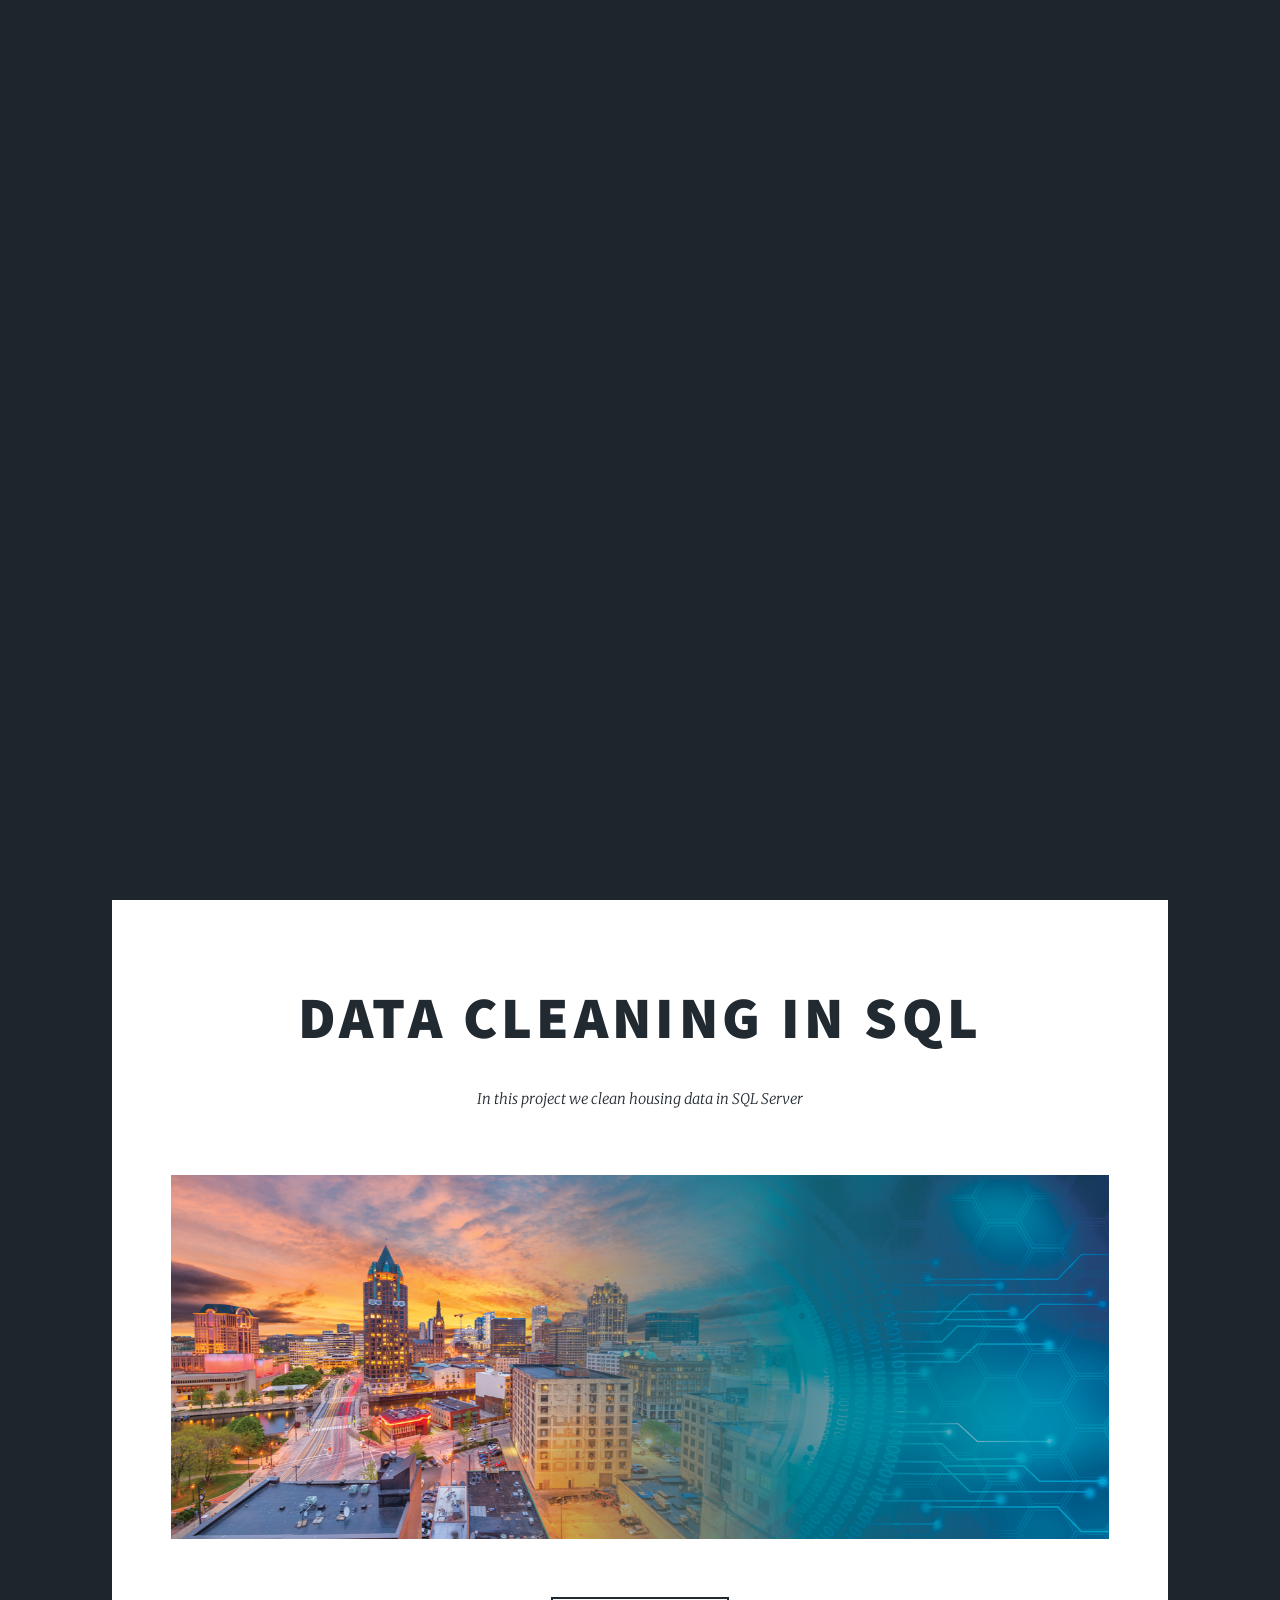
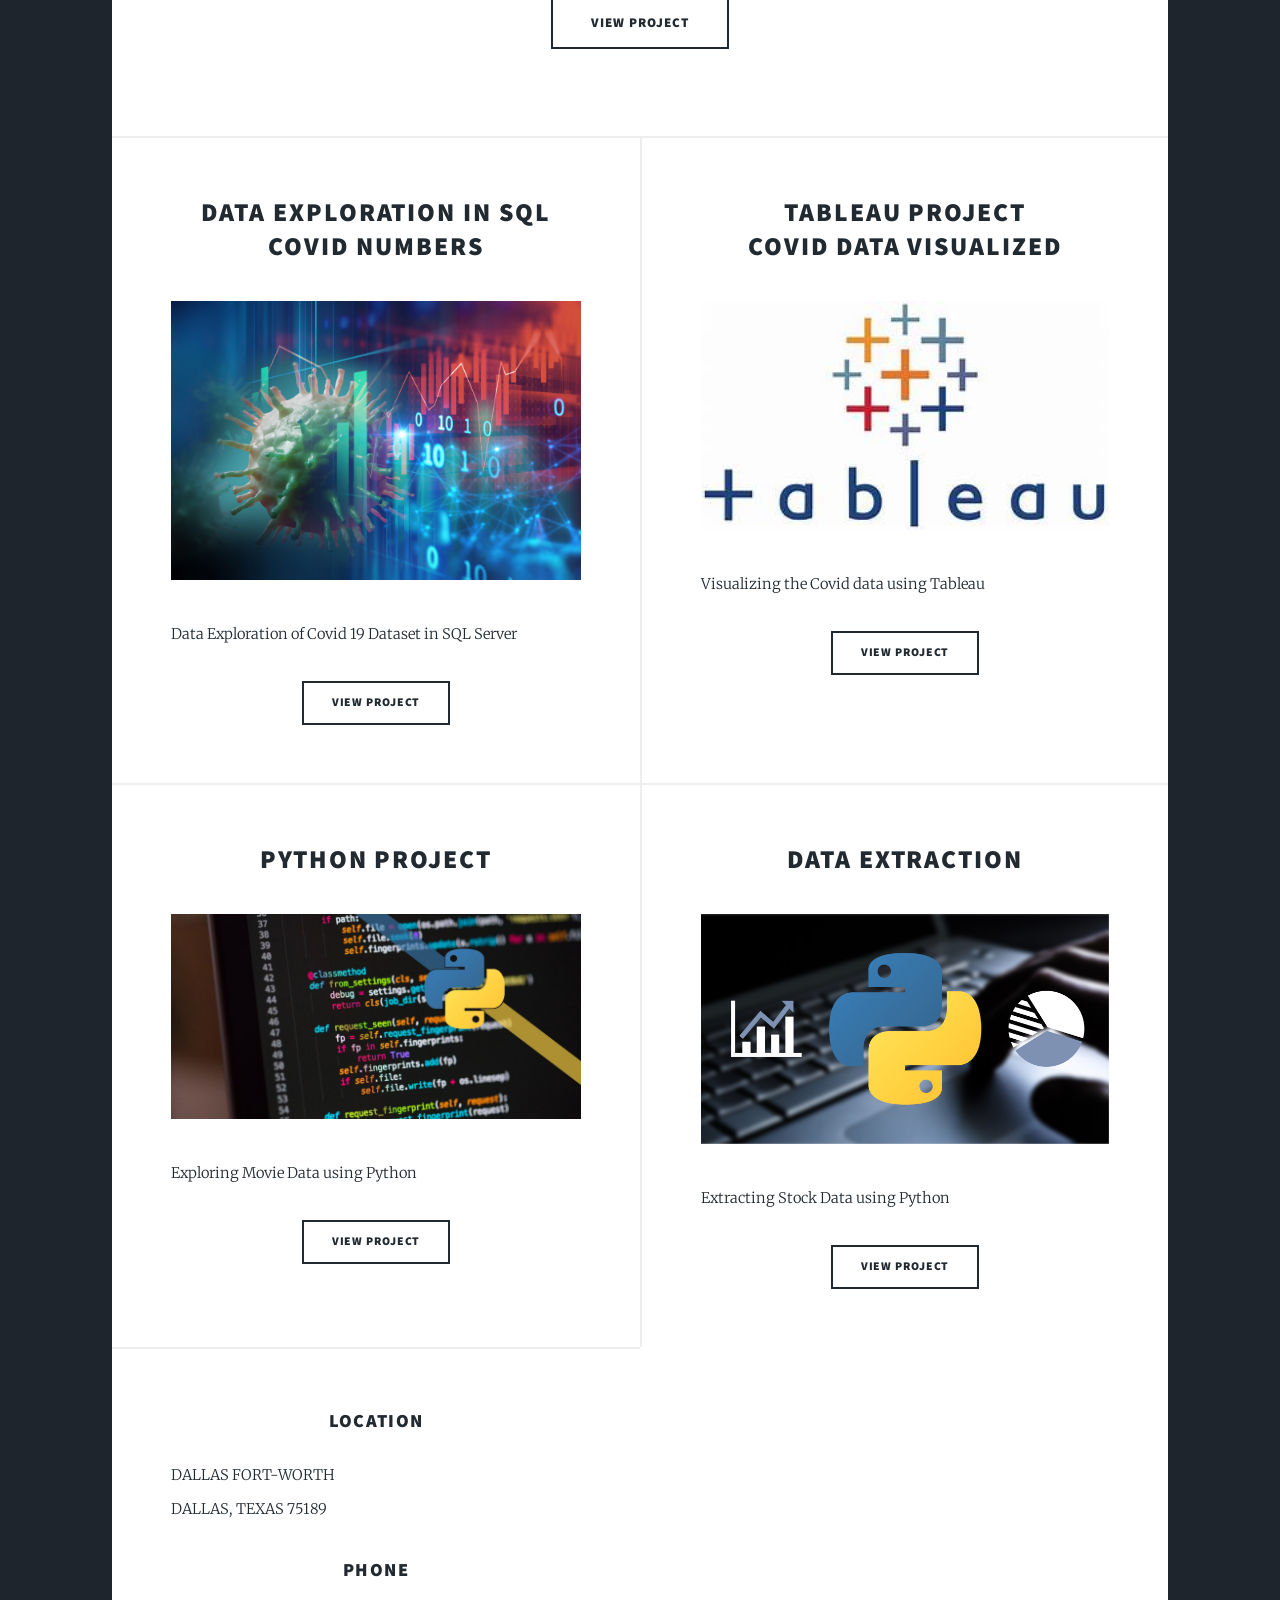
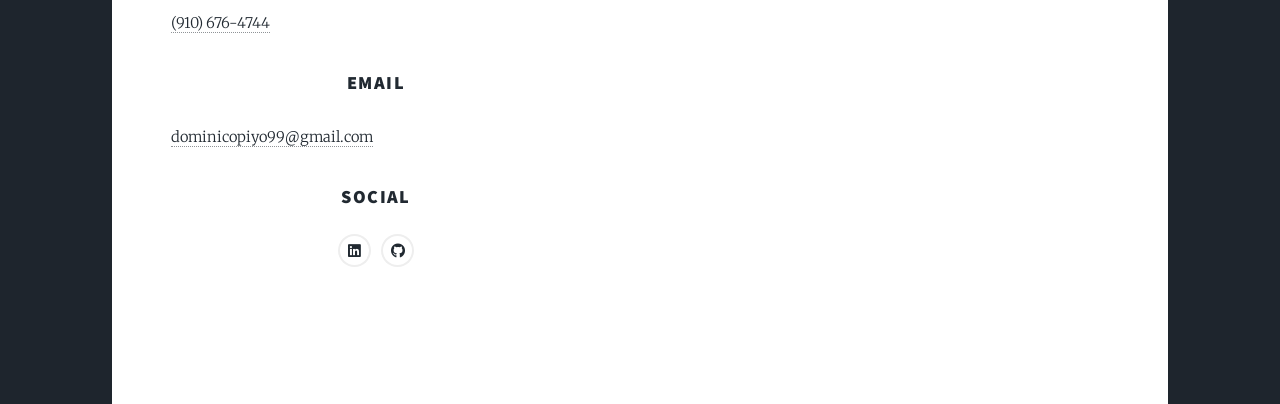
==== index.html @ c7a4fe2d "Add files via upload Initial Commit" ====
<!DOCTYPE HTML>
<!--
	Massively by HTML5 UP
	html5up.net | @ajlkn
	Free for personal and commercial use under the CCA 3.0 license (html5up.net/license)
-->
<html>
	<head>
		<title>Dominic Oduor - Analyst</title>
		<meta charset="utf-8" />
		<meta name="viewport" content="width=device-width, initial-scale=1, user-scalable=no" />
		<link rel="stylesheet" href="assets/css/main.css" />
		<noscript><link rel="stylesheet" href="assets/css/noscript.css" /></noscript>
	</head>
	<body class="is-preload">

		<!-- Wrapper -->
			<div id="wrapper" class="fade-in">

				<!-- Intro -->
					<div id="intro">
						<h1>DOMINIC ODUOR<br />
						DATA ANALYST</h1>
						<p>Data Analyst adept at extracting actionable insights from complex datasets to drive informed decision-making and optimize business performance.  <a href="https://www.linkedin.com/in/dominic-opiyo">LinkedIn dominic-opiyo</a> , <a href="https://twitter.com/dommid"> Twitter @dommid</a><br />
						<a href="https://github.com/Dommid">GitHub</a>.</p>
						<ul class="actions">
							<li><a href="#header" class="button icon solid solo fa-arrow-down scrolly">Continue</a></li>
						</ul>
					</div>

				<!-- Header -->
					<header id="header">
						<a href="index.html" class="logo">Dominic's Data Analysis Projects</a>
					</header>

				<!-- Nav -->
					<nav id="nav">
						<ul class="links">
							<li class="active"><a href="index.html">Projects</a></li>
							
						</ul>
						<ul class="icons">
							<li><a href="https://www.linkedin.com/in/dominic-opiyo" class="icon brands alt fa-linkedin"><span class="label">Linkedin</span></a></li>
							<li><a href="https://github.com/Dommid" class="icon brands alt fa-github"><span class="label">GitHub</span></a></li>
						</ul>
					</nav>

				<!-- Main -->
					<div id="main">

						<!-- Featured Post -->
							<article class="post featured">
								<header class="major">
									
									<h2><a href="https://github.com/Dommid/PortfolioProjects/blob/main/Data%20Cleaning%20Portfolio%20Project%20Queries.sql">Data Cleaning in SQL<br />
									</a></h2>
									<p>In this project we clean housing data in SQL Server</p>
								</header>
								<a href="https://github.com/Dommid/PortfolioProjects/blob/main/Data%20Cleaning%20Portfolio%20Project%20Queries.sql" class="image main"><img src="images/openDataBanner.png" alt="" /></a>
								<ul class="actions special">
									<li><a href="https://github.com/Dommid/PortfolioProjects/blob/main/Data%20Cleaning%20Portfolio%20Project%20Queries.sql" class="button large">View project</a></li>
								</ul>
							</article>

						<!-- Posts -->
							<section class="posts">
								<article>
									<header>
										
										<h2><a href="https://github.com/Dommid/PortfolioProjects/blob/main/COVID%20Project%20-%20Data%20Exploration.sql">Data Exploration in SQL Covid Numbers<br />
										</a></h2>
									</header>
									<a href="https://github.com/Dommid/PortfolioProjects/blob/main/COVID%20Project%20-%20Data%20Exploration.sql" class="image fit"><img src="images/COVID-DATA.jpg" alt="" /></a>
									<p>Data Exploration of Covid 19 Dataset in SQL Server</p>
									<ul class="actions special">
										<li><a href="https://github.com/Dommid/PortfolioProjects/blob/main/COVID%20Project%20-%20Data%20Exploration.sql" class="button">View Project</a></li>
									</ul>
								</article>
								<article>
									<header>
										
										<h2><a href="https://public.tableau.com/app/profile/dominic.oduor/viz/COVIDGLOBALNUMDERSDASHBOARD/CovidGlobalNumbers?publish=yes">Tableau Project<br />
										Covid Data visualized</a></h2>
									</header>
									<a href="https://public.tableau.com/app/profile/dominic.oduor/viz/COVIDGLOBALNUMDERSDASHBOARD/CovidGlobalNumbers?publish=yes" class="image fit"><img src="images/Tableau1.jpeg" alt="" /></a>
									<p>Visualizing the Covid data using Tableau</p>
									<ul class="actions special">
										<li><a href="https://public.tableau.com/app/profile/dominic.oduor/viz/COVIDGLOBALNUMDERSDASHBOARD/CovidGlobalNumbers?publish=yes" class="button">View Project</a></li>
									</ul>
								</article>
								<article>
									<header>
										
										<h2><a href="https://github.com/Dommid/PortfolioProjects/blob/main/Movie%20Correlation%20Portfolio%20Project.ipynb">Python Project<br />
										</a></h2>
									</header>
									<a href="https://github.com/Dommid/PortfolioProjects/blob/main/Movie%20Correlation%20Portfolio%20Project.ipynb" class="image fit"><img src="images/python-faq.avif" alt="" /></a>
									<p>Exploring Movie Data using Python</p>
									<ul class="actions special">
										<li><a href="https://github.com/Dommid/PortfolioProjects/blob/main/Movie%20Correlation%20Portfolio%20Project.ipynb" class="button">View Project</a></li>
									</ul>
								</article>
							
								<article>
									<header>
										
										<h2><a href="https://github.com/Dommid/Stock-Data/blob/main/Extracting%20stock%20data%20using%20python.ipynb">Data Extraction<br />
										</a></h2>
									</header>
									<a href="https://github.com/Dommid/Stock-Data/blob/main/Extracting%20stock%20data%20using%20python.ipynb" class="image fit"><img src="images/Filtering-and-visualizing-the-Stocks-Data-Analysis-results-in-Python.png" alt="" /></a>
									<p>Extracting Stock Data using Python</p>
									<ul class="actions special">
										<li><a href="https://github.com/Dommid/Stock-Data/blob/main/Extracting%20stock%20data%20using%20python.ipynb" class="button">View Project</a></li>
									</ul>
								</article>
								<article>
				
						<section class="split contact">
							<section class="alt">
								<h3>LOCATION</h3>
								<p>DALLAS FORT-WORTH<br />
								DALLAS, TEXAS 75189</p>
							</section>
							<section>
								<h3>Phone</h3>
								<p><a href="#">(910) 676-4744</a></p>
							</section>
							<section>
								<h3>Email</h3>
								<p><a href="#">dominicopiyo99@gmail.com</a></p>
							</section>
							<section>
								<h3>Social</h3>
								<ul class="icons alt">
									<li><a href="https://www.linkedin.com/in/dominic-opiyo" class="icon brands alt fa-linkedin"><span class="label">Linkedin</span></a></li>
									<li><a href="https://github.com/Dommid" class="icon brands alt fa-github"><span class="label">GitHub</span></a></li>
								</ul>
							</section>
						</section>
					</footer>

				<!-- Copyright -->
					<div id="copyright">
						<ul><li>&copy; Untitled</li><li>Design: <a href="https://html5up.net">HTML5 UP</a></li></ul>
					</div>

			</div>

		<!-- Scripts -->
			<script src="assets/js/jquery.min.js"></script>
			<script src="assets/js/jquery.scrollex.min.js"></script>
			<script src="assets/js/jquery.scrolly.min.js"></script>
			<script src="assets/js/browser.min.js"></script>
			<script src="assets/js/breakpoints.min.js"></script>
			<script src="assets/js/util.js"></script>
			<script src="assets/js/main.js"></script>

	</body>
</html>
---- assets/css/main.css ----
@import url(fontawesome-all.min.css);
@import url("https://fonts.googleapis.com/css?family=Merriweather:300,700,300italic,700italic|Source+Sans+Pro:900");

/*
	Massively by HTML5 UP
	html5up.net | @ajlkn
	Free for personal and commercial use under the CCA 3.0 license (html5up.net/license)
*/

html, body, div, span, applet, object,
iframe, h1, h2, h3, h4, h5, h6, p, blockquote,
pre, a, abbr, acronym, address, big, cite,
code, del, dfn, em, img, ins, kbd, q, s, samp,
small, strike, strong, sub, sup, tt, var, b,
u, i, center, dl, dt, dd, ol, ul, li, fieldset,
form, label, legend, table, caption, tbody,
tfoot, thead, tr, th, td, article, aside,
canvas, details, embed, figure, figcaption,
footer, header, hgroup, menu, nav, output, ruby,
section, summary, time, mark, audio, video {
	margin: 0;
	padding: 0;
	border: 0;
	font-size: 100%;
	font: inherit;
	vertical-align: baseline;}

article, aside, details, figcaption, figure,
footer, header, hgroup, menu, nav, section {
	display: block;}

body {
	line-height: 1;
}

ol, ul {
	list-style: none;
}

blockquote, q {
	quotes: none;
}

	blockquote:before, blockquote:after, q:before, q:after {
		content: '';
		content: none;
	}

table {
	border-collapse: collapse;
	border-spacing: 0;
}

body {
	-webkit-text-size-adjust: none;
}

mark {
	background-color: transparent;
	color: inherit;
}

input::-moz-focus-inner {
	border: 0;
	padding: 0;
}

input, select, textarea {
	-moz-appearance: none;
	-webkit-appearance: none;
	-ms-appearance: none;
	appearance: none;
}

/* Basic */

	@-ms-viewport {
		width: device-width;
	}

	body {
		-ms-overflow-style: scrollbar;
	}

	@media screen and (max-width: 480px) {

		html, body {
			min-width: 320px;
		}

	}

	html {
		box-sizing: border-box;
	}

	*, *:before, *:after {
		box-sizing: inherit;
	}

	body {
		background-color: #1e252d;
	}

		body.is-preload *, body.is-preload *:before, body.is-preload *:after {
			-moz-animation: none !important;
			-webkit-animation: none !important;
			-ms-animation: none !important;
			animation: none !important;
			-moz-transition: none !important;
			-webkit-transition: none !important;
			-ms-transition: none !important;
			transition: none !important;
		}

/* Type */

	html {
		font-size: 16pt;
	}

		@media screen and (max-width: 1680px) {

			html {
				font-size: 12pt;
			}

		}

		@media screen and (max-width: 1280px) {

			html {
				font-size: 11pt;
			}

		}

		@media screen and (max-width: 360px) {

			html {
				font-size: 10pt;
			}

		}

	body {
		color: #212931;
	}

	body, input, select, textarea {
		font-family: "Merriweather", Georgia, serif;
		font-weight: 300;
		font-size: 1rem;
		line-height: 2.375;
	}

	a {
		-moz-transition: color 0.2s ease-in-out, background-color 0.2s ease-in-out, border-color 0.2s ease-in-out, box-shadow 0.2s ease-in-out;
		-webkit-transition: color 0.2s ease-in-out, background-color 0.2s ease-in-out, border-color 0.2s ease-in-out, box-shadow 0.2s ease-in-out;
		-ms-transition: color 0.2s ease-in-out, background-color 0.2s ease-in-out, border-color 0.2s ease-in-out, box-shadow 0.2s ease-in-out;
		transition: color 0.2s ease-in-out, background-color 0.2s ease-in-out, border-color 0.2s ease-in-out, box-shadow 0.2s ease-in-out;
		border-bottom: dotted 1px;
		text-decoration: none;
	}

		a:hover {
			border-bottom-color: transparent;
		}

	strong, b {
		font-weight: 600;
	}

	em, i {
		font-style: italic;
	}

	p {
		text-align: justify;
		margin: 0 0 2rem 0;
	}

	h1, h2, h3, h4, h5, h6 {
		font-family: "Source Sans Pro", Helvetica, sans-serif;
		font-weight: 900;
		line-height: 1.5;
		letter-spacing: 0.075em;
		text-transform: uppercase;
		margin: 0 0 1rem 0;
	}

		h1 a, h2 a, h3 a, h4 a, h5 a, h6 a {
			border-bottom: 0;
			color: inherit;
			text-decoration: none;
		}

	h1 {
		font-size: 4rem;
		line-height: 1.1;
		margin: 0 0 2rem 0;
	}

	h2 {
		font-size: 1.75rem;
		line-height: 1.3;
		margin: 0 0 1.5rem 0;
	}

	h3 {
		font-size: 1.25rem;
		margin: 0 0 1.5rem 0;
	}

	h4 {
		font-size: 1rem;
	}

	h5 {
		font-size: 0.9rem;
	}

	h6 {
		font-size: 0.8rem;
	}

	sub {
		font-size: 0.8rem;
		position: relative;
		top: 0.5rem;
	}

	sup {
		font-size: 0.8rem;
		position: relative;
		top: -0.5rem;
	}

	blockquote {
		border-left: solid 4px;
		font-style: italic;
		margin: 0 0 2rem 0;
		padding: 0.5rem 0 0.5rem 2rem;
	}

	code {
		border: solid 2px;
		font-family: "Courier New", monospace;
		font-size: 0.9rem;
		margin: 0 0.25rem;
		padding: 0.25rem 0.65rem;
	}

	pre {
		-webkit-overflow-scrolling: touch;
		font-family: "Courier New", monospace;
		font-size: 0.9rem;
		margin: 0 0 2rem 0;
	}

		pre code {
			display: block;
			line-height: 1.75;
			padding: 1rem 1.5rem;
			overflow-x: auto;
		}

	hr {
		border: 0;
		border-bottom: solid 2px;
		margin: 3rem 0;
	}

		hr.major {
			margin: 5rem 0;
		}

	.align-left {
		text-align: left;
	}

	.align-center {
		text-align: center;
	}

	.align-right {
		text-align: right;
	}

	input, select, textarea {
		color: #212931;
	}

	a {
		color: #212931;
		border-bottom-color: rgba(33, 41, 49, 0.5);
	}

		a:hover {
			border-bottom-color: transparent;
			color: #18bfef !important;
		}

	strong, b {
		color: #212931;
	}

	h1, h2, h3, h4, h5, h6 {
		color: #212931;
	}

	blockquote {
		border-left-color: #eeeeee;
	}

	code {
		background: rgba(220, 220, 220, 0.25);
		border-color: #eeeeee;
	}

	hr {
		border-bottom-color: #eeeeee;
	}

/* Row */

	.row {
		display: flex;
		flex-wrap: wrap;
		box-sizing: border-box;
		align-items: stretch;
	}

		.row > * {
			box-sizing: border-box;
		}

		.row.gtr-uniform > * > :last-child {
			margin-bottom: 0;
		}

		.row.aln-left {
			justify-content: flex-start;
		}

		.row.aln-center {
			justify-content: center;
		}

		.row.aln-right {
			justify-content: flex-end;
		}

		.row.aln-top {
			align-items: flex-start;
		}

		.row.aln-middle {
			align-items: center;
		}

		.row.aln-bottom {
			align-items: flex-end;
		}

		.row > .imp {
			order: -1;
		}

		.row > .col-1 {
			width: 8.33333%;
		}

		.row > .off-1 {
			margin-left: 8.33333%;
		}

		.row > .col-2 {
			width: 16.66667%;
		}

		.row > .off-2 {
			margin-left: 16.66667%;
		}

		.row > .col-3 {
			width: 25%;
		}

		.row > .off-3 {
			margin-left: 25%;
		}

		.row > .col-4 {
			width: 33.33333%;
		}

		.row > .off-4 {
			margin-left: 33.33333%;
		}

		.row > .col-5 {
			width: 41.66667%;
		}

		.row > .off-5 {
			margin-left: 41.66667%;
		}

		.row > .col-6 {
			width: 50%;
		}

		.row > .off-6 {
			margin-left: 50%;
		}

		.row > .col-7 {
			width: 58.33333%;
		}

		.row > .off-7 {
			margin-left: 58.33333%;
		}

		.row > .col-8 {
			width: 66.66667%;
		}

		.row > .off-8 {
			margin-left: 66.66667%;
		}

		.row > .col-9 {
			width: 75%;
		}

		.row > .off-9 {
			margin-left: 75%;
		}

		.row > .col-10 {
			width: 83.33333%;
		}

		.row > .off-10 {
			margin-left: 83.33333%;
		}

		.row > .col-11 {
			width: 91.66667%;
		}

		.row > .off-11 {
			margin-left: 91.66667%;
		}

		.row > .col-12 {
			width: 100%;
		}

		.row > .off-12 {
			margin-left: 100%;
		}

		.row.gtr-0 {
			margin-top: 0;
			margin-left: 0rem;
		}

			.row.gtr-0 > * {
				padding: 0 0 0 0rem;
			}

			.row.gtr-0.gtr-uniform {
				margin-top: 0rem;
			}

				.row.gtr-0.gtr-uniform > * {
					padding-top: 0rem;
				}

		.row.gtr-25 {
			margin-top: 0;
			margin-left: -0.375rem;
		}

			.row.gtr-25 > * {
				padding: 0 0 0 0.375rem;
			}

			.row.gtr-25.gtr-uniform {
				margin-top: -0.375rem;
			}

				.row.gtr-25.gtr-uniform > * {
					padding-top: 0.375rem;
				}

		.row.gtr-50 {
			margin-top: 0;
			margin-left: -0.75rem;
		}

			.row.gtr-50 > * {
				padding: 0 0 0 0.75rem;
			}

			.row.gtr-50.gtr-uniform {
				margin-top: -0.75rem;
			}

				.row.gtr-50.gtr-uniform > * {
					padding-top: 0.75rem;
				}

		.row {
			margin-top: 0;
			margin-left: -1.5rem;
		}

			.row > * {
				padding: 0 0 0 1.5rem;
			}

			.row.gtr-uniform {
				margin-top: -1.5rem;
			}

				.row.gtr-uniform > * {
					padding-top: 1.5rem;
				}

		.row.gtr-150 {
			margin-top: 0;
			margin-left: -2.25rem;
		}

			.row.gtr-150 > * {
				padding: 0 0 0 2.25rem;
			}

			.row.gtr-150.gtr-uniform {
				margin-top: -2.25rem;
			}

				.row.gtr-150.gtr-uniform > * {
					padding-top: 2.25rem;
				}

		.row.gtr-200 {
			margin-top: 0;
			margin-left: -3rem;
		}

			.row.gtr-200 > * {
				padding: 0 0 0 3rem;
			}

			.row.gtr-200.gtr-uniform {
				margin-top: -3rem;
			}

				.row.gtr-200.gtr-uniform > * {
					padding-top: 3rem;
				}

		@media screen and (max-width: 1680px) {

			.row {
				display: flex;
				flex-wrap: wrap;
				box-sizing: border-box;
				align-items: stretch;
			}

				.row > * {
					box-sizing: border-box;
				}

				.row.gtr-uniform > * > :last-child {
					margin-bottom: 0;
				}

				.row.aln-left {
					justify-content: flex-start;
				}

				.row.aln-center {
					justify-content: center;
				}

				.row.aln-right {
					justify-content: flex-end;
				}

				.row.aln-top {
					align-items: flex-start;
				}

				.row.aln-middle {
					align-items: center;
				}

				.row.aln-bottom {
					align-items: flex-end;
				}

				.row > .imp-xlarge {
					order: -1;
				}

				.row > .col-1-xlarge {
					width: 8.33333%;
				}

				.row > .off-1-xlarge {
					margin-left: 8.33333%;
				}

				.row > .col-2-xlarge {
					width: 16.66667%;
				}

				.row > .off-2-xlarge {
					margin-left: 16.66667%;
				}

				.row > .col-3-xlarge {
					width: 25%;
				}

				.row > .off-3-xlarge {
					margin-left: 25%;
				}

				.row > .col-4-xlarge {
					width: 33.33333%;
				}

				.row > .off-4-xlarge {
					margin-left: 33.33333%;
				}

				.row > .col-5-xlarge {
					width: 41.66667%;
				}

				.row > .off-5-xlarge {
					margin-left: 41.66667%;
				}

				.row > .col-6-xlarge {
					width: 50%;
				}

				.row > .off-6-xlarge {
					margin-left: 50%;
				}

				.row > .col-7-xlarge {
					width: 58.33333%;
				}

				.row > .off-7-xlarge {
					margin-left: 58.33333%;
				}

				.row > .col-8-xlarge {
					width: 66.66667%;
				}

				.row > .off-8-xlarge {
					margin-left: 66.66667%;
				}

				.row > .col-9-xlarge {
					width: 75%;
				}

				.row > .off-9-xlarge {
					margin-left: 75%;
				}

				.row > .col-10-xlarge {
					width: 83.33333%;
				}

				.row > .off-10-xlarge {
					margin-left: 83.33333%;
				}

				.row > .col-11-xlarge {
					width: 91.66667%;
				}

				.row > .off-11-xlarge {
					margin-left: 91.66667%;
				}

				.row > .col-12-xlarge {
					width: 100%;
				}

				.row > .off-12-xlarge {
					margin-left: 100%;
				}

				.row.gtr-0 {
					margin-top: 0;
					margin-left: 0rem;
				}

					.row.gtr-0 > * {
						padding: 0 0 0 0rem;
					}

					.row.gtr-0.gtr-uniform {
						margin-top: 0rem;
					}

						.row.gtr-0.gtr-uniform > * {
							padding-top: 0rem;
						}

				.row.gtr-25 {
					margin-top: 0;
					margin-left: -0.375rem;
				}

					.row.gtr-25 > * {
						padding: 0 0 0 0.375rem;
					}

					.row.gtr-25.gtr-uniform {
						margin-top: -0.375rem;
					}

						.row.gtr-25.gtr-uniform > * {
							padding-top: 0.375rem;
						}

				.row.gtr-50 {
					margin-top: 0;
					margin-left: -0.75rem;
				}

					.row.gtr-50 > * {
						padding: 0 0 0 0.75rem;
					}

					.row.gtr-50.gtr-uniform {
						margin-top: -0.75rem;
					}

						.row.gtr-50.gtr-uniform > * {
							padding-top: 0.75rem;
						}

				.row {
					margin-top: 0;
					margin-left: -1.5rem;
				}

					.row > * {
						padding: 0 0 0 1.5rem;
					}

					.row.gtr-uniform {
						margin-top: -1.5rem;
					}

						.row.gtr-uniform > * {
							padding-top: 1.5rem;
						}

				.row.gtr-150 {
					margin-top: 0;
					margin-left: -2.25rem;
				}

					.row.gtr-150 > * {
						padding: 0 0 0 2.25rem;
					}

					.row.gtr-150.gtr-uniform {
						margin-top: -2.25rem;
					}

						.row.gtr-150.gtr-uniform > * {
							padding-top: 2.25rem;
						}

				.row.gtr-200 {
					margin-top: 0;
					margin-left: -3rem;
				}

					.row.gtr-200 > * {
						padding: 0 0 0 3rem;
					}

					.row.gtr-200.gtr-uniform {
						margin-top: -3rem;
					}

						.row.gtr-200.gtr-uniform > * {
							padding-top: 3rem;
						}

		}

		@media screen and (max-width: 1280px) {

			.row {
				display: flex;
				flex-wrap: wrap;
				box-sizing: border-box;
				align-items: stretch;
			}

				.row > * {
					box-sizing: border-box;
				}

				.row.gtr-uniform > * > :last-child {
					margin-bottom: 0;
				}

				.row.aln-left {
					justify-content: flex-start;
				}

				.row.aln-center {
					justify-content: center;
				}

				.row.aln-right {
					justify-content: flex-end;
				}

				.row.aln-top {
					align-items: flex-start;
				}

				.row.aln-middle {
					align-items: center;
				}

				.row.aln-bottom {
					align-items: flex-end;
				}

				.row > .imp-large {
					order: -1;
				}

				.row > .col-1-large {
					width: 8.33333%;
				}

				.row > .off-1-large {
					margin-left: 8.33333%;
				}

				.row > .col-2-large {
					width: 16.66667%;
				}

				.row > .off-2-large {
					margin-left: 16.66667%;
				}

				.row > .col-3-large {
					width: 25%;
				}

				.row > .off-3-large {
					margin-left: 25%;
				}

				.row > .col-4-large {
					width: 33.33333%;
				}

				.row > .off-4-large {
					margin-left: 33.33333%;
				}

				.row > .col-5-large {
					width: 41.66667%;
				}

				.row > .off-5-large {
					margin-left: 41.66667%;
				}

				.row > .col-6-large {
					width: 50%;
				}

				.row > .off-6-large {
					margin-left: 50%;
				}

				.row > .col-7-large {
					width: 58.33333%;
				}

				.row > .off-7-large {
					margin-left: 58.33333%;
				}

				.row > .col-8-large {
					width: 66.66667%;
				}

				.row > .off-8-large {
					margin-left: 66.66667%;
				}

				.row > .col-9-large {
					width: 75%;
				}

				.row > .off-9-large {
					margin-left: 75%;
				}

				.row > .col-10-large {
					width: 83.33333%;
				}

				.row > .off-10-large {
					margin-left: 83.33333%;
				}

				.row > .col-11-large {
					width: 91.66667%;
				}

				.row > .off-11-large {
					margin-left: 91.66667%;
				}

				.row > .col-12-large {
					width: 100%;
				}

				.row > .off-12-large {
					margin-left: 100%;
				}

				.row.gtr-0 {
					margin-top: 0;
					margin-left: 0rem;
				}

					.row.gtr-0 > * {
						padding: 0 0 0 0rem;
					}

					.row.gtr-0.gtr-uniform {
						margin-top: 0rem;
					}

						.row.gtr-0.gtr-uniform > * {
							padding-top: 0rem;
						}

				.row.gtr-25 {
					margin-top: 0;
					margin-left: -0.375rem;
				}

					.row.gtr-25 > * {
						padding: 0 0 0 0.375rem;
					}

					.row.gtr-25.gtr-uniform {
						margin-top: -0.375rem;
					}

						.row.gtr-25.gtr-uniform > * {
							padding-top: 0.375rem;
						}

				.row.gtr-50 {
					margin-top: 0;
					margin-left: -0.75rem;
				}

					.row.gtr-50 > * {
						padding: 0 0 0 0.75rem;
					}

					.row.gtr-50.gtr-uniform {
						margin-top: -0.75rem;
					}

						.row.gtr-50.gtr-uniform > * {
							padding-top: 0.75rem;
						}

				.row {
					margin-top: 0;
					margin-left: -1.5rem;
				}

					.row > * {
						padding: 0 0 0 1.5rem;
					}

					.row.gtr-uniform {
						margin-top: -1.5rem;
					}

						.row.gtr-uniform > * {
							padding-top: 1.5rem;
						}

				.row.gtr-150 {
					margin-top: 0;
					margin-left: -2.25rem;
				}

					.row.gtr-150 > * {
						padding: 0 0 0 2.25rem;
					}

					.row.gtr-150.gtr-uniform {
						margin-top: -2.25rem;
					}

						.row.gtr-150.gtr-uniform > * {
							padding-top: 2.25rem;
						}

				.row.gtr-200 {
					margin-top: 0;
					margin-left: -3rem;
				}

					.row.gtr-200 > * {
						padding: 0 0 0 3rem;
					}

					.row.gtr-200.gtr-uniform {
						margin-top: -3rem;
					}

						.row.gtr-200.gtr-uniform > * {
							padding-top: 3rem;
						}

		}

		@media screen and (max-width: 980px) {

			.row {
				display: flex;
				flex-wrap: wrap;
				box-sizing: border-box;
				align-items: stretch;
			}

				.row > * {
					box-sizing: border-box;
				}

				.row.gtr-uniform > * > :last-child {
					margin-bottom: 0;
				}

				.row.aln-left {
					justify-content: flex-start;
				}

				.row.aln-center {
					justify-content: center;
				}

				.row.aln-right {
					justify-content: flex-end;
				}

				.row.aln-top {
					align-items: flex-start;
				}

				.row.aln-middle {
					align-items: center;
				}

				.row.aln-bottom {
					align-items: flex-end;
				}

				.row > .imp-medium {
					order: -1;
				}

				.row > .col-1-medium {
					width: 8.33333%;
				}

				.row > .off-1-medium {
					margin-left: 8.33333%;
				}

				.row > .col-2-medium {
					width: 16.66667%;
				}

				.row > .off-2-medium {
					margin-left: 16.66667%;
				}

				.row > .col-3-medium {
					width: 25%;
				}

				.row > .off-3-medium {
					margin-left: 25%;
				}

				.row > .col-4-medium {
					width: 33.33333%;
				}

				.row > .off-4-medium {
					margin-left: 33.33333%;
				}

				.row > .col-5-medium {
					width: 41.66667%;
				}

				.row > .off-5-medium {
					margin-left: 41.66667%;
				}

				.row > .col-6-medium {
					width: 50%;
				}

				.row > .off-6-medium {
					margin-left: 50%;
				}

				.row > .col-7-medium {
					width: 58.33333%;
				}

				.row > .off-7-medium {
					margin-left: 58.33333%;
				}

				.row > .col-8-medium {
					width: 66.66667%;
				}

				.row > .off-8-medium {
					margin-left: 66.66667%;
				}

				.row > .col-9-medium {
					width: 75%;
				}

				.row > .off-9-medium {
					margin-left: 75%;
				}

				.row > .col-10-medium {
					width: 83.33333%;
				}

				.row > .off-10-medium {
					margin-left: 83.33333%;
				}

				.row > .col-11-medium {
					width: 91.66667%;
				}

				.row > .off-11-medium {
					margin-left: 91.66667%;
				}

				.row > .col-12-medium {
					width: 100%;
				}

				.row > .off-12-medium {
					margin-left: 100%;
				}

				.row.gtr-0 {
					margin-top: 0;
					margin-left: 0rem;
				}

					.row.gtr-0 > * {
						padding: 0 0 0 0rem;
					}

					.row.gtr-0.gtr-uniform {
						margin-top: 0rem;
					}

						.row.gtr-0.gtr-uniform > * {
							padding-top: 0rem;
						}

				.row.gtr-25 {
					margin-top: 0;
					margin-left: -0.375rem;
				}

					.row.gtr-25 > * {
						padding: 0 0 0 0.375rem;
					}

					.row.gtr-25.gtr-uniform {
						margin-top: -0.375rem;
					}

						.row.gtr-25.gtr-uniform > * {
							padding-top: 0.375rem;
						}

				.row.gtr-50 {
					margin-top: 0;
					margin-left: -0.75rem;
				}

					.row.gtr-50 > * {
						padding: 0 0 0 0.75rem;
					}

					.row.gtr-50.gtr-uniform {
						margin-top: -0.75rem;
					}

						.row.gtr-50.gtr-uniform > * {
							padding-top: 0.75rem;
						}

				.row {
					margin-top: 0;
					margin-left: -1.5rem;
				}

					.row > * {
						padding: 0 0 0 1.5rem;
					}

					.row.gtr-uniform {
						margin-top: -1.5rem;
					}

						.row.gtr-uniform > * {
							padding-top: 1.5rem;
						}

				.row.gtr-150 {
					margin-top: 0;
					margin-left: -2.25rem;
				}

					.row.gtr-150 > * {
						padding: 0 0 0 2.25rem;
					}

					.row.gtr-150.gtr-uniform {
						margin-top: -2.25rem;
					}

						.row.gtr-150.gtr-uniform > * {
							padding-top: 2.25rem;
						}

				.row.gtr-200 {
					margin-top: 0;
					margin-left: -3rem;
				}

					.row.gtr-200 > * {
						padding: 0 0 0 3rem;
					}

					.row.gtr-200.gtr-uniform {
						margin-top: -3rem;
					}

						.row.gtr-200.gtr-uniform > * {
							padding-top: 3rem;
						}

		}

		@media screen and (max-width: 736px) {

			.row {
				display: flex;
				flex-wrap: wrap;
				box-sizing: border-box;
				align-items: stretch;
			}

				.row > * {
					box-sizing: border-box;
				}

				.row.gtr-uniform > * > :last-child {
					margin-bottom: 0;
				}

				.row.aln-left {
					justify-content: flex-start;
				}

				.row.aln-center {
					justify-content: center;
				}

				.row.aln-right {
					justify-content: flex-end;
				}

				.row.aln-top {
					align-items: flex-start;
				}

				.row.aln-middle {
					align-items: center;
				}

				.row.aln-bottom {
					align-items: flex-end;
				}

				.row > .imp-small {
					order: -1;
				}

				.row > .col-1-small {
					width: 8.33333%;
				}

				.row > .off-1-small {
					margin-left: 8.33333%;
				}

				.row > .col-2-small {
					width: 16.66667%;
				}

				.row > .off-2-small {
					margin-left: 16.66667%;
				}

				.row > .col-3-small {
					width: 25%;
				}

				.row > .off-3-small {
					margin-left: 25%;
				}

				.row > .col-4-small {
					width: 33.33333%;
				}

				.row > .off-4-small {
					margin-left: 33.33333%;
				}

				.row > .col-5-small {
					width: 41.66667%;
				}

				.row > .off-5-small {
					margin-left: 41.66667%;
				}

				.row > .col-6-small {
					width: 50%;
				}

				.row > .off-6-small {
					margin-left: 50%;
				}

				.row > .col-7-small {
					width: 58.33333%;
				}

				.row > .off-7-small {
					margin-left: 58.33333%;
				}

				.row > .col-8-small {
					width: 66.66667%;
				}

				.row > .off-8-small {
					margin-left: 66.66667%;
				}

				.row > .col-9-small {
					width: 75%;
				}

				.row > .off-9-small {
					margin-left: 75%;
				}

				.row > .col-10-small {
					width: 83.33333%;
				}

				.row > .off-10-small {
					margin-left: 83.33333%;
				}

				.row > .col-11-small {
					width: 91.66667%;
				}

				.row > .off-11-small {
					margin-left: 91.66667%;
				}

				.row > .col-12-small {
					width: 100%;
				}

				.row > .off-12-small {
					margin-left: 100%;
				}

				.row.gtr-0 {
					margin-top: 0;
					margin-left: 0rem;
				}

					.row.gtr-0 > * {
						padding: 0 0 0 0rem;
					}

					.row.gtr-0.gtr-uniform {
						margin-top: 0rem;
					}

						.row.gtr-0.gtr-uniform > * {
							padding-top: 0rem;
						}

				.row.gtr-25 {
					margin-top: 0;
					margin-left: -0.375rem;
				}

					.row.gtr-25 > * {
						padding: 0 0 0 0.375rem;
					}

					.row.gtr-25.gtr-uniform {
						margin-top: -0.375rem;
					}

						.row.gtr-25.gtr-uniform > * {
							padding-top: 0.375rem;
						}

				.row.gtr-50 {
					margin-top: 0;
					margin-left: -0.75rem;
				}

					.row.gtr-50 > * {
						padding: 0 0 0 0.75rem;
					}

					.row.gtr-50.gtr-uniform {
						margin-top: -0.75rem;
					}

						.row.gtr-50.gtr-uniform > * {
							padding-top: 0.75rem;
						}

				.row {
					margin-top: 0;
					margin-left: -1.5rem;
				}

					.row > * {
						padding: 0 0 0 1.5rem;
					}

					.row.gtr-uniform {
						margin-top: -1.5rem;
					}

						.row.gtr-uniform > * {
							padding-top: 1.5rem;
						}

				.row.gtr-150 {
					margin-top: 0;
					margin-left: -2.25rem;
				}

					.row.gtr-150 > * {
						padding: 0 0 0 2.25rem;
					}

					.row.gtr-150.gtr-uniform {
						margin-top: -2.25rem;
					}

						.row.gtr-150.gtr-uniform > * {
							padding-top: 2.25rem;
						}

				.row.gtr-200 {
					margin-top: 0;
					margin-left: -3rem;
				}

					.row.gtr-200 > * {
						padding: 0 0 0 3rem;
					}

					.row.gtr-200.gtr-uniform {
						margin-top: -3rem;
					}

						.row.gtr-200.gtr-uniform > * {
							padding-top: 3rem;
						}

		}

		@media screen and (max-width: 480px) {

			.row {
				display: flex;
				flex-wrap: wrap;
				box-sizing: border-box;
				align-items: stretch;
			}

				.row > * {
					box-sizing: border-box;
				}

				.row.gtr-uniform > * > :last-child {
					margin-bottom: 0;
				}

				.row.aln-left {
					justify-content: flex-start;
				}

				.row.aln-center {
					justify-content: center;
				}

				.row.aln-right {
					justify-content: flex-end;
				}

				.row.aln-top {
					align-items: flex-start;
				}

				.row.aln-middle {
					align-items: center;
				}

				.row.aln-bottom {
					align-items: flex-end;
				}

				.row > .imp-xsmall {
					order: -1;
				}

				.row > .col-1-xsmall {
					width: 8.33333%;
				}

				.row > .off-1-xsmall {
					margin-left: 8.33333%;
				}

				.row > .col-2-xsmall {
					width: 16.66667%;
				}

				.row > .off-2-xsmall {
					margin-left: 16.66667%;
				}

				.row > .col-3-xsmall {
					width: 25%;
				}

				.row > .off-3-xsmall {
					margin-left: 25%;
				}

				.row > .col-4-xsmall {
					width: 33.33333%;
				}

				.row > .off-4-xsmall {
					margin-left: 33.33333%;
				}

				.row > .col-5-xsmall {
					width: 41.66667%;
				}

				.row > .off-5-xsmall {
					margin-left: 41.66667%;
				}

				.row > .col-6-xsmall {
					width: 50%;
				}

				.row > .off-6-xsmall {
					margin-left: 50%;
				}

				.row > .col-7-xsmall {
					width: 58.33333%;
				}

				.row > .off-7-xsmall {
					margin-left: 58.33333%;
				}

				.row > .col-8-xsmall {
					width: 66.66667%;
				}

				.row > .off-8-xsmall {
					margin-left: 66.66667%;
				}

				.row > .col-9-xsmall {
					width: 75%;
				}

				.row > .off-9-xsmall {
					margin-left: 75%;
				}

				.row > .col-10-xsmall {
					width: 83.33333%;
				}

				.row > .off-10-xsmall {
					margin-left: 83.33333%;
				}

				.row > .col-11-xsmall {
					width: 91.66667%;
				}

				.row > .off-11-xsmall {
					margin-left: 91.66667%;
				}

				.row > .col-12-xsmall {
					width: 100%;
				}

				.row > .off-12-xsmall {
					margin-left: 100%;
				}

				.row.gtr-0 {
					margin-top: 0;
					margin-left: 0rem;
				}

					.row.gtr-0 > * {
						padding: 0 0 0 0rem;
					}

					.row.gtr-0.gtr-uniform {
						margin-top: 0rem;
					}

						.row.gtr-0.gtr-uniform > * {
							padding-top: 0rem;
						}

				.row.gtr-25 {
					margin-top: 0;
					margin-left: -0.375rem;
				}

					.row.gtr-25 > * {
						padding: 0 0 0 0.375rem;
					}

					.row.gtr-25.gtr-uniform {
						margin-top: -0.375rem;
					}

						.row.gtr-25.gtr-uniform > * {
							padding-top: 0.375rem;
						}

				.row.gtr-50 {
					margin-top: 0;
					margin-left: -0.75rem;
				}

					.row.gtr-50 > * {
						padding: 0 0 0 0.75rem;
					}

					.row.gtr-50.gtr-uniform {
						margin-top: -0.75rem;
					}

						.row.gtr-50.gtr-uniform > * {
							padding-top: 0.75rem;
						}

				.row {
					margin-top: 0;
					margin-left: -1.5rem;
				}

					.row > * {
						padding: 0 0 0 1.5rem;
					}

					.row.gtr-uniform {
						margin-top: -1.5rem;
					}

						.row.gtr-uniform > * {
							padding-top: 1.5rem;
						}

				.row.gtr-150 {
					margin-top: 0;
					margin-left: -2.25rem;
				}

					.row.gtr-150 > * {
						padding: 0 0 0 2.25rem;
					}

					.row.gtr-150.gtr-uniform {
						margin-top: -2.25rem;
					}

						.row.gtr-150.gtr-uniform > * {
							padding-top: 2.25rem;
						}

				.row.gtr-200 {
					margin-top: 0;
					margin-left: -3rem;
				}

					.row.gtr-200 > * {
						padding: 0 0 0 3rem;
					}

					.row.gtr-200.gtr-uniform {
						margin-top: -3rem;
					}

						.row.gtr-200.gtr-uniform > * {
							padding-top: 3rem;
						}

		}

		@media screen and (max-width: 360px) {

			.row {
				display: flex;
				flex-wrap: wrap;
				box-sizing: border-box;
				align-items: stretch;
			}

				.row > * {
					box-sizing: border-box;
				}

				.row.gtr-uniform > * > :last-child {
					margin-bottom: 0;
				}

				.row.aln-left {
					justify-content: flex-start;
				}

				.row.aln-center {
					justify-content: center;
				}

				.row.aln-right {
					justify-content: flex-end;
				}

				.row.aln-top {
					align-items: flex-start;
				}

				.row.aln-middle {
					align-items: center;
				}

				.row.aln-bottom {
					align-items: flex-end;
				}

				.row > .imp-xxsmall {
					order: -1;
				}

				.row > .col-1-xxsmall {
					width: 8.33333%;
				}

				.row > .off-1-xxsmall {
					margin-left: 8.33333%;
				}

				.row > .col-2-xxsmall {
					width: 16.66667%;
				}

				.row > .off-2-xxsmall {
					margin-left: 16.66667%;
				}

				.row > .col-3-xxsmall {
					width: 25%;
				}

				.row > .off-3-xxsmall {
					margin-left: 25%;
				}

				.row > .col-4-xxsmall {
					width: 33.33333%;
				}

				.row > .off-4-xxsmall {
					margin-left: 33.33333%;
				}

				.row > .col-5-xxsmall {
					width: 41.66667%;
				}

				.row > .off-5-xxsmall {
					margin-left: 41.66667%;
				}

				.row > .col-6-xxsmall {
					width: 50%;
				}

				.row > .off-6-xxsmall {
					margin-left: 50%;
				}

				.row > .col-7-xxsmall {
					width: 58.33333%;
				}

				.row > .off-7-xxsmall {
					margin-left: 58.33333%;
				}

				.row > .col-8-xxsmall {
					width: 66.66667%;
				}

				.row > .off-8-xxsmall {
					margin-left: 66.66667%;
				}

				.row > .col-9-xxsmall {
					width: 75%;
				}

				.row > .off-9-xxsmall {
					margin-left: 75%;
				}

				.row > .col-10-xxsmall {
					width: 83.33333%;
				}

				.row > .off-10-xxsmall {
					margin-left: 83.33333%;
				}

				.row > .col-11-xxsmall {
					width: 91.66667%;
				}

				.row > .off-11-xxsmall {
					margin-left: 91.66667%;
				}

				.row > .col-12-xxsmall {
					width: 100%;
				}

				.row > .off-12-xxsmall {
					margin-left: 100%;
				}

				.row.gtr-0 {
					margin-top: 0;
					margin-left: 0rem;
				}

					.row.gtr-0 > * {
						padding: 0 0 0 0rem;
					}

					.row.gtr-0.gtr-uniform {
						margin-top: 0rem;
					}

						.row.gtr-0.gtr-uniform > * {
							padding-top: 0rem;
						}

				.row.gtr-25 {
					margin-top: 0;
					margin-left: -0.375rem;
				}

					.row.gtr-25 > * {
						padding: 0 0 0 0.375rem;
					}

					.row.gtr-25.gtr-uniform {
						margin-top: -0.375rem;
					}

						.row.gtr-25.gtr-uniform > * {
							padding-top: 0.375rem;
						}

				.row.gtr-50 {
					margin-top: 0;
					margin-left: -0.75rem;
				}

					.row.gtr-50 > * {
						padding: 0 0 0 0.75rem;
					}

					.row.gtr-50.gtr-uniform {
						margin-top: -0.75rem;
					}

						.row.gtr-50.gtr-uniform > * {
							padding-top: 0.75rem;
						}

				.row {
					margin-top: 0;
					margin-left: -1.5rem;
				}

					.row > * {
						padding: 0 0 0 1.5rem;
					}

					.row.gtr-uniform {
						margin-top: -1.5rem;
					}

						.row.gtr-uniform > * {
							padding-top: 1.5rem;
						}

				.row.gtr-150 {
					margin-top: 0;
					margin-left: -2.25rem;
				}

					.row.gtr-150 > * {
						padding: 0 0 0 2.25rem;
					}

					.row.gtr-150.gtr-uniform {
						margin-top: -2.25rem;
					}

						.row.gtr-150.gtr-uniform > * {
							padding-top: 2.25rem;
						}

				.row.gtr-200 {
					margin-top: 0;
					margin-left: -3rem;
				}

					.row.gtr-200 > * {
						padding: 0 0 0 3rem;
					}

					.row.gtr-200.gtr-uniform {
						margin-top: -3rem;
					}

						.row.gtr-200.gtr-uniform > * {
							padding-top: 3rem;
						}

		}

/* Box */

	.box {
		border: solid 2px;
		margin-bottom: 2rem;
		padding: 1.5rem;
	}

		.box > :last-child,
		.box > :last-child > :last-child,
		.box > :last-child > :last-child > :last-child {
			margin-bottom: 0;
		}

		.box.alt {
			border: 0;
			border-radius: 0;
			padding: 0;
		}

	.box {
		border-color: #eeeeee;
	}

/* Button */

	input[type="submit"],
	input[type="reset"],
	input[type="button"],
	button,
	.button {
		-moz-appearance: none;
		-webkit-appearance: none;
		-ms-appearance: none;
		appearance: none;
		-moz-transition: background-color 0.2s ease-in-out, box-shadow 0.2s ease-in-out, color 0.2s ease-in-out;
		-webkit-transition: background-color 0.2s ease-in-out, box-shadow 0.2s ease-in-out, color 0.2s ease-in-out;
		-ms-transition: background-color 0.2s ease-in-out, box-shadow 0.2s ease-in-out, color 0.2s ease-in-out;
		transition: background-color 0.2s ease-in-out, box-shadow 0.2s ease-in-out, color 0.2s ease-in-out;
		border: 0;
		border-radius: 0;
		cursor: pointer;
		display: inline-block;
		font-family: "Source Sans Pro", Helvetica, sans-serif;
		font-size: 0.8rem;
		font-weight: 900;
		letter-spacing: 0.075em;
		height: 3rem;
		line-height: 3rem;
		padding: 0 2rem;
		text-align: center;
		text-decoration: none;
		text-transform: uppercase;
		white-space: nowrap;
	}

		input[type="submit"].icon:before,
		input[type="reset"].icon:before,
		input[type="button"].icon:before,
		button.icon:before,
		.button.icon:before {
			margin-right: 0.5rem;
		}

		input[type="submit"].icon.solo,
		input[type="reset"].icon.solo,
		input[type="button"].icon.solo,
		button.icon.solo,
		.button.icon.solo {
			position: relative;
			width: 4rem;
			height: 4rem;
			line-height: 4rem;
			border-radius: 4rem;
			text-indent: 4rem;
			overflow: hidden;
			padding: 0;
			white-space: nowrap;
		}

			input[type="submit"].icon.solo:before,
			input[type="reset"].icon.solo:before,
			input[type="button"].icon.solo:before,
			button.icon.solo:before,
			.button.icon.solo:before {
				position: absolute;
				display: block;
				top: 0;
				left: 0;
				width: inherit;
				height: inherit;
				line-height: inherit;
				font-size: 1.25rem;
				margin-right: 0;
				text-align: center;
				text-indent: 0;
			}

		input[type="submit"].fit,
		input[type="reset"].fit,
		input[type="button"].fit,
		button.fit,
		.button.fit {
			width: 100%;
		}

		input[type="submit"].small,
		input[type="reset"].small,
		input[type="button"].small,
		button.small,
		.button.small {
			font-size: 0.7rem;
			height: 2.5rem;
			line-height: 2.5rem;
			padding: 0 1.5rem;
		}

		input[type="submit"].large,
		input[type="reset"].large,
		input[type="button"].large,
		button.large,
		.button.large {
			font-size: 0.9rem;
			height: 3.5rem;
			line-height: 3.5rem;
			padding: 0 2.75rem;
		}

		@media screen and (max-width: 980px) {

			input[type="submit"],
			input[type="reset"],
			input[type="button"],
			button,
			.button {
				font-size: 0.9rem;
				height: 3.25rem;
				line-height: 3.25rem;
			}

				input[type="submit"].large,
				input[type="reset"].large,
				input[type="button"].large,
				button.large,
				.button.large {
					font-size: 1rem;
					height: 3.75rem;
					line-height: 3.75rem;
				}

		}

		input[type="submit"].disabled, input[type="submit"]:disabled,
		input[type="reset"].disabled,
		input[type="reset"]:disabled,
		input[type="button"].disabled,
		input[type="button"]:disabled,
		button.disabled,
		button:disabled,
		.button.disabled,
		.button:disabled {
			pointer-events: none;
			opacity: 0.25;
		}

	input[type="submit"],
	input[type="reset"],
	input[type="button"],
	button,
	.button {
		background-color: transparent;
		box-shadow: inset 0 0 0 2px #212931;
		color: #212931 !important;
	}

		input[type="submit"]:hover,
		input[type="reset"]:hover,
		input[type="button"]:hover,
		button:hover,
		.button:hover {
			box-shadow: inset 0 0 0 2px #18bfef;
			color: #18bfef !important;
		}

		input[type="submit"].primary,
		input[type="reset"].primary,
		input[type="button"].primary,
		button.primary,
		.button.primary {
			background-color: #212931;
			box-shadow: none;
			color: #ffffff !important;
		}

			input[type="submit"].primary:hover,
			input[type="reset"].primary:hover,
			input[type="button"].primary:hover,
			button.primary:hover,
			.button.primary:hover {
				background-color: #18bfef;
			}

/* Form */

	form {
		margin: 0 0 2rem 0;
	}

		form > :last-child {
			margin-bottom: 0;
		}

		form > .fields {
			display: -moz-flex;
			display: -webkit-flex;
			display: -ms-flex;
			display: flex;
			-moz-flex-wrap: wrap;
			-webkit-flex-wrap: wrap;
			-ms-flex-wrap: wrap;
			flex-wrap: wrap;
			width: calc(100% + 3rem);
			margin: -1.5rem 0 2rem -1.5rem;
		}

			form > .fields > .field {
				-moz-flex-grow: 0;
				-webkit-flex-grow: 0;
				-ms-flex-grow: 0;
				flex-grow: 0;
				-moz-flex-shrink: 0;
				-webkit-flex-shrink: 0;
				-ms-flex-shrink: 0;
				flex-shrink: 0;
				padding: 1.5rem 0 0 1.5rem;
				width: calc(100% - 1.5rem);
			}

				form > .fields > .field.half {
					width: calc(50% - 0.75rem);
				}

				form > .fields > .field.third {
					width: calc(100%/3 - 0.5rem);
				}

				form > .fields > .field.quarter {
					width: calc(25% - 0.375rem);
				}

		@media screen and (max-width: 480px) {

			form > .fields {
				width: calc(100% + 3rem);
				margin: -1.5rem 0 2rem -1.5rem;
			}

				form > .fields > .field {
					padding: 1.5rem 0 0 1.5rem;
					width: calc(100% - 1.5rem);
				}

					form > .fields > .field.half {
						width: calc(100% - 1.5rem);
					}

					form > .fields > .field.third {
						width: calc(100% - 1.5rem);
					}

					form > .fields > .field.quarter {
						width: calc(100% - 1.5rem);
					}

		}

	label {
		display: block;
		font-family: "Source Sans Pro", Helvetica, sans-serif;
		font-weight: 900;
		line-height: 1.5;
		letter-spacing: 0.075em;
		font-size: 0.8rem;
		text-transform: uppercase;
		margin: 0 0 0.75rem 0;
	}

		@media screen and (max-width: 980px) {

			label {
				font-size: 0.9rem;
			}

		}

	input[type="text"],
	input[type="password"],
	input[type="email"],
	select,
	textarea {
		-moz-appearance: none;
		-webkit-appearance: none;
		-ms-appearance: none;
		appearance: none;
		background: transparent;
		border-radius: 0;
		border: solid 2px;
		color: inherit;
		display: block;
		outline: 0;
		padding: 0 1rem;
		text-decoration: none;
		width: 100%;
	}

		input[type="text"]:invalid,
		input[type="password"]:invalid,
		input[type="email"]:invalid,
		select:invalid,
		textarea:invalid {
			box-shadow: none;
		}

	select {
		background-size: 1.25rem;
		background-repeat: no-repeat;
		background-position: calc(100% - 1rem) center;
		height: 3rem;
		padding-right: 3rem;
		text-overflow: ellipsis;
	}

		select:focus::-ms-value {
			background-color: transparent;
		}

		select::-ms-expand {
			display: none;
		}

	input[type="text"],
	input[type="password"],
	input[type="email"],
	select {
		height: 3rem;
	}

	textarea {
		padding: 0.75rem 1rem;
	}

	input[type="checkbox"],
	input[type="radio"] {
		-moz-appearance: none;
		-webkit-appearance: none;
		-ms-appearance: none;
		appearance: none;
		display: block;
		float: left;
		margin-right: -2rem;
		opacity: 0;
		width: 1rem;
		z-index: -1;
	}

		input[type="checkbox"] + label,
		input[type="radio"] + label {
			text-decoration: none;
			cursor: pointer;
			display: inline-block;
			font-size: 1rem;
			letter-spacing: 0;
			font-family: "Merriweather", Georgia, serif;
			text-transform: none;
			font-weight: 300;
			padding-left: 2.8rem;
			padding-right: 1rem;
			position: relative;
		}

			input[type="checkbox"] + label:before,
			input[type="radio"] + label:before {
				-moz-osx-font-smoothing: grayscale;
				-webkit-font-smoothing: antialiased;
				display: inline-block;
				font-style: normal;
				font-variant: normal;
				text-rendering: auto;
				line-height: 1;
				text-transform: none !important;
				font-family: 'Font Awesome 5 Free';
				font-weight: 900;
			}

			input[type="checkbox"] + label:before,
			input[type="radio"] + label:before {
				border-radius: 0;
				border: solid 2px;
				content: '';
				display: inline-block;
				font-size: 0.8rem;
				height: 1.8rem;
				left: 0;
				line-height: 1.65rem;
				position: absolute;
				text-align: center;
				top: -0.125rem;
				width: 1.8rem;
			}

		input[type="checkbox"]:checked + label:before,
		input[type="radio"]:checked + label:before {
			content: '\f00c';
		}

	input[type="checkbox"] + label:before {
		border-radius: 0;
	}

	input[type="radio"] + label:before {
		border-radius: 100%;
	}

	::-webkit-input-placeholder {
		opacity: 1.0;
	}

	:-moz-placeholder {
		opacity: 1.0;
	}

	::-moz-placeholder {
		opacity: 1.0;
	}

	:-ms-input-placeholder {
		opacity: 1.0;
	}

	label {
		color: #212931;
	}

	input[type="text"],
	input[type="password"],
	input[type="email"],
	select,
	textarea {
		border-color: #eeeeee;
	}

		input[type="text"]:focus,
		input[type="password"]:focus,
		input[type="email"]:focus,
		select:focus,
		textarea:focus {
			border-color: #18bfef;
		}

	select {
		background-image: url("data:image/svg+xml;charset=utf8,%3Csvg xmlns='http://www.w3.org/2000/svg' width='40' height='40' preserveAspectRatio='none' viewBox='0 0 40 40'%3E%3Cpath d='M9.4,12.3l10.4,10.4l10.4-10.4c0.2-0.2,0.5-0.4,0.9-0.4c0.3,0,0.6,0.1,0.9,0.4l3.3,3.3c0.2,0.2,0.4,0.5,0.4,0.9 c0,0.4-0.1,0.6-0.4,0.9L20.7,31.9c-0.2,0.2-0.5,0.4-0.9,0.4c-0.3,0-0.6-0.1-0.9-0.4L4.3,17.3c-0.2-0.2-0.4-0.5-0.4-0.9 c0-0.4,0.1-0.6,0.4-0.9l3.3-3.3c0.2-0.2,0.5-0.4,0.9-0.4S9.1,12.1,9.4,12.3z' fill='%23eeeeee' /%3E%3C/svg%3E");
	}

		select option {
			background-color: #ffffff;
			color: #212931;
		}

	.select-wrapper:before {
		color: #eeeeee;
	}

	input[type="checkbox"] + label,
	input[type="radio"] + label {
		color: #212931;
	}

		input[type="checkbox"] + label:before,
		input[type="radio"] + label:before {
			border-color: #eeeeee;
		}

	input[type="checkbox"]:checked + label:before,
	input[type="radio"]:checked + label:before {
		background-color: #212931;
		border-color: #212931;
		color: #ffffff;
	}

	input[type="checkbox"]:focus + label:before,
	input[type="radio"]:focus + label:before {
		border-color: #18bfef;
	}

	::-webkit-input-placeholder {
		color: #909498 !important;
	}

	:-moz-placeholder {
		color: #909498 !important;
	}

	::-moz-placeholder {
		color: #909498 !important;
	}

	:-ms-input-placeholder {
		color: #909498 !important;
	}

	.formerize-placeholder {
		color: #909498 !important;
	}

/* Icon */

	.icon {
		text-decoration: none;
		border-bottom: none;
		position: relative;
	}

		.icon:before {
			-moz-osx-font-smoothing: grayscale;
			-webkit-font-smoothing: antialiased;
			display: inline-block;
			font-style: normal;
			font-variant: normal;
			text-rendering: auto;
			line-height: 1;
			text-transform: none !important;
			font-family: 'Font Awesome 5 Free';
			font-weight: 400;
		}

		.icon > .label {
			display: none;
		}

		.icon:before {
			line-height: inherit;
		}

		.icon.solid:before {
			font-weight: 900;
		}

		.icon.brands:before {
			font-family: 'Font Awesome 5 Brands';
		}

/* Image */

	.image {
		border: 0;
		display: inline-block;
		position: relative;
	}

		.image img {
			display: block;
		}

		.image.left, .image.right {
			max-width: 40%;
		}

			.image.left img, .image.right img {
				width: 100%;
			}

		.image.left {
			float: left;
			margin: 0 2rem 2rem 0;
			top: 0.75rem;
		}

		.image.right {
			float: right;
			margin: 0 0 2rem 2rem;
			top: 0.75rem;
		}

		.image.fit {
			display: block;
			margin: 2.5rem 0;
			width: 100%;
		}

			.image.fit:first-child {
				margin-top: 0;
			}

			.image.fit img {
				width: 100%;
			}

		.image.main {
			display: block;
			margin: 4rem 0;
			width: 100%;
		}

			.image.main:first-child {
				margin-top: 0;
			}

			.image.main img {
				width: 100%;
			}

		@media screen and (max-width: 736px) {

			.image.fit {
				margin: 2rem 0;
			}

			.image.main {
				margin: 2rem 0;
			}

		}

	a.image {
		overflow: hidden;
	}

		a.image img {
			-moz-transition: -moz-transform 0.2s ease-out;
			-webkit-transition: -webkit-transform 0.2s ease-out;
			-ms-transition: -ms-transform 0.2s ease-out;
			transition: transform 0.2s ease-out;
		}

		a.image:hover img {
			-moz-transform: scale(1.05);
			-webkit-transform: scale(1.05);
			-ms-transform: scale(1.05);
			transform: scale(1.05);
		}

/* Actions */

	ul.actions {
		display: -moz-flex;
		display: -webkit-flex;
		display: -ms-flex;
		display: flex;
		cursor: default;
		list-style: none;
		margin-left: -1rem;
		padding-left: 0;
	}

		ul.actions li {
			padding: 0 0 0 1rem;
			vertical-align: middle;
		}

		ul.actions.special {
			-moz-justify-content: center;
			-webkit-justify-content: center;
			-ms-justify-content: center;
			justify-content: center;
			width: 100%;
			margin-left: 0;
		}

			ul.actions.special li:first-child {
				padding-left: 0;
			}

		ul.actions.stacked {
			-moz-flex-direction: column;
			-webkit-flex-direction: column;
			-ms-flex-direction: column;
			flex-direction: column;
			margin-left: 0;
		}

			ul.actions.stacked li {
				padding: 1.3rem 0 0 0;
			}

				ul.actions.stacked li:first-child {
					padding-top: 0;
				}

		ul.actions.fit {
			width: calc(100% + 1rem);
		}

			ul.actions.fit li {
				-moz-flex-grow: 1;
				-webkit-flex-grow: 1;
				-ms-flex-grow: 1;
				flex-grow: 1;
				-moz-flex-shrink: 1;
				-webkit-flex-shrink: 1;
				-ms-flex-shrink: 1;
				flex-shrink: 1;
				width: 100%;
			}

				ul.actions.fit li > * {
					width: 100%;
				}

			ul.actions.fit.stacked {
				width: 100%;
			}

		@media screen and (max-width: 480px) {

			ul.actions:not(.fixed) {
				-moz-flex-direction: column;
				-webkit-flex-direction: column;
				-ms-flex-direction: column;
				flex-direction: column;
				margin-left: 0;
				width: 100% !important;
			}

				ul.actions:not(.fixed) li {
					-moz-flex-grow: 1;
					-webkit-flex-grow: 1;
					-ms-flex-grow: 1;
					flex-grow: 1;
					-moz-flex-shrink: 1;
					-webkit-flex-shrink: 1;
					-ms-flex-shrink: 1;
					flex-shrink: 1;
					padding: 1rem 0 0 0;
					text-align: center;
					width: 100%;
				}

					ul.actions:not(.fixed) li > * {
						width: 100%;
					}

					ul.actions:not(.fixed) li:first-child {
						padding-top: 0;
					}

					ul.actions:not(.fixed) li input[type="submit"],
					ul.actions:not(.fixed) li input[type="reset"],
					ul.actions:not(.fixed) li input[type="button"],
					ul.actions:not(.fixed) li button,
					ul.actions:not(.fixed) li .button {
						width: 100%;
					}

						ul.actions:not(.fixed) li input[type="submit"].icon:before,
						ul.actions:not(.fixed) li input[type="reset"].icon:before,
						ul.actions:not(.fixed) li input[type="button"].icon:before,
						ul.actions:not(.fixed) li button.icon:before,
						ul.actions:not(.fixed) li .button.icon:before {
							margin-left: -0.5rem;
						}

		}

/* Icons */

	ul.icons {
		cursor: default;
		list-style: none;
		padding-left: 0;
	}

		ul.icons li {
			display: inline-block;
			padding: 0 0.5rem 0 0;
			vertical-align: middle;
		}

			ul.icons li:last-child {
				padding-right: 0;
			}

			ul.icons li .icon:before {
				width: 2.25rem;
				height: 2.25rem;
				line-height: 2.25rem;
				display: inline-block;
				text-align: center;
				border-radius: 100%;
				font-size: 1.25rem;
			}

		ul.icons.alt li .icon:before {
			-moz-transition: color 0.2s ease-in-out, background-color 0.2s ease-in-out, border-color 0.2s ease-in-out, box-shadow 0.2s ease-in-out;
			-webkit-transition: color 0.2s ease-in-out, background-color 0.2s ease-in-out, border-color 0.2s ease-in-out, box-shadow 0.2s ease-in-out;
			-ms-transition: color 0.2s ease-in-out, background-color 0.2s ease-in-out, border-color 0.2s ease-in-out, box-shadow 0.2s ease-in-out;
			transition: color 0.2s ease-in-out, background-color 0.2s ease-in-out, border-color 0.2s ease-in-out, box-shadow 0.2s ease-in-out;
			font-size: 1rem;
		}

/* List */

	ol {
		list-style: decimal;
		margin: 0 0 2rem 0;
		padding-left: 1.25rem;
	}

		ol li {
			padding-left: 0.25rem;
		}

	ul {
		list-style: disc;
		margin: 0 0 2rem 0;
		padding-left: 1rem;
	}

		ul li {
			padding-left: 0.5rem;
		}

		ul.divided {
			list-style: none;
			padding-left: 0;
		}

			ul.divided li {
				border-top: solid 1px;
				padding: 0.5rem 0;
			}

				ul.divided li:first-child {
					border-top: 0;
					padding-top: 0;
				}

	dl {
		margin: 0 0 2rem 0;
	}

		dl dt {
			display: block;
			font-weight: 600;
			margin: 0 0 1rem 0;
		}

		dl dd {
			margin-left: 2rem;
		}

	ul.divided li {
		border-top-color: #eeeeee;
	}

	ul.icons li a.icon:hover:before {
		color: #18bfef;
	}

	ul.icons.alt li .icon:before {
		box-shadow: inset 0 0 0 2px #eeeeee;
	}

	ul.icons.alt li a.icon:hover:before {
		box-shadow: inset 0 0 0 2px #18bfef;
	}

/* Section/Article */

	section.special, article.special {
		text-align: center;
	}

	header {
		cursor: default;
	}

		header > .date {
			display: block;
			font-size: 0.8rem;
			height: 1;
			margin: 0 0 1rem 0;
			position: relative;
		}

		header > p {
			font-style: italic;
		}

		header > h1 + p {
			font-size: 1.1rem;
			margin-top: -0.5rem;
			line-height: 2;
		}

		header > h2 + p {
			font-size: 1rem;
			margin-top: -0.75rem;
		}

		header > h3 + p {
			font-size: 0.9rem;
			margin-top: -0.75rem;
		}

		header > h4 + p {
			font-size: 0.8rem;
			margin-top: -0.75rem;
		}

		header.major {
			margin: 0 0 4rem 0;
			text-align: center;
		}

			header.major > :last-child {
				margin-bottom: 0;
			}

			header.major > p {
				margin-top: 0;
				text-align: center;
			}

			header.major > .date {
				font-size: 1rem;
				margin: 0 0 4rem 0;
			}

				header.major > .date:before, header.major > .date:after {
					content: '';
					display: block;
					position: absolute;
					top: 50%;
					width: calc(50% - 6rem);
					border-top: solid 2px;
				}

				header.major > .date:before {
					left: 0;
				}

				header.major > .date:after {
					right: 0;
				}

		@media screen and (max-width: 980px) {

			header br {
				display: none;
			}

		}

		@media screen and (max-width: 736px) {

			header.major {
				margin: 0 0 2rem 0;
			}

		}

	header.major .date:before, header.major .date:after {
		border-top-color: #eeeeee;
	}

/* Table */

	.table-wrapper {
		-webkit-overflow-scrolling: touch;
		overflow-x: auto;
	}

	table {
		margin: 0 0 2rem 0;
		width: 100%;
	}

		table tbody tr {
			border: solid 1px;
			border-left: 0;
			border-right: 0;
		}

		table td {
			padding: 0.75rem 0.75rem;
		}

		table th {
			font-family: "Source Sans Pro", Helvetica, sans-serif;
			font-size: 0.8rem;
			font-weight: 900;
			letter-spacing: 0.075em;
			line-height: 1.5;
			padding: 0 0.75rem 0.75rem 0.75rem;
			text-align: left;
			text-transform: uppercase;
		}

			@media screen and (max-width: 980px) {

				table th {
					font-size: 0.9rem;
				}

			}

		table thead {
			border-bottom: solid 2px;
		}

		table tfoot {
			border-top: solid 2px;
		}

		table.alt {
			border-collapse: separate;
		}

			table.alt tbody tr td {
				border: solid 1px;
				border-left-width: 0;
				border-top-width: 0;
			}

				table.alt tbody tr td:first-child {
					border-left-width: 1px;
				}

			table.alt tbody tr:first-child td {
				border-top-width: 1px;
			}

			table.alt thead {
				border-bottom: 0;
			}

			table.alt tfoot {
				border-top: 0;
			}

	table tbody tr {
		border-color: #eeeeee;
	}

		table tbody tr:nth-child(2n + 1) {
			background-color: rgba(220, 220, 220, 0.25);
		}

	table th {
		color: #212931;
	}

	table thead {
		border-bottom-color: #eeeeee;
	}

	table tfoot {
		border-top-color: #eeeeee;
	}

	table.alt tbody tr td {
		border-color: #eeeeee;
	}

/* Pagination */

	.pagination {
		display: -moz-inline-flex;
		display: -webkit-inline-flex;
		display: -ms-inline-flex;
		display: inline-flex;
		-moz-user-select: none;
		-webkit-user-select: none;
		-ms-user-select: none;
		user-select: none;
		cursor: default;
		list-style: none;
		margin: 0 0 2rem 2px;
		padding: 0;
	}

		.pagination a, .pagination span {
			-moz-transition: background-color 0.2s ease-in-out, border-color 0.2s ease-in-out, box-shadow 0.2s ease-in-out, color 0.2s ease-in-out;
			-webkit-transition: background-color 0.2s ease-in-out, border-color 0.2s ease-in-out, box-shadow 0.2s ease-in-out, color 0.2s ease-in-out;
			-ms-transition: background-color 0.2s ease-in-out, border-color 0.2s ease-in-out, box-shadow 0.2s ease-in-out, color 0.2s ease-in-out;
			transition: background-color 0.2s ease-in-out, border-color 0.2s ease-in-out, box-shadow 0.2s ease-in-out, color 0.2s ease-in-out;
			border: solid 2px;
			display: inline-block;
			font-family: "Source Sans Pro", Helvetica, sans-serif;
			font-size: 0.8rem;
			font-weight: 900;
			height: 3rem;
			letter-spacing: 0.075em;
			line-height: calc(3rem - 4px);
			margin-left: -2px;
			min-width: 3rem;
			position: relative;
			text-align: center;
			text-decoration: none;
			text-transform: uppercase;
		}

		.pagination .next, .pagination .previous {
			text-decoration: none;
			padding: 0 1.75rem;
		}

			.pagination .next:before, .pagination .previous:before {
				-moz-osx-font-smoothing: grayscale;
				-webkit-font-smoothing: antialiased;
				display: inline-block;
				font-style: normal;
				font-variant: normal;
				text-rendering: auto;
				line-height: 1;
				text-transform: none !important;
				font-family: 'Font Awesome 5 Free';
				font-weight: 900;
			}

			.pagination .next:before, .pagination .previous:before {
				display: inline-block;
				color: inherit !important;
				line-height: inherit;
			}

		.pagination .previous:before {
			content: '\f104';
			margin-right: 0.9375em;
		}

		.pagination .next:before {
			content: '\f105';
			float: right;
			margin-left: 0.9375em;
		}

		@media screen and (max-width: 980px) {

			.pagination a, .pagination span {
				font-size: 0.9rem;
			}

		}

		@media screen and (max-width: 480px) {

			.pagination .page, .pagination .extra {
				display: none;
			}

		}

	.pagination a, .pagination span {
		border-color: #eeeeee;
	}

	.pagination a {
		color: #212931 !important;
	}

		.pagination a:hover {
			color: #18bfef !important;
			border-color: #18bfef;
			z-index: 1;
		}

			.pagination a:hover + a,
			.pagination a:hover + span {
				border-left-color: #18bfef;
			}

		.pagination a.active {
			background-color: #eeeeee;
		}

	.pagination span {
		color: #eeeeee;
	}

/* Wrapper */

	#wrapper {
		-moz-transition: opacity 0.5s ease;
		-webkit-transition: opacity 0.5s ease;
		-ms-transition: opacity 0.5s ease;
		transition: opacity 0.5s ease;
		position: relative;
		z-index: 1;
		overflow: hidden;
	}

		#wrapper > .bg {
			position: absolute;
			top: 0;
			left: 0;
			width: 100%;
			height: 100%;
			background-color: #212931;
			background-image: url("../../images/overlay.png"), linear-gradient(0deg, rgba(0, 0, 0, 0.1), rgba(0, 0, 0, 0.1)), url("../../images/bg.jpg");
			background-size: auto,								auto,														100% auto;
			background-position: center,								center,														top center;
			background-repeat: repeat,								no-repeat,													no-repeat;
			background-attachment: scroll,								scroll,														scroll;
			z-index: -1;
		}

			#wrapper > .bg.fixed {
				position: fixed;
				width: 100vw;
				height: 100vh;
			}

		#wrapper.fade-in:before {
			pointer-events: none;
			-moz-transition: opacity 1s ease-in-out;
			-webkit-transition: opacity 1s ease-in-out;
			-ms-transition: opacity 1s ease-in-out;
			transition: opacity 1s ease-in-out;
			-moz-transition-delay: 0.75s;
			-webkit-transition-delay: 0.75s;
			-ms-transition-delay: 0.75s;
			transition-delay: 0.75s;
			background: #1e252d;
			content: '';
			display: block;
			height: 100%;
			left: 0;
			opacity: 0;
			position: fixed;
			top: 0;
			width: 100%;
		}

		body.is-preload #wrapper.fade-in:before {
			opacity: 1;
		}

		@media screen and (orientation: portrait) {

			#wrapper > .bg {
				background-size: auto,								auto,														auto 175%;
			}

		}

/* Intro */

	#intro {
		color: #ffffff;
		padding: 8rem 4rem 6rem 4rem ;
		-moz-align-items: center;
		-webkit-align-items: center;
		-ms-align-items: center;
		align-items: center;
		display: -moz-flex;
		display: -webkit-flex;
		display: -ms-flex;
		display: flex;
		-moz-flex-direction: column;
		-webkit-flex-direction: column;
		-ms-flex-direction: column;
		flex-direction: column;
		-moz-justify-content: -moz-flex-end;
		-webkit-justify-content: -webkit-flex-end;
		-ms-justify-content: -ms-flex-end;
		justify-content: flex-end;
		-moz-transition: opacity 1s ease, -moz-transform 1s ease;
		-webkit-transition: opacity 1s ease, -webkit-transform 1s ease;
		-ms-transition: opacity 1s ease, -ms-transform 1s ease;
		transition: opacity 1s ease, transform 1s ease;
		position: relative;
		cursor: default;
		text-align: center;
		z-index: 1;
		min-height: 100vh;
	}

		#intro input, #intro select, #intro textarea {
			color: #ffffff;
		}

		#intro a {
			color: #ffffff;
			border-bottom-color: rgba(255, 255, 255, 0.5);
		}

			#intro a:hover {
				border-bottom-color: transparent;
				color: #18bfef !important;
			}

		#intro strong, #intro b {
			color: #ffffff;
		}

		#intro h1, #intro h2, #intro h3, #intro h4, #intro h5, #intro h6 {
			color: #ffffff;
		}

		#intro blockquote {
			border-left-color: #ffffff;
		}

		#intro code {
			background: rgba(255, 255, 255, 0.075);
			border-color: #ffffff;
		}

		#intro hr {
			border-bottom-color: #ffffff;
		}

		#intro input[type="submit"],
		#intro input[type="reset"],
		#intro input[type="button"],
		#intro button,
		#intro .button {
			background-color: transparent;
			box-shadow: inset 0 0 0 2px #ffffff;
			color: #ffffff !important;
		}

			#intro input[type="submit"]:hover,
			#intro input[type="reset"]:hover,
			#intro input[type="button"]:hover,
			#intro button:hover,
			#intro .button:hover {
				box-shadow: inset 0 0 0 2px #18bfef;
				color: #18bfef !important;
			}

			#intro input[type="submit"].primary,
			#intro input[type="reset"].primary,
			#intro input[type="button"].primary,
			#intro button.primary,
			#intro .button.primary {
				background-color: #ffffff;
				box-shadow: none;
				color: #1e252d !important;
			}

				#intro input[type="submit"].primary:hover,
				#intro input[type="reset"].primary:hover,
				#intro input[type="button"].primary:hover,
				#intro button.primary:hover,
				#intro .button.primary:hover {
					background-color: #18bfef;
				}

		#intro h1 {
			font-size: 5rem;
			line-height: 1;
		}

		#intro p {
			font-size: 1.25rem;
			font-style: italic;
			margin-top: -0.25rem;
			text-align: center;
		}

		#intro + #header {
			margin-top: -20rem;
		}

			#intro + #header .logo {
				-moz-transform: translateY(2rem);
				-webkit-transform: translateY(2rem);
				-ms-transform: translateY(2rem);
				transform: translateY(2rem);
				opacity: 0;
				visibility: hidden;
			}

		#intro.hidden {
			pointer-events: none;
			-moz-transform: translateY(2rem);
			-webkit-transform: translateY(2rem);
			-ms-transform: translateY(2rem);
			transform: translateY(2rem);
			-moz-transition: opacity 0.5s ease, -moz-transform 0.5s ease, visibility 0.5s;
			-webkit-transition: opacity 0.5s ease, -webkit-transform 0.5s ease, visibility 0.5s;
			-ms-transition: opacity 0.5s ease, -ms-transform 0.5s ease, visibility 0.5s;
			transition: opacity 0.5s ease, transform 0.5s ease, visibility 0.5s;
			opacity: 0;
			visibility: hidden;
		}

			#intro.hidden + #header .logo {
				-moz-transform: translateY(0);
				-webkit-transform: translateY(0);
				-ms-transform: translateY(0);
				transform: translateY(0);
				opacity: 1;
				visibility: visible;
			}

		body.is-preload #intro {
			-moz-transform: translateY(2rem);
			-webkit-transform: translateY(2rem);
			-ms-transform: translateY(2rem);
			transform: translateY(2rem);
			opacity: 0;
		}

			body.is-preload #intro:not(.hidden) + #header + #nav {
				-moz-transform: translateY(4rem);
				-webkit-transform: translateY(4rem);
				-ms-transform: translateY(4rem);
				transform: translateY(4rem);
				opacity: 0;
			}

		@media screen and (max-width: 980px) {

			#intro {
				padding: 4rem 4rem 2rem 4rem ;
				min-height: 90vh;
			}

				#intro p br {
					display: none;
				}

				#intro + #header {
					margin-top: -14rem;
				}

		}

		@media screen and (max-width: 736px) {

			#intro {
				padding: 3rem 2rem 1rem 2rem ;
				min-height: 80vh;
			}

				#intro h1 {
					font-size: 3.25rem;
					line-height: 1.1;
					margin-bottom: 1rem;
				}

				#intro p {
					font-size: 1rem;
					margin-top: 0rem;
				}

				#intro .actions {
					display: none;
				}

		}

/* Header */

	#header {
		color: #ffffff;
		-moz-align-items: center;
		-webkit-align-items: center;
		-ms-align-items: center;
		align-items: center;
		display: -moz-flex;
		display: -webkit-flex;
		display: -ms-flex;
		display: flex;
		-moz-flex-direction: column;
		-webkit-flex-direction: column;
		-ms-flex-direction: column;
		flex-direction: column;
		-moz-justify-content: -moz-flex-end;
		-webkit-justify-content: -webkit-flex-end;
		-ms-justify-content: -ms-flex-end;
		justify-content: flex-end;
		pointer-events: none;
		-moz-user-select: none;
		-webkit-user-select: none;
		-ms-user-select: none;
		user-select: none;
		height: 20rem;
		padding-bottom: 8rem;
		position: relative;
		text-align: center;
		z-index: 2;
	}

		#header input, #header select, #header textarea {
			color: #ffffff;
		}

		#header a {
			color: #ffffff;
			border-bottom-color: rgba(255, 255, 255, 0.5);
		}

			#header a:hover {
				border-bottom-color: transparent;
				color: #18bfef !important;
			}

		#header strong, #header b {
			color: #ffffff;
		}

		#header h1, #header h2, #header h3, #header h4, #header h5, #header h6 {
			color: #ffffff;
		}

		#header blockquote {
			border-left-color: #ffffff;
		}

		#header code {
			background: rgba(255, 255, 255, 0.075);
			border-color: #ffffff;
		}

		#header hr {
			border-bottom-color: #ffffff;
		}

		#header .logo {
			-moz-transition: border-color 0.2s ease-in-out, color 0.2s ease-in-out, opacity 0.5s ease, -moz-transform 0.5s ease, visibility 0.5s;
			-webkit-transition: border-color 0.2s ease-in-out, color 0.2s ease-in-out, opacity 0.5s ease, -webkit-transform 0.5s ease, visibility 0.5s;
			-ms-transition: border-color 0.2s ease-in-out, color 0.2s ease-in-out, opacity 0.5s ease, -ms-transform 0.5s ease, visibility 0.5s;
			transition: border-color 0.2s ease-in-out, color 0.2s ease-in-out, opacity 0.5s ease, transform 0.5s ease, visibility 0.5s;
			pointer-events: auto;
			border-style: solid;
			border-color: #ffffff;
			border-width: 5px !important;
			font-family: "Source Sans Pro", Helvetica, sans-serif;
			font-size: 2.25rem;
			font-weight: 900;
			letter-spacing: 0.075em;
			line-height: 1;
			padding: 1rem 1.75rem;
			text-transform: uppercase;
			visibility: visible;
		}

			#header .logo:hover {
				border-color: #18bfef !important;
				color: #18bfef !important;
			}

		@media screen and (max-width: 980px) {

			#header {
				height: 14rem;
				padding-bottom: 4rem;
			}

		}

		@media screen and (max-width: 736px) {

			#header {
				padding-bottom: 3rem;
			}

				#header .logo {
					font-size: 1.75rem;
					border-width: 3px !important;
				}

		}

/* Nav */

	#nav {
		color: #ffffff;
		display: -moz-flex;
		display: -webkit-flex;
		display: -ms-flex;
		display: flex;
		-moz-transition: -moz-transform 1s ease, opacity 1s ease;
		-webkit-transition: -webkit-transform 1s ease, opacity 1s ease;
		-ms-transition: -ms-transform 1s ease, opacity 1s ease;
		transition: transform 1s ease, opacity 1s ease;
		background: rgba(255, 255, 255, 0.175);
		height: 4rem;
		line-height: 4rem;
		margin: -4rem auto 0 auto;
		overflow: hidden;
		padding: 0 2rem 0 0;
		position: relative;
		width: calc(100% - 4rem);
		max-width: 72rem;
		z-index: 2;
	}

		#nav ul.divided li {
			border-top-color: #ffffff;
		}

		#nav ul.icons li a.icon:hover:before {
			color: #18bfef;
		}

		#nav ul.icons.alt li .icon:before {
			box-shadow: inset 0 0 0 2px #ffffff;
		}

		#nav ul.icons.alt li a.icon:hover:before {
			box-shadow: inset 0 0 0 2px #18bfef;
		}

		#nav input, #nav select, #nav textarea {
			color: #ffffff;
		}

		#nav a {
			color: #ffffff;
			border-bottom-color: rgba(255, 255, 255, 0.5);
		}

			#nav a:hover {
				border-bottom-color: transparent;
				color: #18bfef !important;
			}

		#nav strong, #nav b {
			color: #ffffff;
		}

		#nav h1, #nav h2, #nav h3, #nav h4, #nav h5, #nav h6 {
			color: #ffffff;
		}

		#nav blockquote {
			border-left-color: #ffffff;
		}

		#nav code {
			background: rgba(255, 255, 255, 0.075);
			border-color: #ffffff;
		}

		#nav hr {
			border-bottom-color: #ffffff;
		}

		#nav ul.links {
			display: -moz-flex;
			display: -webkit-flex;
			display: -ms-flex;
			display: flex;
			-moz-flex-grow: 1;
			-webkit-flex-grow: 1;
			-ms-flex-grow: 1;
			flex-grow: 1;
			-moz-flex-shrink: 1;
			-webkit-flex-shrink: 1;
			-ms-flex-shrink: 1;
			flex-shrink: 1;
			font-family: "Source Sans Pro", Helvetica, sans-serif;
			font-weight: 900;
			letter-spacing: 0.075em;
			list-style: none;
			margin-bottom: 0;
			padding-left: 0;
			text-transform: uppercase;
		}

			#nav ul.links li {
				display: block;
				padding-left: 0;
			}

				#nav ul.links li a {
					-moz-transition: background-color 0.2s ease-in-out, color 0.2s ease-in-out;
					-webkit-transition: background-color 0.2s ease-in-out, color 0.2s ease-in-out;
					-ms-transition: background-color 0.2s ease-in-out, color 0.2s ease-in-out;
					transition: background-color 0.2s ease-in-out, color 0.2s ease-in-out;
					display: block;
					font-size: 0.8rem;
					outline: none;
					padding: 0 2rem;
				}

					#nav ul.links li a:hover {
						color: inherit !important;
						background-color: rgba(255, 255, 255, 0.1);
					}

				#nav ul.links li.active {
					background-color: #ffffff;
				}

					#nav ul.links li.active a {
						color: #1e252d;
					}

						#nav ul.links li.active a:hover {
							color: #18bfef !important;
						}

		#nav ul.icons {
			-moz-flex-grow: 0;
			-webkit-flex-grow: 0;
			-ms-flex-grow: 0;
			flex-grow: 0;
			-moz-flex-shrink: 0;
			-webkit-flex-shrink: 0;
			-ms-flex-shrink: 0;
			flex-shrink: 0;
			margin-bottom: 0;
		}

		@media screen and (max-width: 980px) {

			#nav {
				display: none;
			}

		}

/* Main */

	#main {
		background-color: #ffffff;
		position: relative;
		margin: 0 auto;
		width: calc(100% - 4rem);
		max-width: 72rem;
		z-index: 2;
	}

		#main > * {
			padding: 4rem 4rem 2rem 4rem ;
			border-top: solid 2px #eeeeee;
			margin: 0;
		}

			#main > *:first-child {
				border-top: 0;
			}

		#main > footer {
			text-align: center;
		}

		#main > .post {
			padding: 8rem 8rem 6rem 8rem ;
		}

			#main > .post header.major > .date {
				margin-top: -2rem;
			}

			#main > .post header.major > h1, #main > .post header.major h2 {
				font-size: 4rem;
				line-height: 1.1;
				margin: 0 0 2rem 0;
			}

			#main > .post.featured {
				text-align: center;
			}

			@media screen and (max-width: 1280px) {

				#main > .post {
					padding: 6rem 4rem 4rem 4rem ;
				}

			}

			@media screen and (max-width: 736px) {

				#main > .post {
					padding: 4rem 2rem 2rem 2rem ;
				}

					#main > .post header.major > .date {
						margin-top: -1rem;
						margin-bottom: 2rem;
					}

					#main > .post header.major > h1, #main > .post header.major h2 {
						font-size: 2.5rem;
						line-height: 1.2;
						margin: 0 0 1.5rem 0;
					}

			}

		#main > .posts {
			display: -moz-flex;
			display: -webkit-flex;
			display: -ms-flex;
			display: flex;
			-moz-flex-wrap: wrap;
			-webkit-flex-wrap: wrap;
			-ms-flex-wrap: wrap;
			flex-wrap: wrap;
			-moz-align-items: -moz-stretch;
			-webkit-align-items: -webkit-stretch;
			-ms-align-items: -ms-stretch;
			align-items: stretch;
			text-align: center;
			width: 100%;
			padding: 0;
		}

			#main > .posts > * {
				-moz-flex-shrink: 1;
				-webkit-flex-shrink: 1;
				-ms-flex-shrink: 1;
				flex-shrink: 1;
				-moz-flex-grow: 0;
				-webkit-flex-grow: 0;
				-ms-flex-grow: 0;
				flex-grow: 0;
			}

			#main > .posts > * {
				width: 50%;
			}

			#main > .posts > * {
				padding: 4rem;
				width: 50%;
			}

			#main > .posts > article {
				border-color: #eeeeee;
				border-left-width: 2px;
				border-style: solid;
				border-top-width: 2px;
				text-align: center;
			}

				#main > .posts > article > :last-child {
					margin-bottom: 0;
				}

				#main > .posts > article:nth-child(2n - 1) {
					border-left-width: 0;
				}

				#main > .posts > article:nth-child(-n + 2) {
					border-top-width: 0;
				}

			@media screen and (max-width: 980px) {

				#main > .posts > * {
					width: 50%;
				}

				#main > .posts > * {
					padding: 2.5rem;
					width: 50%;
				}

			}

			@media screen and (max-width: 736px) {

				#main > .posts > * {
					width: 100%;
				}

				#main > .posts > * {
					padding: 2rem;
					width: 100%;
				}

				#main > .posts > article:nth-child(2n - 1) {
					border-left-width: 2px;
				}

				#main > .posts > article:nth-child(-n + 2) {
					border-top-width: 2px;
				}

				#main > .posts > article:nth-child(n) {
					border-left-width: 0;
				}

				#main > .posts > article:nth-child(-n + 1) {
					border-top-width: 0;
				}

				#main > .posts > article .image {
					max-width: 25rem;
					margin-left: auto;
					margin-right: auto;
				}

			}

		@media screen and (max-width: 736px) {

			#main > * {
				padding: 2rem 2rem 0.1rem 2rem ;
			}

		}

		@media screen and (max-width: 480px) {

			#main {
				width: 100%;
			}

		}

/* Footer */

	#footer {
		color: #717981;
		display: -moz-flex;
		display: -webkit-flex;
		display: -ms-flex;
		display: flex;
		background-color: #f5f5f5;
		color: #909498;
		cursor: default;
		position: relative;
		margin: 0 auto;
		width: calc(100% - 4rem);
		max-width: 72rem;
		z-index: 2;
	}

		#footer input, #footer select, #footer textarea {
			color: #717981;
		}

		#footer a {
			color: #717981;
			border-bottom-color: rgba(113, 121, 129, 0.5);
		}

			#footer a:hover {
				border-bottom-color: transparent;
				color: #18bfef !important;
			}

		#footer strong, #footer b {
			color: #717981;
		}

		#footer h1, #footer h2, #footer h3, #footer h4, #footer h5, #footer h6 {
			color: #717981;
		}

		#footer blockquote {
			border-left-color: #e2e2e2;
		}

		#footer code {
			background: rgba(220, 220, 220, 0.5);
			border-color: #e2e2e2;
		}

		#footer hr {
			border-bottom-color: #e2e2e2;
		}

		#footer .box {
			border-color: #e2e2e2;
		}

		#footer input[type="submit"],
		#footer input[type="reset"],
		#footer input[type="button"],
		#footer button,
		#footer .button {
			background-color: transparent;
			box-shadow: inset 0 0 0 2px #717981;
			color: #717981 !important;
		}

			#footer input[type="submit"]:hover,
			#footer input[type="reset"]:hover,
			#footer input[type="button"]:hover,
			#footer button:hover,
			#footer .button:hover {
				box-shadow: inset 0 0 0 2px #18bfef;
				color: #18bfef !important;
			}

			#footer input[type="submit"].primary,
			#footer input[type="reset"].primary,
			#footer input[type="button"].primary,
			#footer button.primary,
			#footer .button.primary {
				background-color: #717981;
				box-shadow: none;
				color: #f5f5f5 !important;
			}

				#footer input[type="submit"].primary:hover,
				#footer input[type="reset"].primary:hover,
				#footer input[type="button"].primary:hover,
				#footer button.primary:hover,
				#footer .button.primary:hover {
					background-color: #18bfef;
				}

		#footer label {
			color: #717981;
		}

		#footer input[type="text"],
		#footer input[type="password"],
		#footer input[type="email"],
		#footer select,
		#footer textarea {
			border-color: #e2e2e2;
		}

			#footer input[type="text"]:focus,
			#footer input[type="password"]:focus,
			#footer input[type="email"]:focus,
			#footer select:focus,
			#footer textarea:focus {
				border-color: #18bfef;
			}

		#footer select {
			background-image: url("data:image/svg+xml;charset=utf8,%3Csvg xmlns='http://www.w3.org/2000/svg' width='40' height='40' preserveAspectRatio='none' viewBox='0 0 40 40'%3E%3Cpath d='M9.4,12.3l10.4,10.4l10.4-10.4c0.2-0.2,0.5-0.4,0.9-0.4c0.3,0,0.6,0.1,0.9,0.4l3.3,3.3c0.2,0.2,0.4,0.5,0.4,0.9 c0,0.4-0.1,0.6-0.4,0.9L20.7,31.9c-0.2,0.2-0.5,0.4-0.9,0.4c-0.3,0-0.6-0.1-0.9-0.4L4.3,17.3c-0.2-0.2-0.4-0.5-0.4-0.9 c0-0.4,0.1-0.6,0.4-0.9l3.3-3.3c0.2-0.2,0.5-0.4,0.9-0.4S9.1,12.1,9.4,12.3z' fill='%23e2e2e2' /%3E%3C/svg%3E");
		}

			#footer select option {
				background-color: #f5f5f5;
				color: #717981;
			}

		#footer .select-wrapper:before {
			color: #e2e2e2;
		}

		#footer input[type="checkbox"] + label,
		#footer input[type="radio"] + label {
			color: #717981;
		}

			#footer input[type="checkbox"] + label:before,
			#footer input[type="radio"] + label:before {
				border-color: #e2e2e2;
			}

		#footer input[type="checkbox"]:checked + label:before,
		#footer input[type="radio"]:checked + label:before {
			background-color: #717981;
			border-color: #717981;
			color: #f5f5f5;
		}

		#footer input[type="checkbox"]:focus + label:before,
		#footer input[type="radio"]:focus + label:before {
			border-color: #18bfef;
		}

		#footer ::-webkit-input-placeholder {
			color: #b3b7bb !important;
		}

		#footer :-moz-placeholder {
			color: #b3b7bb !important;
		}

		#footer ::-moz-placeholder {
			color: #b3b7bb !important;
		}

		#footer :-ms-input-placeholder {
			color: #b3b7bb !important;
		}

		#footer .formerize-placeholder {
			color: #b3b7bb !important;
		}

		#footer ul.divided li {
			border-top-color: #e2e2e2;
		}

		#footer ul.icons li a.icon:hover:before {
			color: #18bfef;
		}

		#footer ul.icons.alt li .icon:before {
			box-shadow: inset 0 0 0 2px #e2e2e2;
		}

		#footer ul.icons.alt li a.icon:hover:before {
			box-shadow: inset 0 0 0 2px #18bfef;
		}

		#footer header.major .date:before, #footer header.major .date:after {
			border-top-color: #e2e2e2;
		}

		#footer table tbody tr {
			border-color: #e2e2e2;
		}

			#footer table tbody tr:nth-child(2n + 1) {
				background-color: rgba(220, 220, 220, 0.5);
			}

		#footer table th {
			color: #717981;
		}

		#footer table thead {
			border-bottom-color: #e2e2e2;
		}

		#footer table tfoot {
			border-top-color: #e2e2e2;
		}

		#footer table.alt tbody tr td {
			border-color: #e2e2e2;
		}

		#footer .pagination a, #footer .pagination span {
			border-color: #e2e2e2;
		}

		#footer .pagination a {
			color: #717981 !important;
		}

			#footer .pagination a:hover {
				color: #18bfef !important;
				border-color: #18bfef;
				z-index: 1;
			}

				#footer .pagination a:hover + a,
				#footer .pagination a:hover + span {
					border-left-color: #18bfef;
				}

			#footer .pagination a.active {
				background-color: #e2e2e2;
			}

		#footer .pagination span {
			color: #e2e2e2;
		}

		#footer > section {
			-moz-flex-basis: 50%;
			-webkit-flex-basis: 50%;
			-ms-flex-basis: 50%;
			flex-basis: 50%;
			-moz-flex-grow: 1;
			-webkit-flex-grow: 1;
			-ms-flex-grow: 1;
			flex-grow: 1;
			-moz-flex-shrink: 1;
			-webkit-flex-shrink: 1;
			-ms-flex-shrink: 1;
			flex-shrink: 1;
			padding: 4rem 4rem 2rem 4rem ;
			border-left: solid 2px #e2e2e2;
		}

			#footer > section:first-child {
				border-left: 0;
			}

			#footer > section.split {
				display: -moz-flex;
				display: -webkit-flex;
				display: -ms-flex;
				display: flex;
				-moz-flex-direction: column;
				-webkit-flex-direction: column;
				-ms-flex-direction: column;
				flex-direction: column;
				padding: 0;
			}

				#footer > section.split > section {
					padding: 3rem 4rem 1rem 4rem ;
					border-top: solid 2px #e2e2e2;
				}

					#footer > section.split > section:first-child {
						padding: 5rem 4rem 1rem 4rem ;
						border-top: 0;
					}

					#footer > section.split > section:last-child {
						padding: 3rem 4rem 3rem 4rem ;
					}

				#footer > section.split.contact > section {
					display: -moz-flex;
					display: -webkit-flex;
					display: -ms-flex;
					display: flex;
					-moz-align-items: center;
					-webkit-align-items: center;
					-ms-align-items: center;
					align-items: center;
					padding: 3.15rem 4rem;
				}

					#footer > section.split.contact > section > * {
						margin-bottom: 0;
					}

					#footer > section.split.contact > section > :first-child {
						-moz-flex-shrink: 0;
						-webkit-flex-shrink: 0;
						-ms-flex-shrink: 0;
						flex-shrink: 0;
						-moz-flex-grow: 0;
						-webkit-flex-grow: 0;
						-ms-flex-grow: 0;
						flex-grow: 0;
						width: 6rem;
					}

					#footer > section.split.contact > section > :last-child {
						-moz-flex-shrink: 1;
						-webkit-flex-shrink: 1;
						-ms-flex-shrink: 1;
						flex-shrink: 1;
						-moz-flex-grow: 1;
						-webkit-flex-grow: 1;
						-ms-flex-grow: 1;
						flex-grow: 1;
					}

					#footer > section.split.contact > section:first-child {
						padding: 4rem 4rem 3rem 4rem;
					}

					#footer > section.split.contact > section:last-child {
						padding: 3rem 4rem 4rem 4rem;
					}

					#footer > section.split.contact > section.alt {
						-moz-align-items: -moz-flex-start;
						-webkit-align-items: -webkit-flex-start;
						-ms-align-items: -ms-flex-start;
						align-items: flex-start;
					}

						#footer > section.split.contact > section.alt > :last-child {
							margin-top: -0.325rem;
						}

		#footer form label,
		#footer h3,
		#footer p {
			font-size: 0.8rem;
		}

		@media screen and (max-width: 980px) {

			#footer {
				display: block;
			}

				#footer > section {
					border-top: solid 2px #e2e2e2;
				}

					#footer > section:first-child {
						border-top: 0;
					}

					#footer > section.split > section {
						padding: 4rem 4rem 2rem 4rem ;
					}

						#footer > section.split > section:first-child {
							padding: 4rem 4rem 2rem 4rem ;
						}

						#footer > section.split > section:last-child {
							padding: 4rem 4rem 2rem 4rem ;
						}

					#footer > section.split.contact > section {
						padding: 4rem;
					}

						#footer > section.split.contact > section:first-child {
							padding: 4rem;
						}

						#footer > section.split.contact > section:last-child {
							padding: 4rem;
						}

				#footer form label,
				#footer h3,
				#footer p {
					font-size: 0.9rem;
				}

		}

		@media screen and (max-width: 736px) {

			#footer > section {
				padding: 2rem 2rem 0.1rem 2rem ;
			}

				#footer > section.split > section {
					padding: 2rem 2rem 0.1rem 2rem ;
				}

					#footer > section.split > section:first-child {
						padding: 2rem 2rem 0.1rem 2rem ;
					}

					#footer > section.split > section:last-child {
						padding: 2rem 2rem 0.1rem 2rem ;
					}

				#footer > section.split.contact > section {
					padding: 2rem;
				}

					#footer > section.split.contact > section:first-child {
						padding: 2rem;
					}

					#footer > section.split.contact > section:last-child {
						padding: 2rem;
					}

		}

		@media screen and (max-width: 480px) {

			#footer {
				width: 100%;
			}

		}

	#copyright {
		color: #ffffff;
		position: relative;
		color: rgba(255, 255, 255, 0.25);
		cursor: default;
		font-family: "Source Sans Pro", Helvetica, sans-serif;
		font-size: 0.8rem;
		font-weight: 900;
		letter-spacing: 0.075em;
		line-height: 1.5;
		text-align: center;
		text-transform: uppercase;
		margin: 4rem auto 8rem auto;
		width: calc(100% - 4rem);
		max-width: 72rem;
		z-index: 2;
	}

		#copyright input, #copyright select, #copyright textarea {
			color: #ffffff;
		}

		#copyright a {
			color: #ffffff;
			border-bottom-color: rgba(255, 255, 255, 0.5);
		}

			#copyright a:hover {
				border-bottom-color: transparent;
				color: #18bfef !important;
			}

		#copyright strong, #copyright b {
			color: #ffffff;
		}

		#copyright h1, #copyright h2, #copyright h3, #copyright h4, #copyright h5, #copyright h6 {
			color: #ffffff;
		}

		#copyright blockquote {
			border-left-color: #ffffff;
		}

		#copyright code {
			background: rgba(255, 255, 255, 0.075);
			border-color: #ffffff;
		}

		#copyright hr {
			border-bottom-color: #ffffff;
		}

		#copyright a {
			color: inherit;
			border-bottom-color: inherit;
		}

		#copyright ul {
			list-style: none;
			margin: 0;
			padding-left: 0;
		}

			#copyright ul li {
				border-left: solid 2px;
				display: inline-block;
				line-height: 1;
				margin-left: 1rem;
				padding-left: 1rem;
			}

				#copyright ul li:first-child {
					border-left: 0;
					margin-left: 0;
					padding-left: 0;
				}

		@media screen and (max-width: 1280px) {

			#copyright {
				margin: 4rem auto;
			}

		}

		@media screen and (max-width: 480px) {

			#copyright ul li {
				border-left: 0;
				margin: 1rem 0 0 0;
				padding-left: 0;
				display: block;
			}

				#copyright ul li:first-child {
					margin-top: 0;
				}

		}

/* Nav Panel */

	#navPanelToggle {
		text-decoration: none;
		-moz-transition: color 0.2s ease-in-out, background-color 0.2s ease-in-out, box-shadow 0.2s ease-in-out;
		-webkit-transition: color 0.2s ease-in-out, background-color 0.2s ease-in-out, box-shadow 0.2s ease-in-out;
		-ms-transition: color 0.2s ease-in-out, background-color 0.2s ease-in-out, box-shadow 0.2s ease-in-out;
		transition: color 0.2s ease-in-out, background-color 0.2s ease-in-out, box-shadow 0.2s ease-in-out;
		display: none;
		position: fixed;
		top: 0.75rem;
		right: 0.75rem;
		border: 0;
		color: #ffffff;
		font-family: "Source Sans Pro", Helvetica, sans-serif;
		font-size: 0.9rem;
		font-weight: 900;
		letter-spacing: 0.075em;
		padding: 0.375rem 1.25rem;
		text-transform: uppercase;
		z-index: 10001;
	}

		#navPanelToggle:before {
			-moz-osx-font-smoothing: grayscale;
			-webkit-font-smoothing: antialiased;
			display: inline-block;
			font-style: normal;
			font-variant: normal;
			text-rendering: auto;
			line-height: 1;
			text-transform: none !important;
			font-family: 'Font Awesome 5 Free';
			font-weight: 900;
		}

		#navPanelToggle:before {
			content: '\f0c9';
			margin-right: 0.5rem;
		}

		#navPanelToggle.alt {
			background-color: rgba(255, 255, 255, 0.875);
			box-shadow: 0 0.125rem 0.75rem 0 rgba(30, 37, 45, 0.25);
			color: #212931;
		}

			#navPanelToggle.alt:hover {
				background-color: #ffffff;
			}

		@media screen and (max-width: 980px) {

			#navPanelToggle {
				display: block;
			}

		}

		@media screen and (max-width: 736px) {

			#navPanelToggle {
				font-size: 0.8rem;
				padding: 0.25rem 1rem;
			}

		}

	#navPanel {
		-moz-transform: translateX(20rem);
		-webkit-transform: translateX(20rem);
		-ms-transform: translateX(20rem);
		transform: translateX(20rem);
		-moz-transition: -moz-transform 0.5s ease, box-shadow 0.5s ease, visibility 0.5s;
		-webkit-transition: -webkit-transform 0.5s ease, box-shadow 0.5s ease, visibility 0.5s;
		-ms-transition: -ms-transform 0.5s ease, box-shadow 0.5s ease, visibility 0.5s;
		transition: transform 0.5s ease, box-shadow 0.5s ease, visibility 0.5s;
		display: none;
		-webkit-overflow-scrolling: touch;
		background: #ffffff;
		box-shadow: none;
		color: #212931;
		height: 100%;
		max-width: 80%;
		overflow-y: auto;
		padding: 3rem 2rem;
		position: fixed;
		right: 0;
		top: 0;
		visibility: hidden;
		width: 20rem;
		z-index: 10002;
	}

		#navPanel .links {
			list-style: none;
			padding-left: 0;
		}

			#navPanel .links li {
				border-top: solid 2px #eeeeee;
			}

				#navPanel .links li a {
					border-bottom: 0;
					display: block;
					font-family: "Source Sans Pro", Helvetica, sans-serif;
					font-size: 0.9rem;
					font-size: 0.9rem;
					font-weight: 900;
					letter-spacing: 0.075em;
					padding: 0.75rem 0;
					text-transform: uppercase;
				}

				#navPanel .links li:first-child {
					border-top: 0;
				}

		#navPanel .close {
			text-decoration: none;
			-moz-transition: color 0.2s ease-in-out;
			-webkit-transition: color 0.2s ease-in-out;
			-ms-transition: color 0.2s ease-in-out;
			transition: color 0.2s ease-in-out;
			-webkit-tap-highlight-color: rgba(0, 0, 0, 0);
			border: 0;
			color: #909498;
			cursor: pointer;
			display: block;
			height: 3.25rem;
			line-height: 3.25rem;
			padding-right: 1.25rem;
			position: absolute;
			right: 0;
			text-align: right;
			top: 0;
			vertical-align: middle;
			width: 7rem;
		}

			#navPanel .close:before {
				-moz-osx-font-smoothing: grayscale;
				-webkit-font-smoothing: antialiased;
				display: inline-block;
				font-style: normal;
				font-variant: normal;
				text-rendering: auto;
				line-height: 1;
				text-transform: none !important;
				font-family: 'Font Awesome 5 Free';
				font-weight: 900;
			}

			#navPanel .close:before {
				content: '\f00d';
				font-size: 1.25rem;
			}

			#navPanel .close:hover {
				color: #212931;
			}

			@media screen and (max-width: 736px) {

				#navPanel .close {
					height: 4rem;
					line-height: 4rem;
				}

			}

		@media screen and (max-width: 980px) {

			#navPanel {
				display: block;
			}

		}

		@media screen and (max-width: 736px) {

			#navPanel {
				padding: 2.5rem 1.75rem;
			}

		}

	@media screen and (max-width: 980px) {

		body.is-navPanel-visible #wrapper {
			opacity: 0.5;
		}

		body.is-navPanel-visible #navPanel {
			-moz-transform: translateX(0);
			-webkit-transform: translateX(0);
			-ms-transform: translateX(0);
			transform: translateX(0);
			box-shadow: 0 0 1.5rem 0 rgba(0, 0, 0, 0.2);
			visibility: visible;
		}

	}
---- assets/css/noscript.css ----
@import url(font-awesome.min.css);

/*
	Massively by HTML5 UP
	html5up.net | @ajlkn
	Free for personal and commercial use under the CCA 3.0 license (html5up.net/license)
*/

/* Wrapper */

	#wrapper {
		background-color: #212931;
		background-image: url("../../images/overlay.png"), linear-gradient(0deg, rgba(0, 0, 0, 0.1), rgba(0, 0, 0, 0.1)), url("../../images/bg.jpg");
		background-size: auto,								auto,														100% auto;
		background-position: center,								center,														top center;
		background-repeat: repeat,								no-repeat,													no-repeat;
		background-attachment: fixed,								fixed,														fixed;
	}

		#wrapper.fade-in:before {
			display: none;
		}

/* Intro */

	body.is-preload #intro {
		opacity: 1;
	}

		body.is-preload #intro:not(.hidden) + #header + #nav {
			-moz-transform: none;
			-webkit-transform: none;
			-ms-transform: none;
			transform: none;
			opacity: 1;
		}
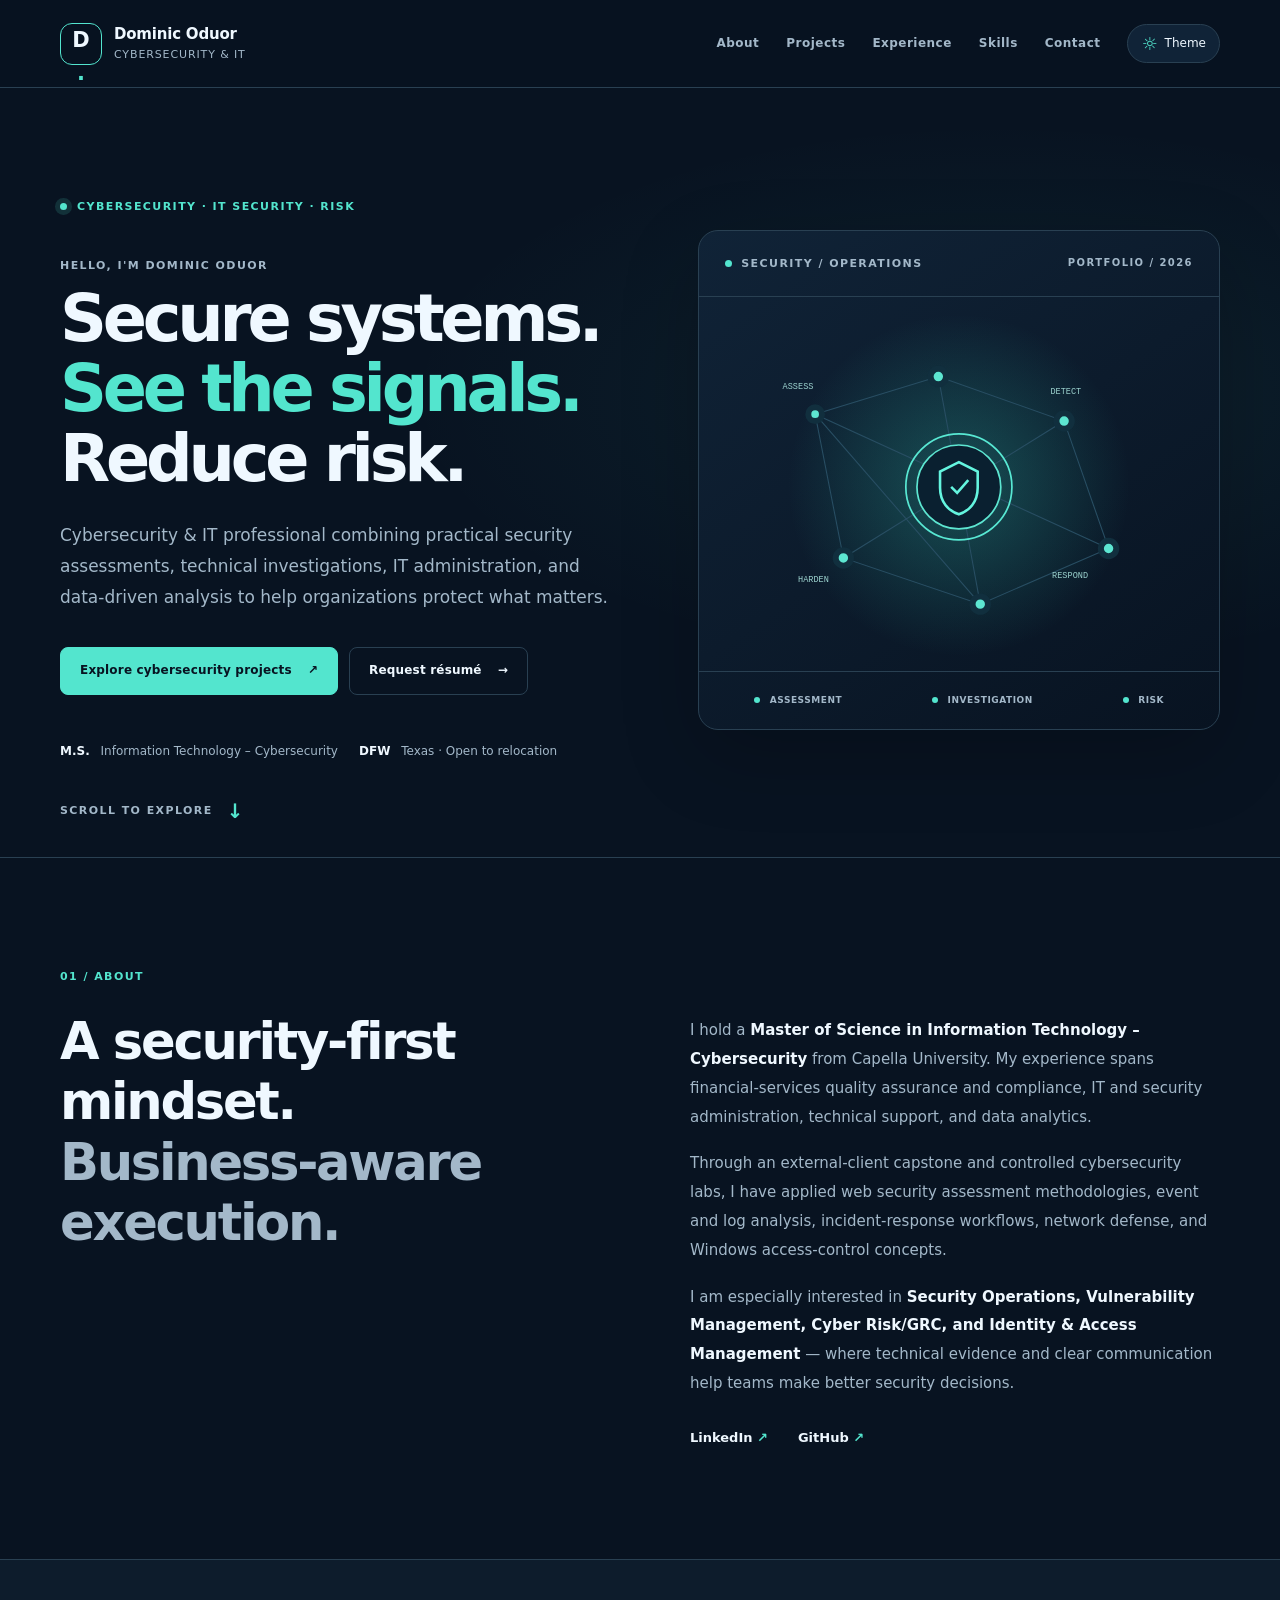
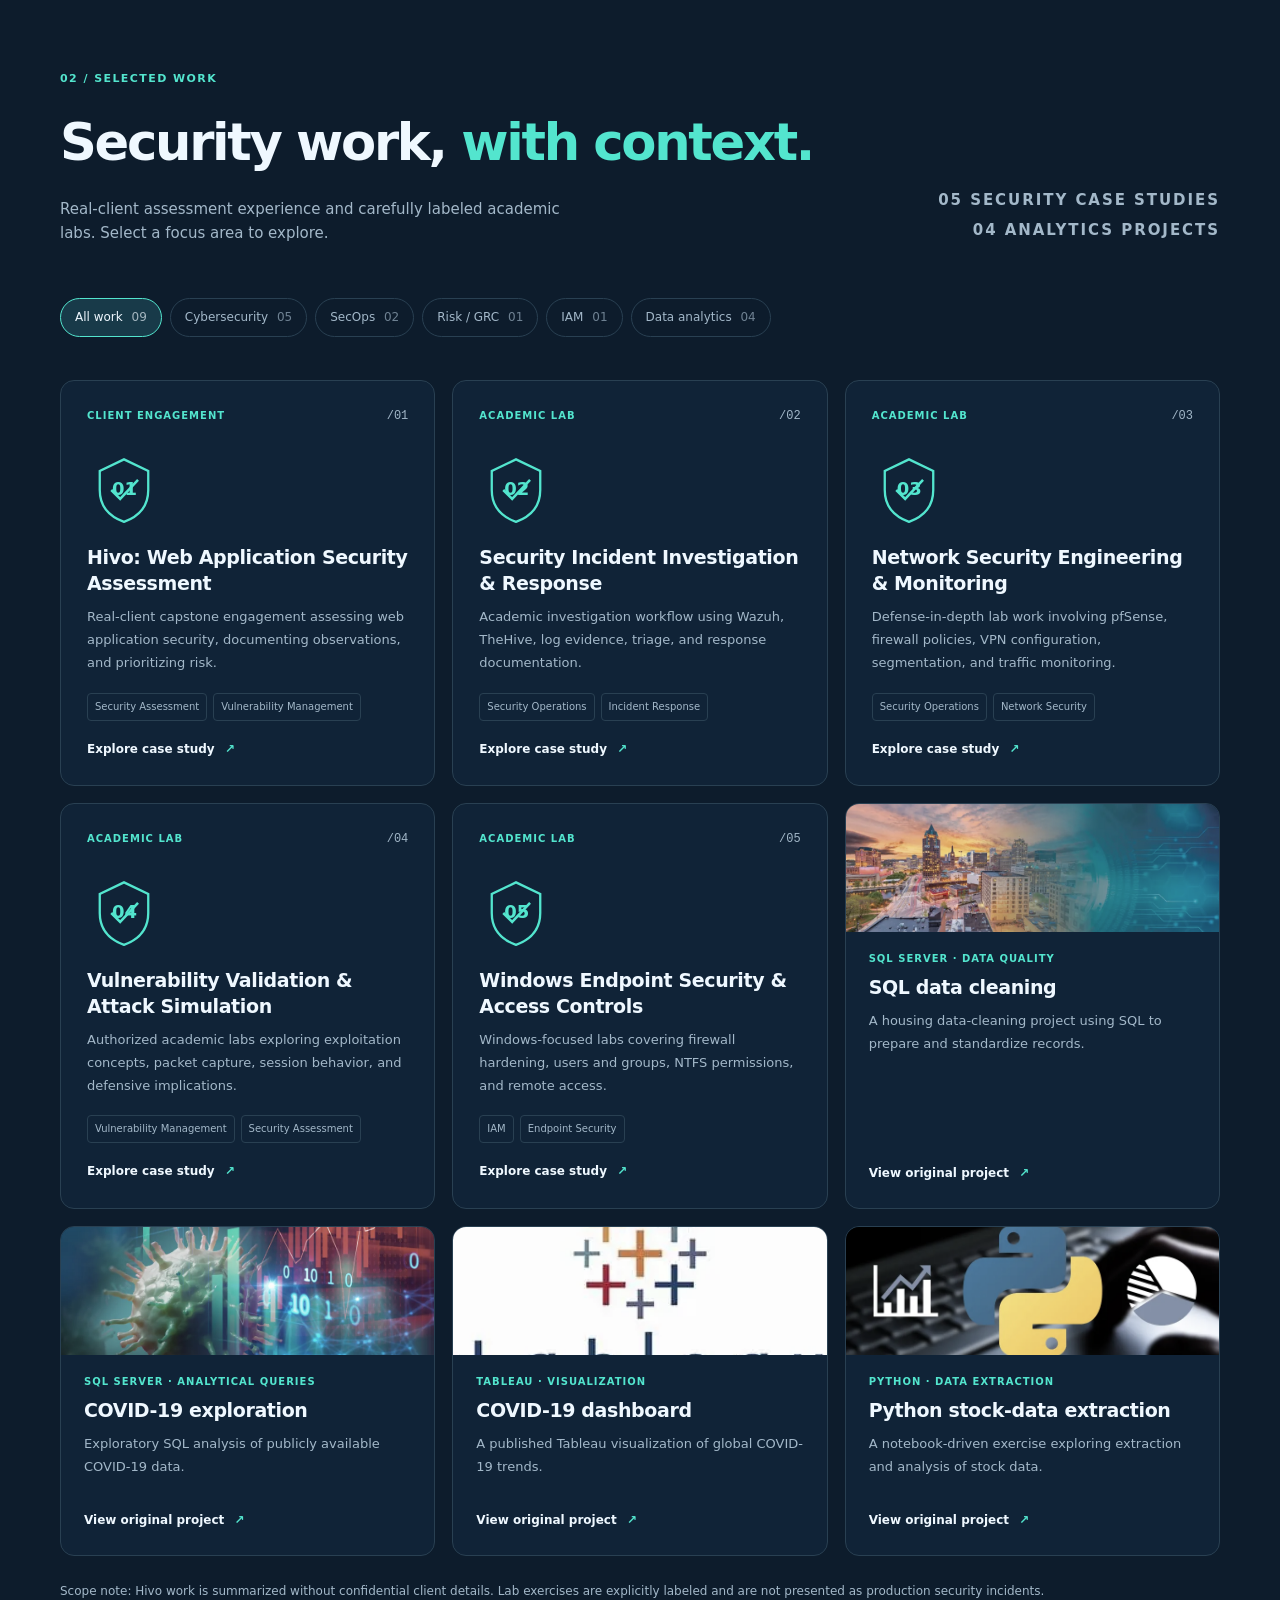
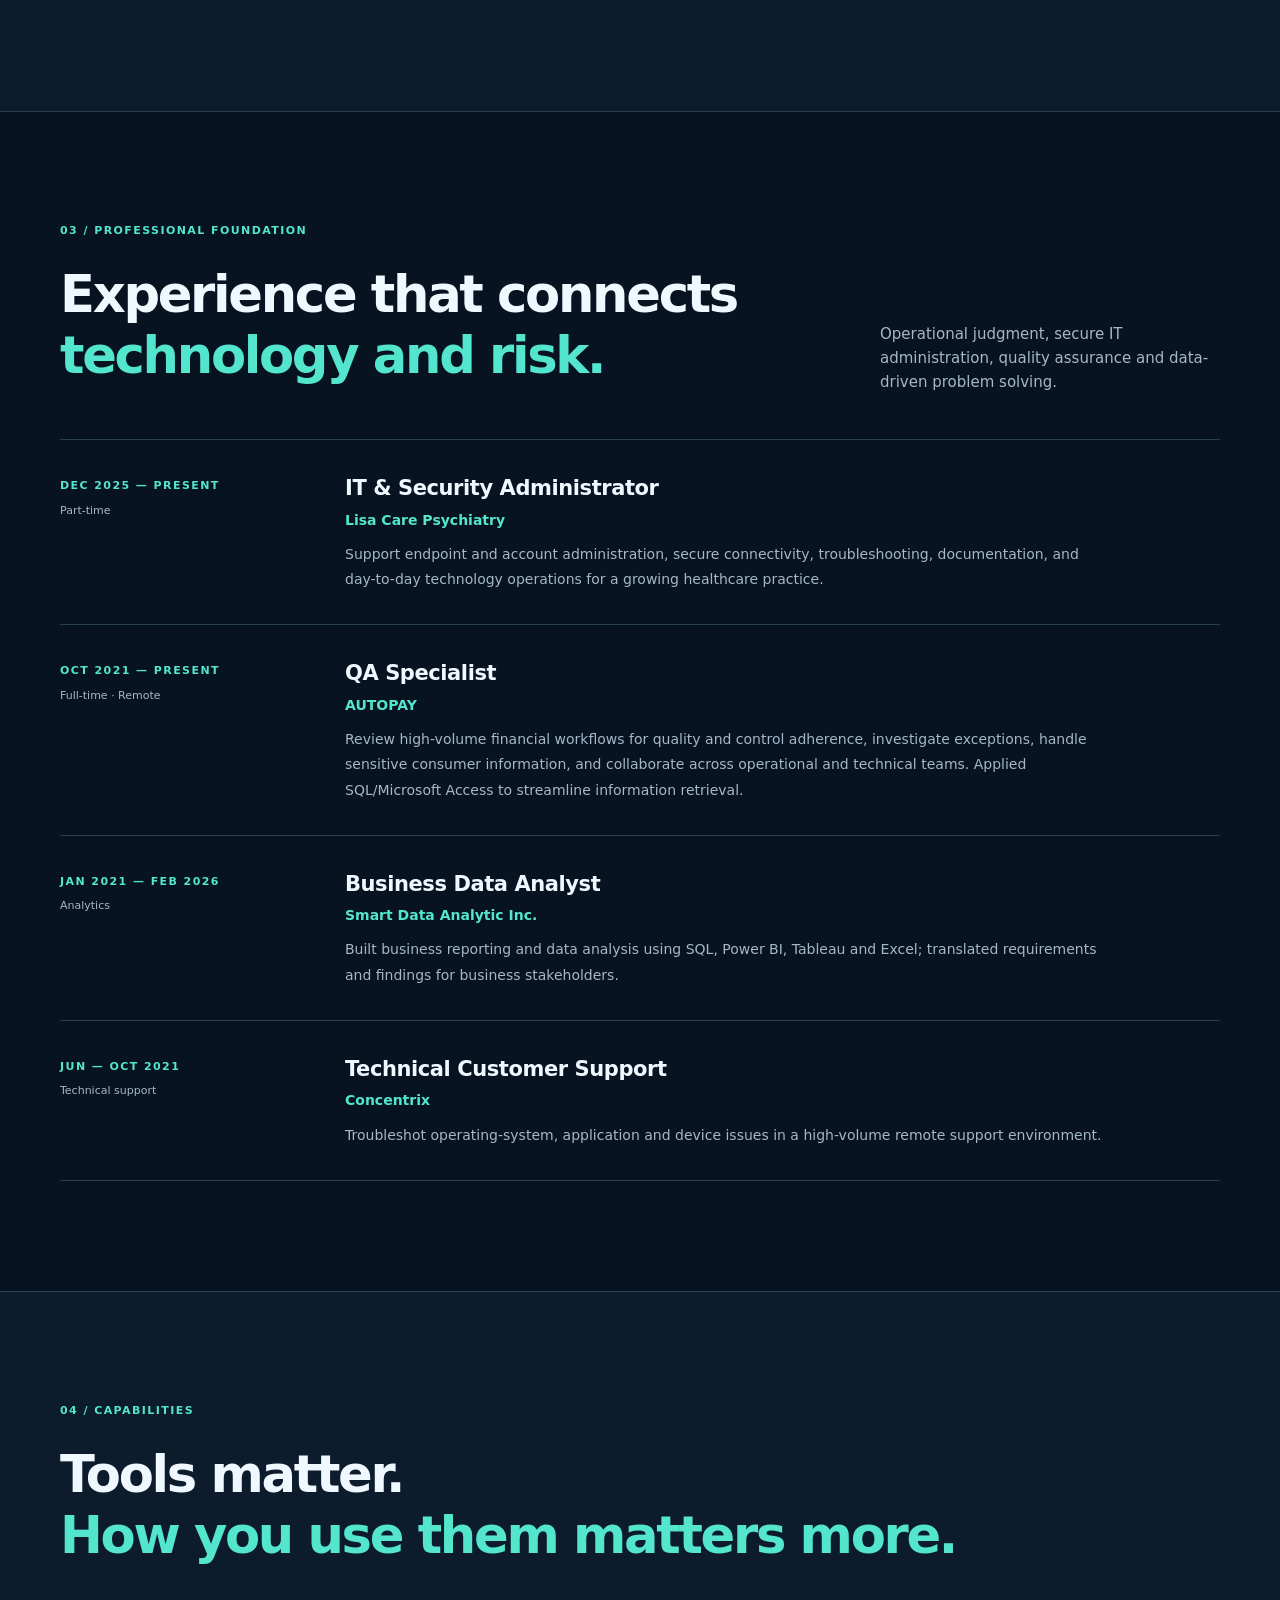
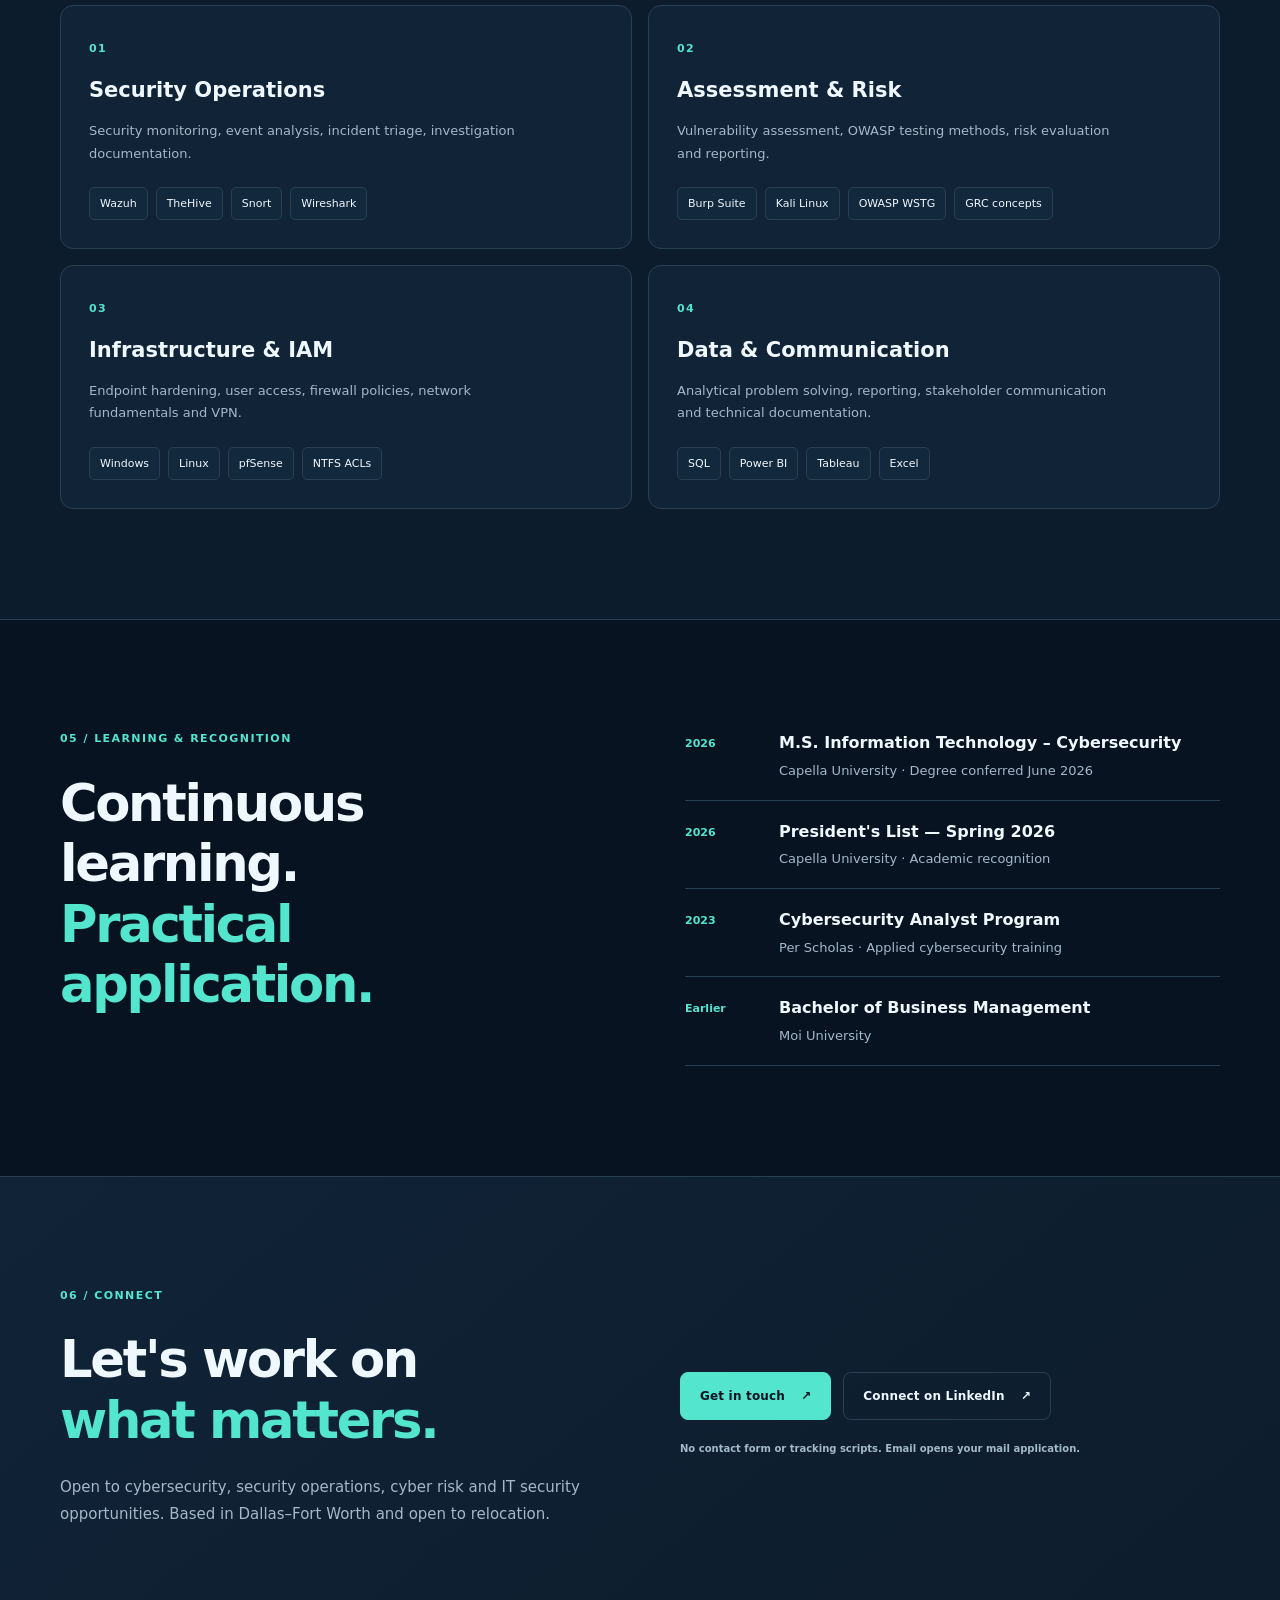
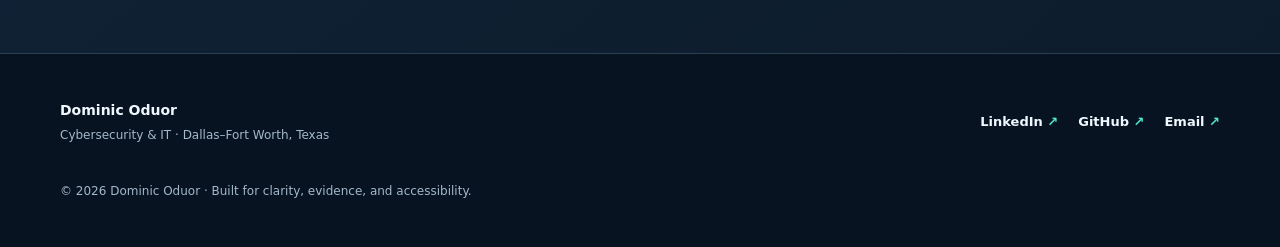
==== commit 0fea0cb5: "Replace homepage with Cybersecurity Portfolio v1 Replacing index.html file with new changes  Signed-" ====
--- a/index.html
+++ b/index.html
@@ -1,159 +1,11 @@
-<!DOCTYPE HTML>
-<!--
-	Massively by HTML5 UP
-	html5up.net | @ajlkn
-	Free for personal and commercial use under the CCA 3.0 license (html5up.net/license)
--->
-<html>
-	<head>
-		<title>Dominic Oduor - Analyst</title>
-		<meta charset="utf-8" />
-		<meta name="viewport" content="width=device-width, initial-scale=1, user-scalable=no" />
-		<link rel="stylesheet" href="assets/css/main.css" />
-		<noscript><link rel="stylesheet" href="assets/css/noscript.css" /></noscript>
-	</head>
-	<body class="is-preload">
-
-		<!-- Wrapper -->
-			<div id="wrapper" class="fade-in">
-
-				<!-- Intro -->
-					<div id="intro">
-						<h1>DOMINIC ODUOR<br />
-						DATA ANALYST</h1>
-						<p>Data Analyst adept at extracting actionable insights from complex datasets to drive informed decision-making and optimize business performance.  <a href="https://www.linkedin.com/in/dominic-opiyo">LinkedIn dominic-opiyo</a> , <a href="https://twitter.com/dommid"> Twitter @dommid</a><br />
-						<a href="https://github.com/Dommid">GitHub</a>.</p>
-						<ul class="actions">
-							<li><a href="#header" class="button icon solid solo fa-arrow-down scrolly">Continue</a></li>
-						</ul>
-					</div>
-
-				<!-- Header -->
-					<header id="header">
-						<a href="index.html" class="logo">Dominic's Data Analysis Projects</a>
-					</header>
-
-				<!-- Nav -->
-					<nav id="nav">
-						<ul class="links">
-							<li class="active"><a href="index.html">Projects</a></li>
-							
-						</ul>
-						<ul class="icons">
-							<li><a href="https://www.linkedin.com/in/dominic-opiyo" class="icon brands alt fa-linkedin"><span class="label">Linkedin</span></a></li>
-							<li><a href="https://github.com/Dommid" class="icon brands alt fa-github"><span class="label">GitHub</span></a></li>
-						</ul>
-					</nav>
-
-				<!-- Main -->
-					<div id="main">
-
-						<!-- Featured Post -->
-							<article class="post featured">
-								<header class="major">
-									
-									<h2><a href="https://github.com/Dommid/PortfolioProjects/blob/main/Data%20Cleaning%20Portfolio%20Project%20Queries.sql">Data Cleaning in SQL<br />
-									</a></h2>
-									<p>In this project we clean housing data in SQL Server</p>
-								</header>
-								<a href="https://github.com/Dommid/PortfolioProjects/blob/main/Data%20Cleaning%20Portfolio%20Project%20Queries.sql" class="image main"><img src="images/openDataBanner.png" alt="" /></a>
-								<ul class="actions special">
-									<li><a href="https://github.com/Dommid/PortfolioProjects/blob/main/Data%20Cleaning%20Portfolio%20Project%20Queries.sql" class="button large">View project</a></li>
-								</ul>
-							</article>
-
-						<!-- Posts -->
-							<section class="posts">
-								<article>
-									<header>
-										
-										<h2><a href="https://github.com/Dommid/PortfolioProjects/blob/main/COVID%20Project%20-%20Data%20Exploration.sql">Data Exploration in SQL Covid Numbers<br />
-										</a></h2>
-									</header>
-									<a href="https://github.com/Dommid/PortfolioProjects/blob/main/COVID%20Project%20-%20Data%20Exploration.sql" class="image fit"><img src="images/COVID-DATA.jpg" alt="" /></a>
-									<p>Data Exploration of Covid 19 Dataset in SQL Server</p>
-									<ul class="actions special">
-										<li><a href="https://github.com/Dommid/PortfolioProjects/blob/main/COVID%20Project%20-%20Data%20Exploration.sql" class="button">View Project</a></li>
-									</ul>
-								</article>
-								<article>
-									<header>
-										
-										<h2><a href="https://public.tableau.com/app/profile/dominic.oduor/viz/COVIDGLOBALNUMDERSDASHBOARD/CovidGlobalNumbers?publish=yes">Tableau Project<br />
-										Covid Data visualized</a></h2>
-									</header>
-									<a href="https://public.tableau.com/app/profile/dominic.oduor/viz/COVIDGLOBALNUMDERSDASHBOARD/CovidGlobalNumbers?publish=yes" class="image fit"><img src="images/Tableau1.jpeg" alt="" /></a>
-									<p>Visualizing the Covid data using Tableau</p>
-									<ul class="actions special">
-										<li><a href="https://public.tableau.com/app/profile/dominic.oduor/viz/COVIDGLOBALNUMDERSDASHBOARD/CovidGlobalNumbers?publish=yes" class="button">View Project</a></li>
-									</ul>
-								</article>
-								<article>
-									<header>
-										
-										<h2><a href="https://github.com/Dommid/PortfolioProjects/blob/main/Movie%20Correlation%20Portfolio%20Project.ipynb">Python Project<br />
-										</a></h2>
-									</header>
-									<a href="https://github.com/Dommid/PortfolioProjects/blob/main/Movie%20Correlation%20Portfolio%20Project.ipynb" class="image fit"><img src="images/python-faq.avif" alt="" /></a>
-									<p>Exploring Movie Data using Python</p>
-									<ul class="actions special">
-										<li><a href="https://github.com/Dommid/PortfolioProjects/blob/main/Movie%20Correlation%20Portfolio%20Project.ipynb" class="button">View Project</a></li>
-									</ul>
-								</article>
-							
-								<article>
-									<header>
-										
-										<h2><a href="https://github.com/Dommid/Stock-Data/blob/main/Extracting%20stock%20data%20using%20python.ipynb">Data Extraction<br />
-										</a></h2>
-									</header>
-									<a href="https://github.com/Dommid/Stock-Data/blob/main/Extracting%20stock%20data%20using%20python.ipynb" class="image fit"><img src="images/Filtering-and-visualizing-the-Stocks-Data-Analysis-results-in-Python.png" alt="" /></a>
-									<p>Extracting Stock Data using Python</p>
-									<ul class="actions special">
-										<li><a href="https://github.com/Dommid/Stock-Data/blob/main/Extracting%20stock%20data%20using%20python.ipynb" class="button">View Project</a></li>
-									</ul>
-								</article>
-								<article>
-				
-						<section class="split contact">
-							<section class="alt">
-								<h3>LOCATION</h3>
-								<p>DALLAS FORT-WORTH<br />
-								DALLAS, TEXAS 75189</p>
-							</section>
-							<section>
-								<h3>Phone</h3>
-								<p><a href="#">(910) 676-4744</a></p>
-							</section>
-							<section>
-								<h3>Email</h3>
-								<p><a href="#">dominicopiyo99@gmail.com</a></p>
-							</section>
-							<section>
-								<h3>Social</h3>
-								<ul class="icons alt">
-									<li><a href="https://www.linkedin.com/in/dominic-opiyo" class="icon brands alt fa-linkedin"><span class="label">Linkedin</span></a></li>
-									<li><a href="https://github.com/Dommid" class="icon brands alt fa-github"><span class="label">GitHub</span></a></li>
-								</ul>
-							</section>
-						</section>
-					</footer>
-
-				<!-- Copyright -->
-					<div id="copyright">
-						<ul><li>&copy; Untitled</li><li>Design: <a href="https://html5up.net">HTML5 UP</a></li></ul>
-					</div>
-
-			</div>
-
-		<!-- Scripts -->
-			<script src="assets/js/jquery.min.js"></script>
-			<script src="assets/js/jquery.scrollex.min.js"></script>
-			<script src="assets/js/jquery.scrolly.min.js"></script>
-			<script src="assets/js/browser.min.js"></script>
-			<script src="assets/js/breakpoints.min.js"></script>
-			<script src="assets/js/util.js"></script>
-			<script src="assets/js/main.js"></script>
-
-	</body>
-</html>+<!doctype html><html lang="en" data-theme="dark"><head><meta charset="utf-8"><meta name="viewport" content="width=device-width, initial-scale=1"><meta name="color-scheme" content="dark light"><meta name="theme-color" content="#091320"><meta name="description" content="Cybersecurity and IT portfolio: security assessments, incident response, network defense, endpoint security, and data-driven risk analysis."><meta property="og:type" content="website"><meta property="og:title" content="Dominic Oduor | Cybersecurity &amp; IT Portfolio"><meta property="og:description" content="Cybersecurity and IT portfolio: security assessments, incident response, network defense, endpoint security, and data-driven risk analysis."><meta property="og:image" content="https://dommid.github.io/DominicOduor.github.io/assets/images/social-preview.svg"><meta property="og:url" content="https://dommid.github.io/DominicOduor.github.io/"><link rel="canonical" href="https://dommid.github.io/DominicOduor.github.io/"><link rel="icon" href="favicon.svg" type="image/svg+xml"><link rel="stylesheet" href="assets/css/styles.css"><title>Dominic Oduor | Cybersecurity &amp; IT Portfolio</title><script>try{document.documentElement.dataset.theme=localStorage.getItem('dominic-theme')||'dark'}catch(e){}</script></head><body><a class="skip-link" href="#main">Skip to content</a><header class="site-header"><div class="nav-wrap container"><a class="brand" href="index.html" aria-label="Dominic Oduor, home"><span class="brand-mark">D<span>.</span></span><span class="brand-text">Dominic Oduor <small>Cybersecurity & IT</small></span></a><button class="mobile-toggle" aria-label="Open navigation" aria-expanded="false" aria-controls="site-nav"><span></span><span></span><span></span></button><nav class="site-nav" id="site-nav" aria-label="Main navigation"><a href="index.html#about">About</a><a href="index.html#projects">Projects</a><a href="index.html#experience">Experience</a><a href="index.html#skills">Skills</a><a href="index.html#contact">Contact</a><button class="theme-toggle" type="button" aria-label="Switch color theme" title="Toggle color theme"><span class="theme-symbol" aria-hidden="true">◐</span><span class="theme-label">Theme</span></button></nav></div></header>
+<div class="reading-progress" aria-hidden="true"></div>
+<main id="main">
+<section class="hero" id="home"><div class="container hero-grid"><div class="hero-content"><div class="eyebrow"><span class="status-dot"></span> CYBERSECURITY · IT SECURITY · RISK</div><p class="hero-overline">HELLO, I'M DOMINIC ODUOR</p><h1>Secure systems.<br><em>See the signals.</em><br>Reduce risk.</h1><p class="hero-description">Cybersecurity & IT professional combining practical security assessments, technical investigations, IT administration, and data-driven analysis to help organizations protect what matters.</p><div class="hero-actions"><a class="button button-primary" href="#projects">Explore cybersecurity projects <span aria-hidden="true">↗</span></a><a class="button button-outline" href="mailto:dominicopiyo99@gmail.com?subject=Resume%20request%20-%20Dominic%20Oduor">Request résumé <span aria-hidden="true">→</span></a></div><div class="hero-foot"><span><b>M.S.</b> Information Technology – Cybersecurity</span><span><b>DFW</b> Texas · Open to relocation</span></div></div><div class="hero-visual" aria-label="Abstract security network visualization"><div class="visual-top"><span class="terminal-dot"></span> SECURITY / OPERATIONS <span class="visual-top-right">PORTFOLIO / 2026</span></div><svg class="network-svg" viewBox="0 0 520 450" aria-hidden="true" role="img"><defs><radialGradient id="orb"><stop stop-color="#39e6ca" stop-opacity=".26"/><stop offset="1" stop-color="#39e6ca" stop-opacity="0"/></radialGradient></defs><circle cx="260" cy="220" r="200" fill="url(#orb)"/><g class="mesh" fill="none" stroke="currentColor" stroke-width="1.25"><path d="M92 137 236 93 383 145 435 294 285 359 125 305 92 137 285 359 236 93M125 305 383 145M92 137 435 294M236 93 285 359"/></g><g fill="#5de6d1" stroke="#112f3e" stroke-width="7"><circle cx="92" cy="137" r="8"/><circle cx="236" cy="93" r="9"/><circle cx="383" cy="145" r="9"/><circle cx="435" cy="294" r="9"/><circle cx="285" cy="359" r="9"/><circle cx="125" cy="305" r="9"/></g><circle class="pulse-ring" cx="260" cy="222" r="62" fill="none" stroke="#58e8d3" stroke-width="2"/><circle cx="260" cy="222" r="49" fill="#0a2030" stroke="#5de6d1" stroke-width="2"/><path d="M260 193 282 204v19c0 17-10 27-22 31-12-4-22-14-22-31v-19z" fill="none" stroke="#64f5df" stroke-width="3"/><path d="m251 222 7 7 13-15" fill="none" stroke="#64f5df" stroke-width="3"/><g font-family="monospace" fill="#9cd2ce" font-size="10"><text x="54" y="108">ASSESS</text><text x="367" y="113">DETECT</text><text x="369" y="329">RESPOND</text><text x="72" y="333">HARDEN</text></g></svg><div class="visual-bottom"><span><i></i> ASSESSMENT</span><span><i></i> INVESTIGATION</span><span><i></i> RISK</span></div></div></div><a class="scroll-cue" href="#about">SCROLL TO EXPLORE <span aria-hidden="true">↓</span></a></section>
+<section class="section about-section" id="about"><div class="container two-col"><div><p class="section-label">01 / ABOUT</p><h2>A security-first mindset.<br><span>Business-aware execution.</span></h2></div><div class="prose"><p>I hold a <strong>Master of Science in Information Technology – Cybersecurity</strong> from Capella University. My experience spans financial-services quality assurance and compliance, IT and security administration, technical support, and data analytics.</p><p>Through an external-client capstone and controlled cybersecurity labs, I have applied web security assessment methodologies, event and log analysis, incident-response workflows, network defense, and Windows access-control concepts.</p><p>I am especially interested in <strong>Security Operations, Vulnerability Management, Cyber Risk/GRC, and Identity & Access Management</strong> — where technical evidence and clear communication help teams make better security decisions.</p><div class="inline-links"><a href="https://www.linkedin.com/in/dominic-opiyo" target="_blank" rel="noopener noreferrer">LinkedIn <span aria-hidden="true">↗</span></a><a href="https://github.com/Dommid" target="_blank" rel="noopener noreferrer">GitHub <span aria-hidden="true">↗</span></a></div></div></div></section>
+<section class="section projects-section" id="projects"><div class="container"><div class="section-heading"><div><p class="section-label">02 / SELECTED WORK</p><h2>Security work, <em>with context.</em></h2><p>Real-client assessment experience and carefully labeled academic labs. Select a focus area to explore.</p></div><p class="section-count">05 SECURITY CASE STUDIES<br>04 ANALYTICS PROJECTS</p></div><div class="filter-bar" role="group" aria-label="Filter portfolio projects"><button class="filter-button active" type="button" data-filter="all" aria-pressed="true">All work <span>09</span></button><button class="filter-button" type="button" data-filter="security" aria-pressed="false">Cybersecurity <span>05</span></button><button class="filter-button" type="button" data-filter="operations" aria-pressed="false">SecOps <span>02</span></button><button class="filter-button" type="button" data-filter="risk" aria-pressed="false">Risk / GRC <span>01</span></button><button class="filter-button" type="button" data-filter="identity" aria-pressed="false">IAM <span>01</span></button><button class="filter-button" type="button" data-filter="analytics" aria-pressed="false">Data analytics <span>04</span></button></div><div class="project-grid"><article class="project-card" data-categories="security risk" data-name="hivo: web application security assessment"><div class="card-top"><span class="card-kicker">Client engagement</span><span class="card-num">/01</span></div><div class="card-icon" aria-hidden="true"><span>01</span><svg viewBox="0 0 58 58" fill="none"><path d="M29 5 48 14v15c0 13-8 21-19 25C18 50 10 42 10 29V14Z" stroke="currentColor" stroke-width="1.8"/><path d="m19 29 7 7 14-15" stroke="currentColor" stroke-width="2"/></svg></div><h3><a href="projects/hivo.html">Hivo: Web Application Security Assessment</a></h3><p>Real-client capstone engagement assessing web application security, documenting observations, and prioritizing risk.</p><div class="card-tags"><span class="tag">Security Assessment</span> <span class="tag">Vulnerability Management</span></div><a class="text-link" href="projects/hivo.html" aria-label="Read Hivo: Web Application Security Assessment case study">Explore case study <span aria-hidden="true">↗</span></a></article><article class="project-card" data-categories="security operations" data-name="security incident investigation &amp; response"><div class="card-top"><span class="card-kicker">Academic lab</span><span class="card-num">/02</span></div><div class="card-icon" aria-hidden="true"><span>02</span><svg viewBox="0 0 58 58" fill="none"><path d="M29 5 48 14v15c0 13-8 21-19 25C18 50 10 42 10 29V14Z" stroke="currentColor" stroke-width="1.8"/><path d="m19 29 7 7 14-15" stroke="currentColor" stroke-width="2"/></svg></div><h3><a href="projects/incident-response.html">Security Incident Investigation &amp; Response</a></h3><p>Academic investigation workflow using Wazuh, TheHive, log evidence, triage, and response documentation.</p><div class="card-tags"><span class="tag">Security Operations</span> <span class="tag">Incident Response</span></div><a class="text-link" href="projects/incident-response.html" aria-label="Read Security Incident Investigation &amp; Response case study">Explore case study <span aria-hidden="true">↗</span></a></article><article class="project-card" data-categories="security operations" data-name="network security engineering &amp; monitoring"><div class="card-top"><span class="card-kicker">Academic lab</span><span class="card-num">/03</span></div><div class="card-icon" aria-hidden="true"><span>03</span><svg viewBox="0 0 58 58" fill="none"><path d="M29 5 48 14v15c0 13-8 21-19 25C18 50 10 42 10 29V14Z" stroke="currentColor" stroke-width="1.8"/><path d="m19 29 7 7 14-15" stroke="currentColor" stroke-width="2"/></svg></div><h3><a href="projects/network-defense.html">Network Security Engineering &amp; Monitoring</a></h3><p>Defense-in-depth lab work involving pfSense, firewall policies, VPN configuration, segmentation, and traffic monitoring.</p><div class="card-tags"><span class="tag">Security Operations</span> <span class="tag">Network Security</span></div><a class="text-link" href="projects/network-defense.html" aria-label="Read Network Security Engineering &amp; Monitoring case study">Explore case study <span aria-hidden="true">↗</span></a></article><article class="project-card" data-categories="security" data-name="vulnerability validation &amp; attack simulation"><div class="card-top"><span class="card-kicker">Academic lab</span><span class="card-num">/04</span></div><div class="card-icon" aria-hidden="true"><span>04</span><svg viewBox="0 0 58 58" fill="none"><path d="M29 5 48 14v15c0 13-8 21-19 25C18 50 10 42 10 29V14Z" stroke="currentColor" stroke-width="1.8"/><path d="m19 29 7 7 14-15" stroke="currentColor" stroke-width="2"/></svg></div><h3><a href="projects/attack-simulation.html">Vulnerability Validation &amp; Attack Simulation</a></h3><p>Authorized academic labs exploring exploitation concepts, packet capture, session behavior, and defensive implications.</p><div class="card-tags"><span class="tag">Vulnerability Management</span> <span class="tag">Security Assessment</span></div><a class="text-link" href="projects/attack-simulation.html" aria-label="Read Vulnerability Validation &amp; Attack Simulation case study">Explore case study <span aria-hidden="true">↗</span></a></article><article class="project-card" data-categories="security identity" data-name="windows endpoint security &amp; access controls"><div class="card-top"><span class="card-kicker">Academic lab</span><span class="card-num">/05</span></div><div class="card-icon" aria-hidden="true"><span>05</span><svg viewBox="0 0 58 58" fill="none"><path d="M29 5 48 14v15c0 13-8 21-19 25C18 50 10 42 10 29V14Z" stroke="currentColor" stroke-width="1.8"/><path d="m19 29 7 7 14-15" stroke="currentColor" stroke-width="2"/></svg></div><h3><a href="projects/endpoint-security.html">Windows Endpoint Security &amp; Access Controls</a></h3><p>Windows-focused labs covering firewall hardening, users and groups, NTFS permissions, and remote access.</p><div class="card-tags"><span class="tag">IAM</span> <span class="tag">Endpoint Security</span></div><a class="text-link" href="projects/endpoint-security.html" aria-label="Read Windows Endpoint Security &amp; Access Controls case study">Explore case study <span aria-hidden="true">↗</span></a></article><article class="analytics-card project-card" data-categories="analytics" data-name="sql data cleaning"><img src="assets/images/analytics-sql.webp" alt="Project illustration for SQL data cleaning" width="640" height="420" loading="lazy"><div class="analytics-body"><span class="card-kicker">SQL Server · Data quality</span><h3>SQL data cleaning</h3><p>A housing data-cleaning project using SQL to prepare and standardize records.</p><a class="text-link" href="https://github.com/Dommid/PortfolioProjects/blob/main/Data%20Cleaning%20Portfolio%20Project%20Queries.sql" target="_blank" rel="noopener noreferrer">View original project <span aria-hidden="true">↗</span></a></div></article><article class="analytics-card project-card" data-categories="analytics" data-name="covid-19 exploration"><img src="assets/images/analytics-covid.webp" alt="Project illustration for COVID-19 exploration" width="640" height="420" loading="lazy"><div class="analytics-body"><span class="card-kicker">SQL Server · Analytical queries</span><h3>COVID-19 exploration</h3><p>Exploratory SQL analysis of publicly available COVID-19 data.</p><a class="text-link" href="https://github.com/Dommid/PortfolioProjects/blob/main/COVID%20Project%20-%20Data%20Exploration.sql" target="_blank" rel="noopener noreferrer">View original project <span aria-hidden="true">↗</span></a></div></article><article class="analytics-card project-card" data-categories="analytics" data-name="covid-19 dashboard"><img src="assets/images/analytics-tableau.webp" alt="Project illustration for COVID-19 dashboard" width="640" height="420" loading="lazy"><div class="analytics-body"><span class="card-kicker">Tableau · Visualization</span><h3>COVID-19 dashboard</h3><p>A published Tableau visualization of global COVID-19 trends.</p><a class="text-link" href="https://public.tableau.com/app/profile/dominic.oduor/viz/COVIDGLOBALNUMDERSDASHBOARD/CovidGlobalNumbers?publish=yes" target="_blank" rel="noopener noreferrer">View original project <span aria-hidden="true">↗</span></a></div></article><article class="analytics-card project-card" data-categories="analytics" data-name="python stock-data extraction"><img src="assets/images/analytics-stocks.webp" alt="Project illustration for Python stock-data extraction" width="640" height="420" loading="lazy"><div class="analytics-body"><span class="card-kicker">Python · Data extraction</span><h3>Python stock-data extraction</h3><p>A notebook-driven exercise exploring extraction and analysis of stock data.</p><a class="text-link" href="https://github.com/Dommid/Stock-Data/blob/main/Extracting%20stock%20data%20using%20python.ipynb" target="_blank" rel="noopener noreferrer">View original project <span aria-hidden="true">↗</span></a></div></article></div><p class="empty-state" hidden>No projects found for this focus area.</p><p class="project-disclaimer">Scope note: Hivo work is summarized without confidential client details. Lab exercises are explicitly labeled and are not presented as production security incidents.</p></div></section>
+<section class="section experience-section" id="experience"><div class="container"><p class="section-label">03 / PROFESSIONAL FOUNDATION</p><div class="section-heading slim"><h2>Experience that connects<br><em>technology and risk.</em></h2><p>Operational judgment, secure IT administration, quality assurance and data-driven problem solving.</p></div><div class="timeline"><div class="timeline-item"><div class="timeline-meta"><span>DEC 2025 — PRESENT</span><small>Part-time</small></div><div><h3>IT & Security Administrator</h3><p class="organization">Lisa Care Psychiatry</p><p>Support endpoint and account administration, secure connectivity, troubleshooting, documentation, and day-to-day technology operations for a growing healthcare practice.</p></div></div><div class="timeline-item"><div class="timeline-meta"><span>OCT 2021 — PRESENT</span><small>Full-time · Remote</small></div><div><h3>QA Specialist</h3><p class="organization">AUTOPAY</p><p>Review high-volume financial workflows for quality and control adherence, investigate exceptions, handle sensitive consumer information, and collaborate across operational and technical teams. Applied SQL/Microsoft Access to streamline information retrieval.</p></div></div><div class="timeline-item"><div class="timeline-meta"><span>JAN 2021 — FEB 2026</span><small>Analytics</small></div><div><h3>Business Data Analyst</h3><p class="organization">Smart Data Analytic Inc.</p><p>Built business reporting and data analysis using SQL, Power BI, Tableau and Excel; translated requirements and findings for business stakeholders.</p></div></div><div class="timeline-item"><div class="timeline-meta"><span>JUN — OCT 2021</span><small>Technical support</small></div><div><h3>Technical Customer Support</h3><p class="organization">Concentrix</p><p>Troubleshot operating-system, application and device issues in a high-volume remote support environment.</p></div></div></div></div></section>
+<section class="section skills-section" id="skills"><div class="container"><p class="section-label">04 / CAPABILITIES</p><h2>Tools matter.<br><em>How you use them matters more.</em></h2><div class="skill-grid"><div class="skill-panel"><span class="skill-index">01</span><h3>Security Operations</h3><p>Security monitoring, event analysis, incident triage, investigation documentation.</p><div class="pill-row"><span>Wazuh</span><span>TheHive</span><span>Snort</span><span>Wireshark</span></div></div><div class="skill-panel"><span class="skill-index">02</span><h3>Assessment & Risk</h3><p>Vulnerability assessment, OWASP testing methods, risk evaluation and reporting.</p><div class="pill-row"><span>Burp Suite</span><span>Kali Linux</span><span>OWASP WSTG</span><span>GRC concepts</span></div></div><div class="skill-panel"><span class="skill-index">03</span><h3>Infrastructure & IAM</h3><p>Endpoint hardening, user access, firewall policies, network fundamentals and VPN.</p><div class="pill-row"><span>Windows</span><span>Linux</span><span>pfSense</span><span>NTFS ACLs</span></div></div><div class="skill-panel"><span class="skill-index">04</span><h3>Data & Communication</h3><p>Analytical problem solving, reporting, stakeholder communication and technical documentation.</p><div class="pill-row"><span>SQL</span><span>Power BI</span><span>Tableau</span><span>Excel</span></div></div></div></div></section>
+<section class="section credentials-section" id="credentials"><div class="container credentials-grid"><div><p class="section-label">05 / LEARNING & RECOGNITION</p><h2>Continuous learning.<br><em>Practical application.</em></h2></div><div class="credential-list"><div><span>2026</span><div><h3>M.S. Information Technology – Cybersecurity</h3><p>Capella University · Degree conferred June 2026</p></div></div><div><span>2026</span><div><h3>President's List — Spring 2026</h3><p>Capella University · Academic recognition</p></div></div><div><span>2023</span><div><h3>Cybersecurity Analyst Program</h3><p>Per Scholas · Applied cybersecurity training</p></div></div><div><span>Earlier</span><div><h3>Bachelor of Business Management</h3><p>Moi University</p></div></div></div></div></section>
+<section class="section contact-section" id="contact"><div class="container contact-grid"><div><p class="section-label">06 / CONNECT</p><h2>Let's work on<br><em>what matters.</em></h2><p>Open to cybersecurity, security operations, cyber risk and IT security opportunities. Based in Dallas–Fort Worth and open to relocation.</p></div><div class="contact-actions"><a class="button button-primary" href="mailto:dominicopiyo99@gmail.com?subject=Cybersecurity%20opportunity%20-%20Dominic%20Oduor">Get in touch <span aria-hidden="true">↗</span></a><a class="button button-outline" href="https://www.linkedin.com/in/dominic-opiyo" target="_blank" rel="noopener noreferrer">Connect on LinkedIn <span aria-hidden="true">↗</span></a><span class="contact-caption">No contact form or tracking scripts. Email opens your mail application.</span></div></div></section>
+</main><footer class="footer"><div class="container footer-inner"><div><strong>Dominic Oduor</strong><p>Cybersecurity & IT · Dallas–Fort Worth, Texas</p></div><div class="footer-links"><a href="https://www.linkedin.com/in/dominic-opiyo" target="_blank" rel="noopener noreferrer">LinkedIn <span aria-hidden="true">↗</span></a><a href="https://github.com/Dommid" target="_blank" rel="noopener noreferrer">GitHub <span aria-hidden="true">↗</span></a><a href="mailto:dominicopiyo99@gmail.com">Email <span aria-hidden="true">↗</span></a></div><small>© <span id="year">2026</span> Dominic Oduor · Built for clarity, evidence, and accessibility.</small></div></footer><script src="assets/js/main.js" defer></script></body></html>
--- a/assets/css/styles.css
+++ b/assets/css/styles.css
@@ -0,0 +1,11 @@
+/* Dominic Oduor Cybersecurity Portfolio v1 — system fonts, no external dependencies */
+:root{font-family:Inter,ui-sans-serif,system-ui,-apple-system,BlinkMacSystemFont,"Segoe UI",sans-serif;font-synthesis:none;scroll-behavior:smooth;--bg:#081321;--bg2:#0d1c2c;--panel:#102337;--panel2:#12283d;--text:#eff8ff;--muted:#a3b8c9;--line:#294052;--accent:#53e5ce;--accent2:#a7ecdb;--shadow:0 26px 80px rgba(0,0,0,.2)}
+html[data-theme="light"]{--bg:#f4f8fc;--bg2:#e8f0f7;--panel:#ffffff;--panel2:#eaf4f7;--text:#122434;--muted:#506677;--line:#ccdee6;--accent:#087c75;--accent2:#0d756f;--shadow:0 20px 60px rgba(32,58,76,.09)}
+*{box-sizing:border-box}html{scroll-padding-top:90px}body{margin:0;background:var(--bg);color:var(--text);line-height:1.6;-webkit-font-smoothing:antialiased}a{color:inherit;text-decoration:none}button{font:inherit}img{display:block;max-width:100%}svg{max-width:100%}button,a{-webkit-tap-highlight-color:transparent}a:focus-visible,button:focus-visible{outline:3px solid var(--accent);outline-offset:4px}::selection{background:var(--accent);color:var(--bg)}.container{width:min(1160px,calc(100% - 64px));margin-inline:auto}.skip-link{position:fixed;top:-100px;left:16px;z-index:1000;background:var(--accent);color:var(--bg);padding:10px 16px}.skip-link:focus{top:8px}.site-header{height:88px;position:sticky;top:0;z-index:100;background:color-mix(in srgb,var(--bg) 92%,transparent);border-bottom:1px solid var(--line);backdrop-filter:blur(18px)}.nav-wrap{height:100%;display:flex;align-items:center;justify-content:space-between;gap:30px}.brand{display:flex;align-items:center;gap:12px;white-space:nowrap}.brand-mark{width:42px;height:42px;display:grid;place-items:center;border:1px solid var(--accent);border-radius:12px;font-weight:800;font-size:21px}.brand-mark span{color:var(--accent)}.brand-text{font-weight:760;font-size:15px;line-height:1.2;letter-spacing:-.2px}.brand-text small{display:block;color:var(--muted);font-size:11px;font-weight:500;margin-top:5px;letter-spacing:.08em;text-transform:uppercase}.site-nav{display:flex;align-items:center;gap:27px}.site-nav a{font-size:12px;font-weight:660;letter-spacing:.04em;color:var(--muted);transition:color .2s}.site-nav a:hover,.inline-links a:hover,.footer a:hover{color:var(--accent)}.theme-toggle{background:var(--panel);border:1px solid var(--line);border-radius:999px;color:var(--text);padding:9px 13px;cursor:pointer;display:flex;align-items:center;gap:7px;font-size:12px}.theme-symbol{font-size:18px;color:var(--accent);line-height:1}.mobile-toggle{display:none}.reading-progress{position:fixed;top:0;left:0;height:3px;width:0;background:var(--accent);z-index:110;pointer-events:none}.hero{position:relative;padding:110px 0 96px;overflow:hidden;background:radial-gradient(ellipse at 78% 40%,color-mix(in srgb,var(--accent) 7%,transparent),transparent 42%)}.hero-grid{display:grid;grid-template-columns:1.07fr .93fr;gap:38px;align-items:center}.eyebrow,.section-label,.hero-overline,.section-count,.card-kicker,.case-back,.timeline-meta,.skill-index,.visual-top,.visual-bottom,.scroll-cue,.contact-caption{font-size:11px;letter-spacing:.13em;font-weight:750;text-transform:uppercase}.eyebrow{color:var(--accent);display:flex;align-items:center;gap:10px}.status-dot{height:7px;width:7px;background:var(--accent);border-radius:50%;box-shadow:0 0 0 5px color-mix(in srgb,var(--accent) 14%,transparent)}.hero-overline{color:var(--muted);margin:41px 0 10px}.hero h1{font-size:clamp(51px,5.1vw,79px);line-height:1.07;letter-spacing:-.065em;font-weight:760;margin:0 0 26px}.hero h1 em,.section h2 em,.case-hero h1 em{font-style:normal;color:var(--accent)}.hero-description{max-width:560px;color:var(--muted);font-size:17px;line-height:1.83}.hero-actions{display:flex;gap:11px;flex-wrap:wrap;margin-top:34px}.button{min-height:48px;padding:13px 19px;border-radius:8px;display:inline-flex;align-items:center;justify-content:center;gap:16px;font-size:12px;font-weight:760;letter-spacing:.015em;transition:transform .2s,background .2s,border .2s}.button:hover{transform:translateY(-2px)}.button-primary{background:var(--accent);color:var(--bg);border:1px solid var(--accent)}.button-primary:hover{background:var(--accent2)}.button-outline{background:transparent;border:1px solid var(--line);color:var(--text)}.button-outline:hover{border-color:var(--accent)}.hero-foot{display:flex;flex-wrap:wrap;gap:21px;margin-top:47px;color:var(--muted);font-size:12px}.hero-foot b{font-weight:850;color:var(--text);padding-right:7px}.hero-visual{min-height:500px;border:1px solid var(--line);border-radius:20px;background:linear-gradient(145deg,var(--panel),var(--bg));box-shadow:var(--shadow);overflow:hidden;position:relative}.visual-top{padding:24px 26px;color:var(--muted);display:flex;align-items:center;gap:9px;border-bottom:1px solid var(--line)}.visual-top-right{margin-left:auto;font-weight:550;font-size:10px;color:var(--muted)}.terminal-dot{width:7px;height:7px;background:var(--accent);border-radius:50%}.network-svg{width:100%;height:385px;display:block;overflow:visible}.mesh{color:#284e63}.pulse-ring{transform-origin:260px 222px;animation:pulse 5s ease-in-out infinite}.visual-bottom{position:absolute;bottom:0;left:0;right:0;display:flex;justify-content:space-around;gap:10px;border-top:1px solid var(--line);padding:21px 15px;color:var(--muted);font-size:9px;letter-spacing:.06em}.visual-bottom i{display:inline-block;width:6px;height:6px;background:var(--accent);border-radius:50%;margin-right:6px}.scroll-cue{position:absolute;bottom:30px;left:max(32px,calc((100% - 1160px)/2));color:var(--muted);display:flex;gap:14px;align-items:center}.scroll-cue span{font-size:20px;color:var(--accent)}@keyframes pulse{50%{opacity:.28;transform:scale(1.22)}}
+.section{padding:110px 0;border-top:1px solid var(--line)}.section-label{color:var(--accent);margin:0 0 25px}.section h2{font-size:clamp(36px,4vw,57px);line-height:1.18;letter-spacing:-.045em;margin:0 0 24px}.section h2 span{color:var(--muted)}.two-col{display:grid;grid-template-columns:1fr 1fr;gap:100px}.prose{padding-top:48px}.prose p{margin:0 0 18px;color:var(--muted);font-size:15px;line-height:1.92}.prose strong{color:var(--text);font-weight:640}.inline-links{display:flex;gap:30px;margin-top:30px;font-weight:700;font-size:13px}.inline-links span,.text-link span{color:var(--accent)}.projects-section{background:var(--bg2)}.section-heading{display:flex;justify-content:space-between;align-items:end;gap:40px;margin-bottom:30px}.section-heading p:not(.section-label){color:var(--muted);max-width:500px;font-size:15px}.section-count{text-align:right;color:var(--muted);line-height:2;white-space:nowrap}.filter-bar{display:flex;gap:8px;overflow-x:auto;padding:8px 0 20px;margin-bottom:23px;scrollbar-width:thin}.filter-button{background:transparent;border:1px solid var(--line);border-radius:999px;color:var(--muted);padding:9px 14px;font-size:12px;white-space:nowrap;cursor:pointer;transition:background .2s,color .2s}.filter-button span{opacity:.65;padding-left:5px}.filter-button:hover,.filter-button.active{border-color:var(--accent);background:color-mix(in srgb,var(--accent) 12%,var(--panel));color:var(--text)}.project-grid{display:grid;grid-template-columns:repeat(3,minmax(0,1fr));gap:17px}.project-card{min-height:330px;border:1px solid var(--line);background:var(--panel);border-radius:14px;padding:26px;display:flex;flex-direction:column;transition:transform .2s,border-color .2s,box-shadow .2s}.project-card:hover{transform:translateY(-4px);border-color:color-mix(in srgb,var(--accent) 70%,var(--line));box-shadow:var(--shadow)}.project-card[hidden]{display:none}.card-top{display:flex;justify-content:space-between;gap:15px;align-items:center}.card-kicker{color:var(--accent);letter-spacing:.10em;font-size:10px}.card-num{font-family:ui-monospace,monospace;color:var(--muted);font-size:12px}.card-icon{position:relative;width:74px;height:74px;margin-top:27px;color:var(--accent)}.card-icon span{position:absolute;top:22px;left:25px;font-size:18px;font-weight:800}.project-card h3{font-size:19px;line-height:1.35;letter-spacing:-.02em;margin:18px 0 10px}.project-card h3 a:hover{text-decoration:underline;text-decoration-color:var(--accent);text-underline-offset:4px}.project-card p{font-size:13px;color:var(--muted);line-height:1.75;margin:0 0 18px}.card-tags{display:flex;gap:6px;flex-wrap:wrap;margin:auto 0 19px}.tag{border:1px solid var(--line);font-size:10px;color:var(--muted);border-radius:4px;padding:5px 7px}.text-link{color:var(--text);font-size:12px;font-weight:800;display:inline-flex;gap:10px;align-items:center;margin-top:auto}.text-link:hover{color:var(--accent)}.analytics-card{padding:0;overflow:hidden}.analytics-card img{width:100%;height:128px;object-fit:cover;filter:saturate(.65)}.analytics-body{padding:19px 23px 24px;display:flex;flex:1;flex-direction:column}.analytics-card h3{margin-top:8px}.project-disclaimer{font-size:12px;color:var(--muted);margin:26px 0 0}.empty-state{color:var(--muted);text-align:center;padding:35px}.slim{align-items:end}.slim p{max-width:340px!important}.timeline{border-top:1px solid var(--line)}.timeline-item{display:grid;grid-template-columns:255px 1fr;gap:30px;padding:32px 0;border-bottom:1px solid var(--line)}.timeline-meta{color:var(--accent);padding-top:5px}.timeline-meta small{display:block;color:var(--muted);font-size:11px;letter-spacing:0;text-transform:none;font-weight:500;margin-top:7px}.timeline-item h3{font-size:21px;letter-spacing:-.02em;margin:0}.organization{color:var(--accent)!important;margin:2px 0 9px!important;font-weight:650!important}.timeline-item p{color:var(--muted);margin:0;max-width:760px;font-size:14px;line-height:1.8}.skills-section{background:var(--bg2)}.skill-grid{display:grid;grid-template-columns:repeat(2,minmax(0,1fr));gap:16px;margin-top:40px}.skill-panel{border:1px solid var(--line);background:var(--panel);padding:28px;border-radius:13px}.skill-index{color:var(--accent)}.skill-panel h3{font-size:21px;margin:14px 0 8px}.skill-panel p{font-size:13px;color:var(--muted);max-width:450px;line-height:1.7}.pill-row{display:flex;flex-wrap:wrap;gap:8px;margin-top:22px}.pill-row span{font-size:11px;background:var(--panel2);border:1px solid var(--line);border-radius:5px;padding:7px 10px;color:var(--text)}.credentials-grid{display:grid;grid-template-columns:1fr 1fr;gap:90px}.credential-list>div{display:grid;grid-template-columns:78px 1fr;gap:16px;border-bottom:1px solid var(--line);padding:18px 0}.credential-list>div:first-child{padding-top:0}.credential-list>div>span{color:var(--accent);font-size:11px;font-weight:750;padding-top:5px}.credential-list h3{font-size:16px;margin:0 0 5px}.credential-list p{font-size:13px;color:var(--muted);margin:0}.contact-section{background:linear-gradient(140deg,var(--panel),var(--bg2))}.contact-grid{display:grid;grid-template-columns:1fr 1fr;gap:80px;align-items:center}.contact-grid p:not(.section-label){font-size:15px;color:var(--muted);line-height:1.8}.contact-actions{display:flex;flex-wrap:wrap;align-items:center;gap:12px}.contact-caption{display:block;width:100%;font-size:10px;color:var(--muted);text-transform:none;letter-spacing:0;margin-top:9px}.footer{padding:43px 0;border-top:1px solid var(--line)}.footer-inner{display:flex;justify-content:space-between;gap:24px;flex-wrap:wrap;align-items:center}.footer strong{font-size:14px}.footer p,.footer small{font-size:12px;color:var(--muted);margin:3px 0}.footer small{width:100%;margin-top:10px}.footer-links{display:flex;gap:20px;font-size:13px;font-weight:700}.footer-links a span{color:var(--accent)}
+/* Case studies */
+.case-hero{padding:80px 0 74px;background:radial-gradient(ellipse at 82% 20%,color-mix(in srgb,var(--accent) 7%,transparent),transparent 42%);border-bottom:1px solid var(--line)}.case-back{display:flex;justify-content:space-between;color:var(--muted);margin-bottom:70px}.case-back a:hover{color:var(--accent)}.case-hero h1{max-width:1000px;font-size:clamp(42px,5.5vw,75px);letter-spacing:-.055em;line-height:1.1;margin:0 0 22px}.case-intro{max-width:800px;font-size:18px;line-height:1.8;color:var(--muted)}.case-labels{display:flex;gap:9px;flex-wrap:wrap;margin-top:25px}.case-labels span{border:1px solid var(--line);border-radius:999px;color:var(--muted);font-size:11px;padding:6px 12px}.case-labels span:first-child{color:var(--accent);border-color:var(--accent)}.case-section{padding:80px 0 110px}.case-layout{display:grid;grid-template-columns:300px 1fr;gap:90px}.case-sidebar{align-self:start;position:sticky;top:120px}.case-sidebar dl{margin:0 0 28px}.case-sidebar dt{font-size:11px;text-transform:uppercase;letter-spacing:.12em;color:var(--accent);font-weight:700;margin-top:22px}.case-sidebar dd{font-size:13px;color:var(--muted);margin:6px 0;line-height:1.8}.case-body{max-width:740px}.case-block{margin-bottom:60px}.case-block h2{font-size:34px;letter-spacing:-.04em;margin:0 0 18px}.case-block>p:not(.section-label){color:var(--muted);line-height:1.85}.steps{border-top:1px solid var(--line)}.step{display:grid;grid-template-columns:48px 1fr;gap:18px;padding:22px 0;border-bottom:1px solid var(--line)}.step-num{color:var(--accent);font-family:ui-monospace,monospace;font-size:12px}.step h3{margin:0 0 7px;font-size:17px}.step p{color:var(--muted);font-size:14px;line-height:1.8;margin:0}.pill-row.large span{font-size:12px;padding:8px 12px}.case-note{background:var(--panel);border:1px solid var(--line);border-left:3px solid var(--accent);padding:24px;border-radius:7px}.case-note strong{font-size:13px}.case-note p{font-size:13px;color:var(--muted);margin:8px 0 0;line-height:1.7}.case-next{display:flex;flex-wrap:wrap;gap:22px;align-items:center;margin-top:36px}
+@media(max-width:1050px){.site-nav{gap:15px}.hero-grid{grid-template-columns:1.1fr .9fr}.hero-visual{min-height:410px}.network-svg{height:300px}.hero h1{font-size:56px}.two-col{gap:50px}.case-layout{gap:45px;grid-template-columns:240px 1fr}}
+@media(max-width:820px){.container{width:min(100% - 40px,1160px)}.site-header{height:75px}.mobile-toggle{display:flex;flex-direction:column;gap:5px;background:none;border:0;padding:10px;cursor:pointer}.mobile-toggle span{width:23px;height:2px;background:var(--text)}.site-nav{display:none;position:absolute;top:75px;left:0;right:0;background:var(--bg);border-bottom:1px solid var(--line);flex-direction:column;align-items:stretch;padding:20px;gap:0;box-shadow:var(--shadow)}.site-nav.open{display:flex}.site-nav a{padding:11px;font-size:14px}.theme-toggle{margin-top:12px;width:max-content}.hero{padding:76px 0 65px}.hero-grid,.two-col,.credentials-grid,.contact-grid{grid-template-columns:1fr;gap:36px}.hero-visual{min-height:400px;max-width:680px}.hero h1{font-size:clamp(48px,8vw,76px)}.scroll-cue{display:none}.section{padding:75px 0}.prose{padding-top:0}.project-grid{grid-template-columns:repeat(2,minmax(0,1fr))}.section-heading{align-items:start}.section-count{display:none}.timeline-item{grid-template-columns:180px 1fr;gap:25px}.credentials-grid{gap:30px}.contact-grid{gap:20px}.case-layout{grid-template-columns:1fr}.case-sidebar{position:static;border-bottom:1px solid var(--line);padding-bottom:22px}.case-sidebar dl{display:grid;grid-template-columns:repeat(3,1fr);gap:14px}.case-sidebar dt{margin-top:0}.case-sidebar dd{margin:0}.case-section{padding:55px 0}}
+@media(max-width:580px){.container{width:calc(100% - 34px)}.brand-text{font-size:13px}.brand-mark{width:38px;height:38px}.hero{padding-top:54px}.hero h1{font-size:clamp(42px,12vw,62px)}.hero-description{font-size:15px}.hero-actions{align-items:stretch}.hero-actions .button{width:100%}.hero-foot{margin-top:28px;gap:10px;flex-direction:column}.hero-visual{min-height:345px}.network-svg{height:255px}.visual-top{padding:16px;font-size:9px}.visual-top-right{font-size:8px}.visual-bottom{padding:14px 8px;font-size:8px;flex-wrap:wrap}.section h2{font-size:37px}.project-grid,.skill-grid{grid-template-columns:1fr}.project-card{min-height:290px}.analytics-card img{height:150px}.timeline-item{grid-template-columns:1fr;gap:10px}.section-heading{display:block}.contact-actions{flex-direction:column;align-items:stretch}.contact-actions .button{width:100%}.footer-inner{display:block}.footer-links{margin-top:20px}.case-back{margin-bottom:45px;font-size:9px}.case-hero h1{font-size:clamp(37px,11vw,54px)}.case-intro{font-size:15px}.case-sidebar dl{grid-template-columns:1fr}.case-block h2{font-size:29px}}
+@media(prefers-reduced-motion:reduce){html{scroll-behavior:auto}*,*::before,*::after{animation-duration:.01ms!important;animation-iteration-count:1!important;transition-duration:.01ms!important;scroll-behavior:auto!important}}
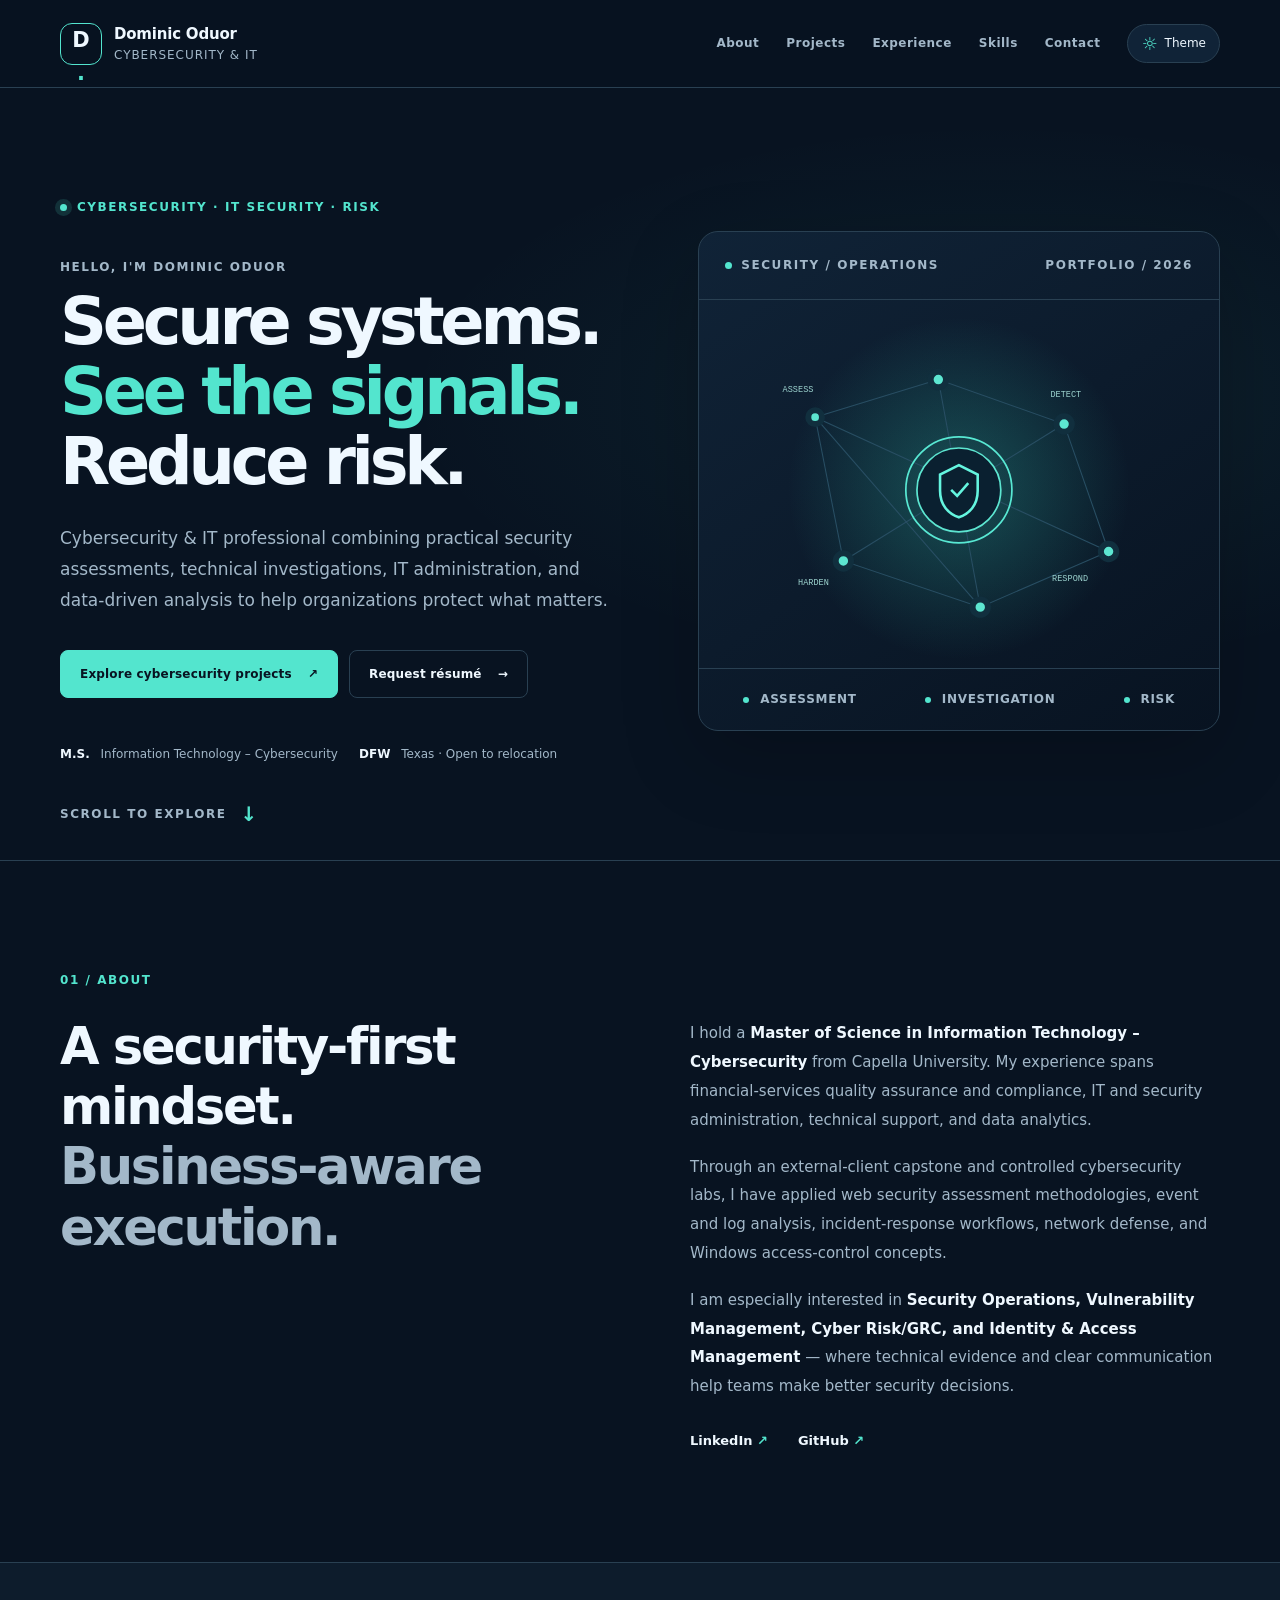
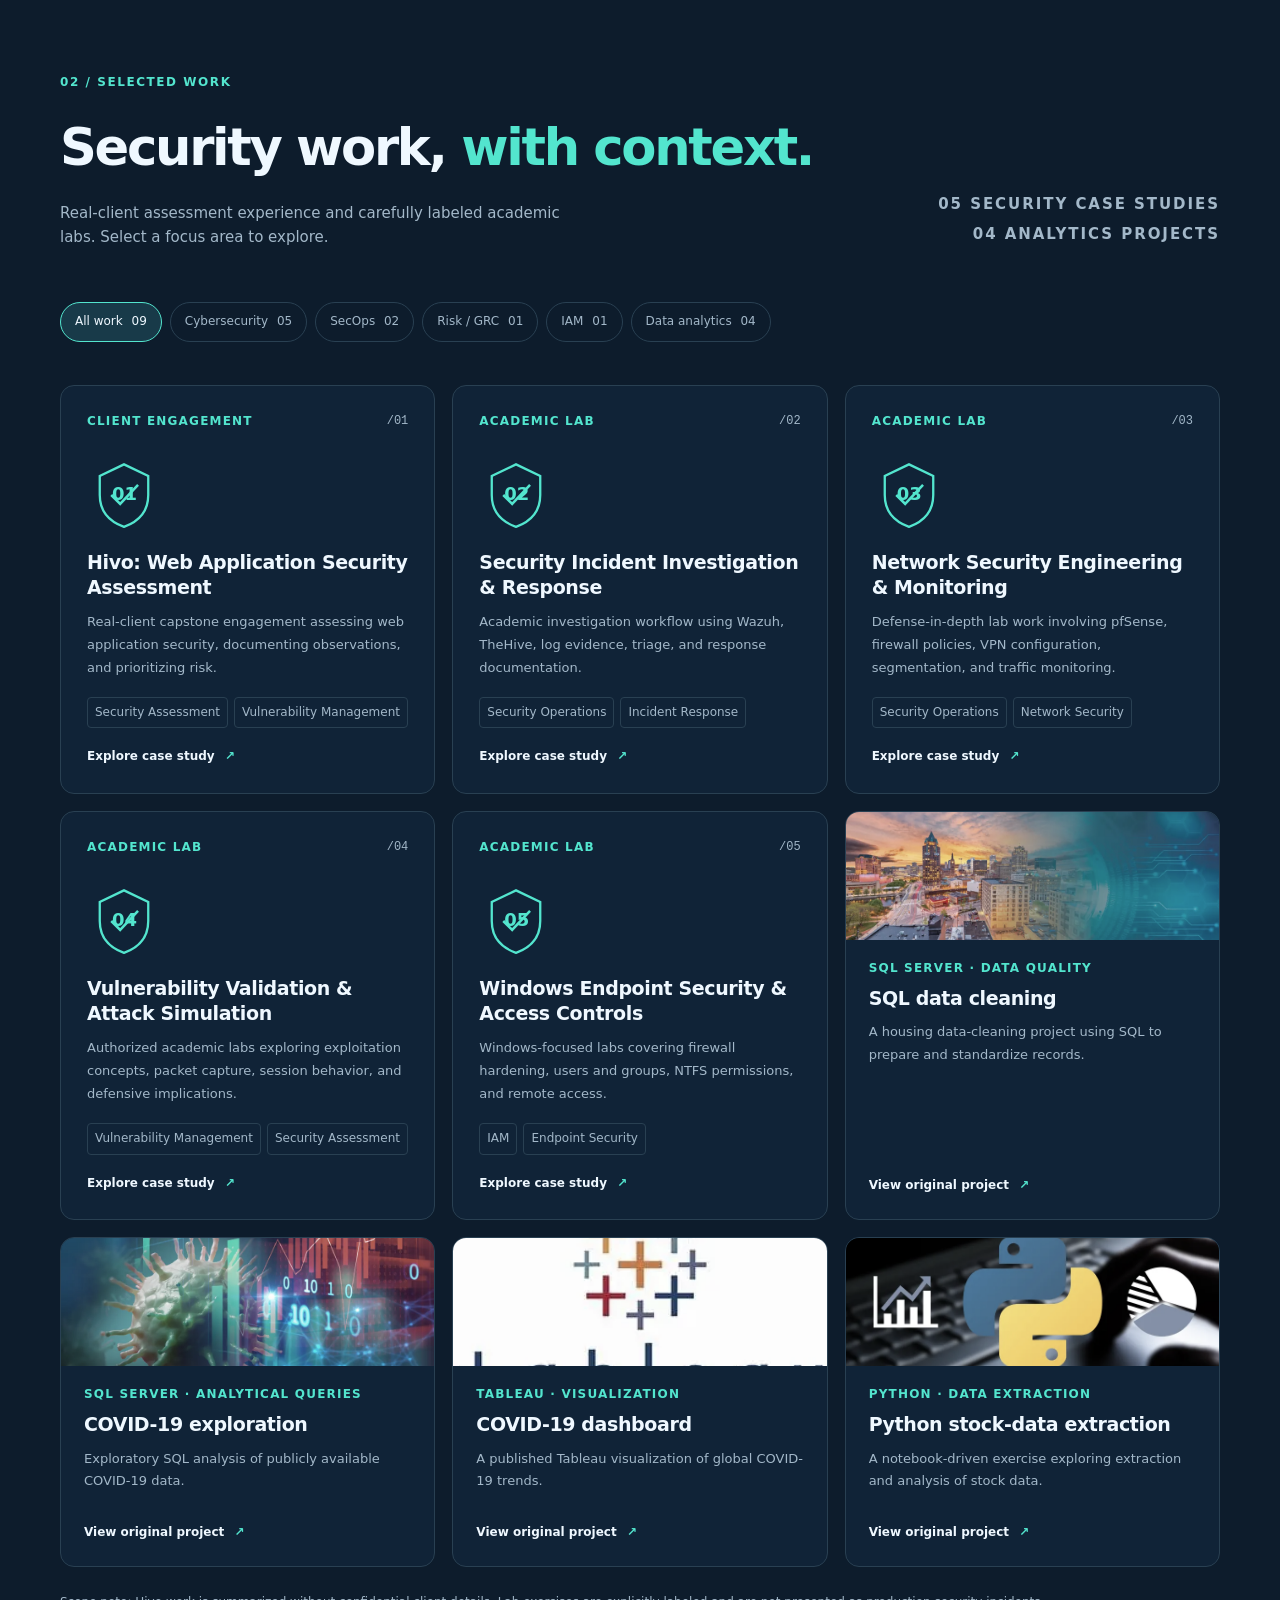
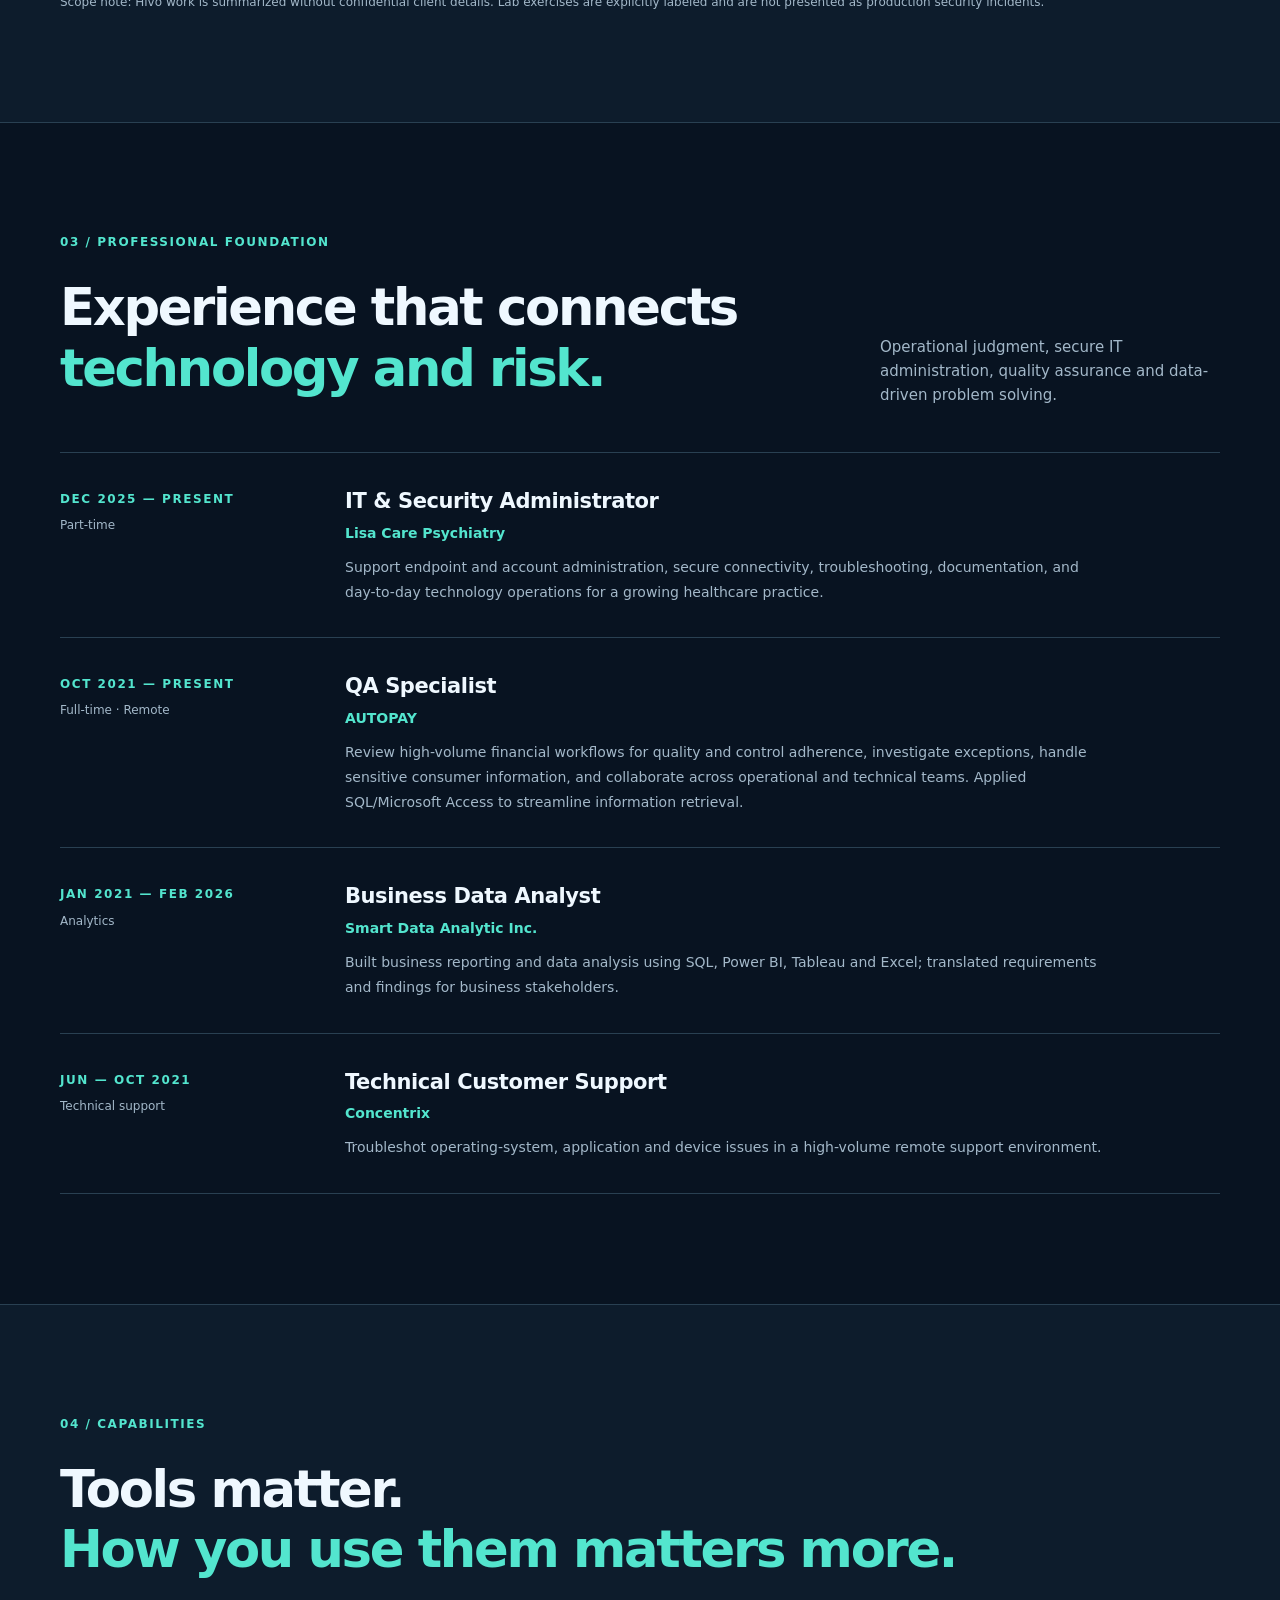
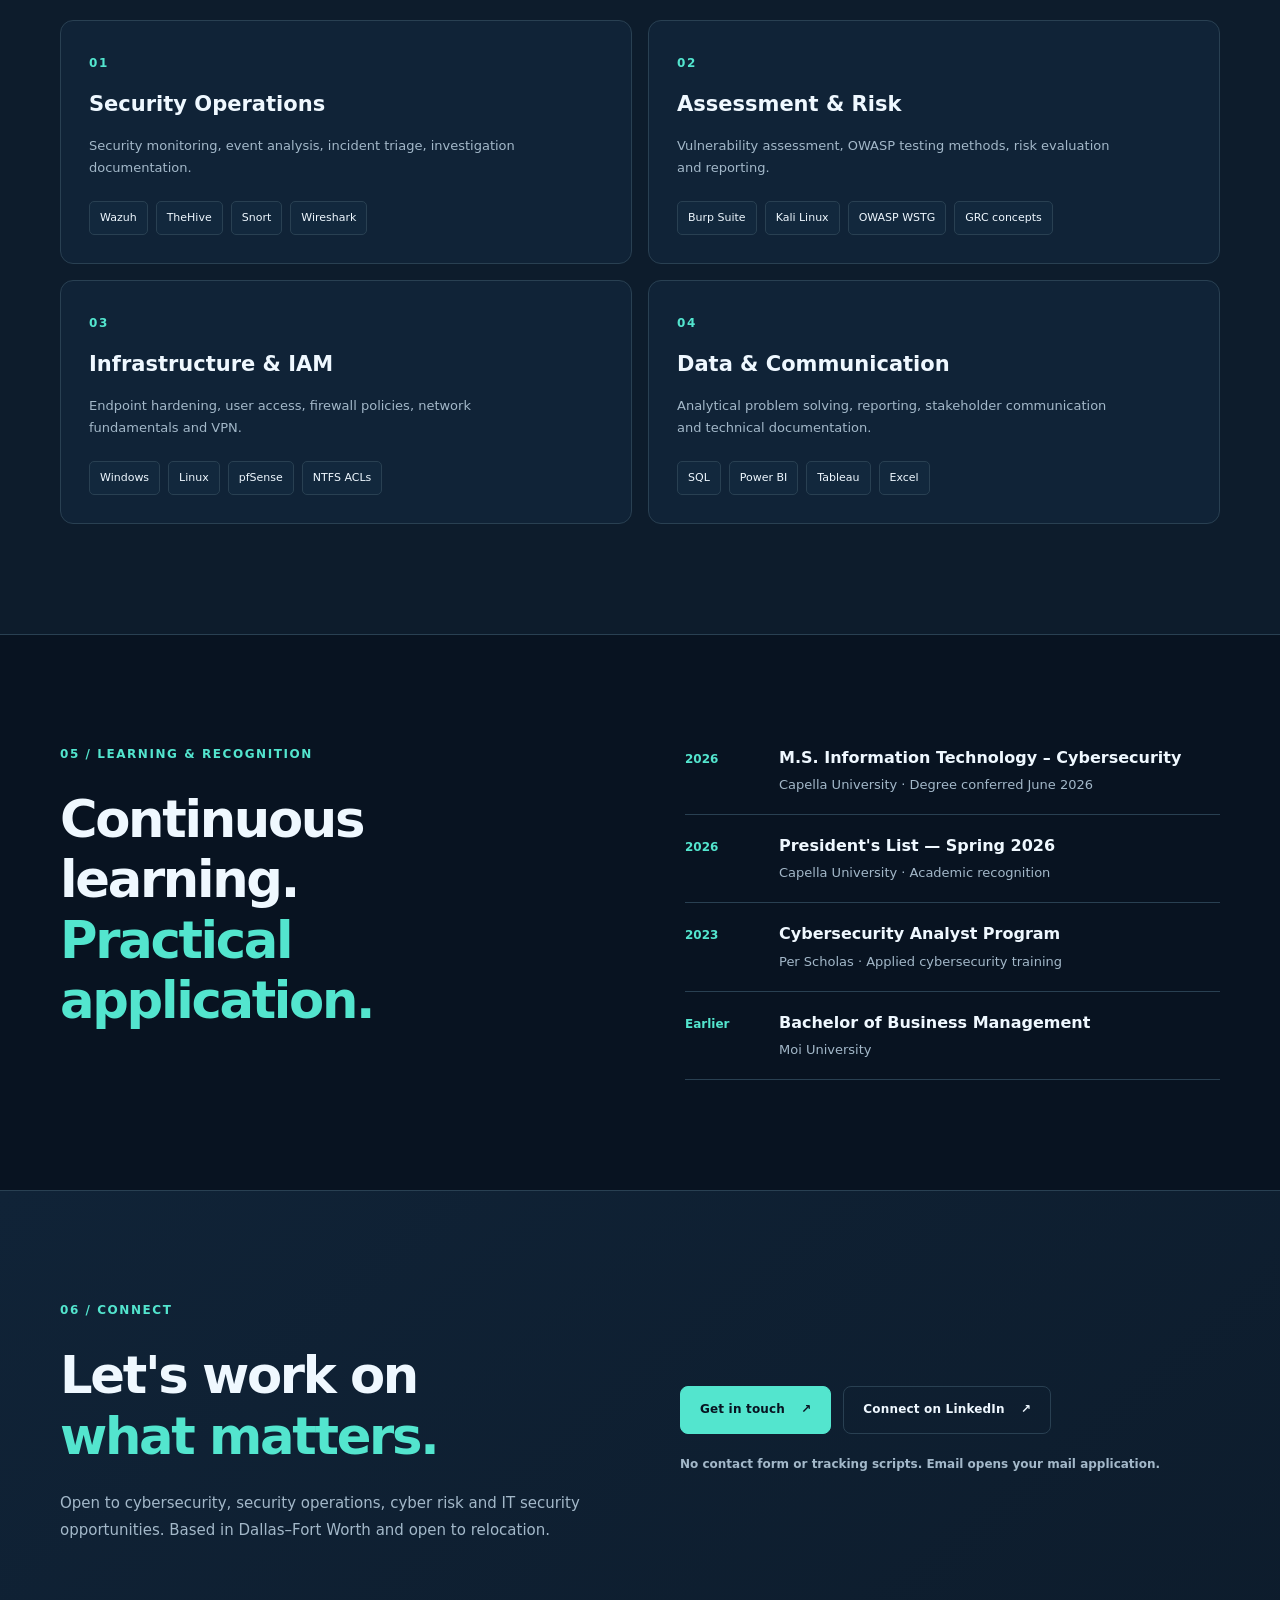
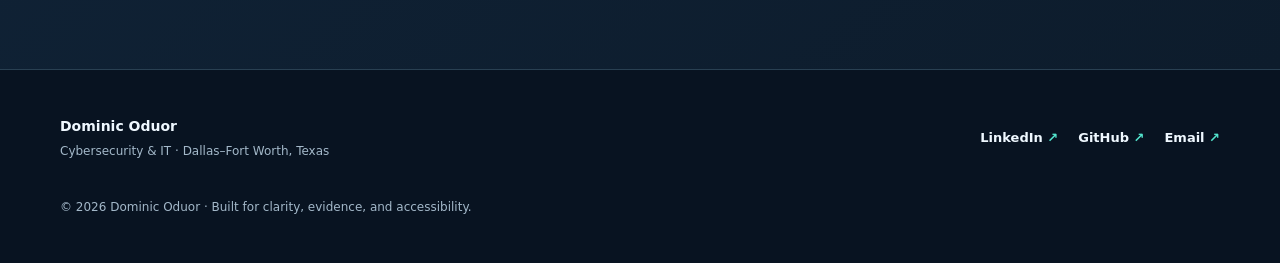
==== commit 89eb3f43: "Improve portfolio accessibility and text contrast Signed-off-by: Dommid <85739345+Dommid@users.norep" ====
--- a/index.html
+++ b/index.html
@@ -1,9 +1,9 @@
-<!doctype html><html lang="en" data-theme="dark"><head><meta charset="utf-8"><meta name="viewport" content="width=device-width, initial-scale=1"><meta name="color-scheme" content="dark light"><meta name="theme-color" content="#091320"><meta name="description" content="Cybersecurity and IT portfolio: security assessments, incident response, network defense, endpoint security, and data-driven risk analysis."><meta property="og:type" content="website"><meta property="og:title" content="Dominic Oduor | Cybersecurity &amp; IT Portfolio"><meta property="og:description" content="Cybersecurity and IT portfolio: security assessments, incident response, network defense, endpoint security, and data-driven risk analysis."><meta property="og:image" content="https://dommid.github.io/DominicOduor.github.io/assets/images/social-preview.svg"><meta property="og:url" content="https://dommid.github.io/DominicOduor.github.io/"><link rel="canonical" href="https://dommid.github.io/DominicOduor.github.io/"><link rel="icon" href="favicon.svg" type="image/svg+xml"><link rel="stylesheet" href="assets/css/styles.css"><title>Dominic Oduor | Cybersecurity &amp; IT Portfolio</title><script>try{document.documentElement.dataset.theme=localStorage.getItem('dominic-theme')||'dark'}catch(e){}</script></head><body><a class="skip-link" href="#main">Skip to content</a><header class="site-header"><div class="nav-wrap container"><a class="brand" href="index.html" aria-label="Dominic Oduor, home"><span class="brand-mark">D<span>.</span></span><span class="brand-text">Dominic Oduor <small>Cybersecurity & IT</small></span></a><button class="mobile-toggle" aria-label="Open navigation" aria-expanded="false" aria-controls="site-nav"><span></span><span></span><span></span></button><nav class="site-nav" id="site-nav" aria-label="Main navigation"><a href="index.html#about">About</a><a href="index.html#projects">Projects</a><a href="index.html#experience">Experience</a><a href="index.html#skills">Skills</a><a href="index.html#contact">Contact</a><button class="theme-toggle" type="button" aria-label="Switch color theme" title="Toggle color theme"><span class="theme-symbol" aria-hidden="true">◐</span><span class="theme-label">Theme</span></button></nav></div></header>
+<!doctype html><html lang="en" data-theme="dark"><head><meta charset="utf-8"><meta name="viewport" content="width=device-width, initial-scale=1"><meta name="color-scheme" content="dark light"><meta name="theme-color" content="#091320"><meta name="description" content="Cybersecurity and IT portfolio: security assessments, incident response, network defense, endpoint security, and data-driven risk analysis."><meta property="og:type" content="website"><meta property="og:title" content="Dominic Oduor | Cybersecurity &amp; IT Portfolio"><meta property="og:description" content="Cybersecurity and IT portfolio: security assessments, incident response, network defense, endpoint security, and data-driven risk analysis."><meta property="og:image" content="https://dommid.github.io/DominicOduor.github.io/assets/images/social-preview.svg"><meta property="og:url" content="https://dommid.github.io/DominicOduor.github.io/"><link rel="canonical" href="https://dommid.github.io/DominicOduor.github.io/"><link rel="icon" href="favicon.svg" type="image/svg+xml"><link rel="stylesheet" href="assets/css/styles.css"><title>Dominic Oduor | Cybersecurity &amp; IT Portfolio</title><script>(function(){try{var t=localStorage.getItem('dominic-theme')||localStorage.getItem('dominic-portfolio-theme')||localStorage.getItem('portfolio-theme')||localStorage.getItem('theme');if(t==='light'||t==='dark')document.documentElement.dataset.theme=t;}catch(e){}})();</script></head><body><a class="skip-link" href="#main">Skip to content</a><header class="site-header"><div class="nav-wrap container"><a class="brand" href="index.html" aria-label="Dominic Oduor, home"><span class="brand-mark">D<span>.</span></span><span class="brand-text">Dominic Oduor <small>Cybersecurity & IT</small></span></a><button class="mobile-toggle" aria-label="Open navigation" aria-expanded="false" aria-controls="site-nav"><span></span><span></span><span></span></button><nav class="site-nav" id="site-nav" aria-label="Main navigation"><a href="index.html#about">About</a><a href="index.html#projects">Projects</a><a href="index.html#experience">Experience</a><a href="index.html#skills">Skills</a><a href="index.html#contact">Contact</a><button class="theme-toggle" type="button" aria-label="Switch color theme" title="Toggle color theme"><span class="theme-symbol" aria-hidden="true">◐</span><span class="theme-label">Theme</span></button></nav></div></header>
 <div class="reading-progress" aria-hidden="true"></div>
 <main id="main">
 <section class="hero" id="home"><div class="container hero-grid"><div class="hero-content"><div class="eyebrow"><span class="status-dot"></span> CYBERSECURITY · IT SECURITY · RISK</div><p class="hero-overline">HELLO, I'M DOMINIC ODUOR</p><h1>Secure systems.<br><em>See the signals.</em><br>Reduce risk.</h1><p class="hero-description">Cybersecurity & IT professional combining practical security assessments, technical investigations, IT administration, and data-driven analysis to help organizations protect what matters.</p><div class="hero-actions"><a class="button button-primary" href="#projects">Explore cybersecurity projects <span aria-hidden="true">↗</span></a><a class="button button-outline" href="mailto:dominicopiyo99@gmail.com?subject=Resume%20request%20-%20Dominic%20Oduor">Request résumé <span aria-hidden="true">→</span></a></div><div class="hero-foot"><span><b>M.S.</b> Information Technology – Cybersecurity</span><span><b>DFW</b> Texas · Open to relocation</span></div></div><div class="hero-visual" aria-label="Abstract security network visualization"><div class="visual-top"><span class="terminal-dot"></span> SECURITY / OPERATIONS <span class="visual-top-right">PORTFOLIO / 2026</span></div><svg class="network-svg" viewBox="0 0 520 450" aria-hidden="true" role="img"><defs><radialGradient id="orb"><stop stop-color="#39e6ca" stop-opacity=".26"/><stop offset="1" stop-color="#39e6ca" stop-opacity="0"/></radialGradient></defs><circle cx="260" cy="220" r="200" fill="url(#orb)"/><g class="mesh" fill="none" stroke="currentColor" stroke-width="1.25"><path d="M92 137 236 93 383 145 435 294 285 359 125 305 92 137 285 359 236 93M125 305 383 145M92 137 435 294M236 93 285 359"/></g><g fill="#5de6d1" stroke="#112f3e" stroke-width="7"><circle cx="92" cy="137" r="8"/><circle cx="236" cy="93" r="9"/><circle cx="383" cy="145" r="9"/><circle cx="435" cy="294" r="9"/><circle cx="285" cy="359" r="9"/><circle cx="125" cy="305" r="9"/></g><circle class="pulse-ring" cx="260" cy="222" r="62" fill="none" stroke="#58e8d3" stroke-width="2"/><circle cx="260" cy="222" r="49" fill="#0a2030" stroke="#5de6d1" stroke-width="2"/><path d="M260 193 282 204v19c0 17-10 27-22 31-12-4-22-14-22-31v-19z" fill="none" stroke="#64f5df" stroke-width="3"/><path d="m251 222 7 7 13-15" fill="none" stroke="#64f5df" stroke-width="3"/><g font-family="monospace" fill="#9cd2ce" font-size="10"><text x="54" y="108">ASSESS</text><text x="367" y="113">DETECT</text><text x="369" y="329">RESPOND</text><text x="72" y="333">HARDEN</text></g></svg><div class="visual-bottom"><span><i></i> ASSESSMENT</span><span><i></i> INVESTIGATION</span><span><i></i> RISK</span></div></div></div><a class="scroll-cue" href="#about">SCROLL TO EXPLORE <span aria-hidden="true">↓</span></a></section>
 <section class="section about-section" id="about"><div class="container two-col"><div><p class="section-label">01 / ABOUT</p><h2>A security-first mindset.<br><span>Business-aware execution.</span></h2></div><div class="prose"><p>I hold a <strong>Master of Science in Information Technology – Cybersecurity</strong> from Capella University. My experience spans financial-services quality assurance and compliance, IT and security administration, technical support, and data analytics.</p><p>Through an external-client capstone and controlled cybersecurity labs, I have applied web security assessment methodologies, event and log analysis, incident-response workflows, network defense, and Windows access-control concepts.</p><p>I am especially interested in <strong>Security Operations, Vulnerability Management, Cyber Risk/GRC, and Identity & Access Management</strong> — where technical evidence and clear communication help teams make better security decisions.</p><div class="inline-links"><a href="https://www.linkedin.com/in/dominic-opiyo" target="_blank" rel="noopener noreferrer">LinkedIn <span aria-hidden="true">↗</span></a><a href="https://github.com/Dommid" target="_blank" rel="noopener noreferrer">GitHub <span aria-hidden="true">↗</span></a></div></div></div></section>
-<section class="section projects-section" id="projects"><div class="container"><div class="section-heading"><div><p class="section-label">02 / SELECTED WORK</p><h2>Security work, <em>with context.</em></h2><p>Real-client assessment experience and carefully labeled academic labs. Select a focus area to explore.</p></div><p class="section-count">05 SECURITY CASE STUDIES<br>04 ANALYTICS PROJECTS</p></div><div class="filter-bar" role="group" aria-label="Filter portfolio projects"><button class="filter-button active" type="button" data-filter="all" aria-pressed="true">All work <span>09</span></button><button class="filter-button" type="button" data-filter="security" aria-pressed="false">Cybersecurity <span>05</span></button><button class="filter-button" type="button" data-filter="operations" aria-pressed="false">SecOps <span>02</span></button><button class="filter-button" type="button" data-filter="risk" aria-pressed="false">Risk / GRC <span>01</span></button><button class="filter-button" type="button" data-filter="identity" aria-pressed="false">IAM <span>01</span></button><button class="filter-button" type="button" data-filter="analytics" aria-pressed="false">Data analytics <span>04</span></button></div><div class="project-grid"><article class="project-card" data-categories="security risk" data-name="hivo: web application security assessment"><div class="card-top"><span class="card-kicker">Client engagement</span><span class="card-num">/01</span></div><div class="card-icon" aria-hidden="true"><span>01</span><svg viewBox="0 0 58 58" fill="none"><path d="M29 5 48 14v15c0 13-8 21-19 25C18 50 10 42 10 29V14Z" stroke="currentColor" stroke-width="1.8"/><path d="m19 29 7 7 14-15" stroke="currentColor" stroke-width="2"/></svg></div><h3><a href="projects/hivo.html">Hivo: Web Application Security Assessment</a></h3><p>Real-client capstone engagement assessing web application security, documenting observations, and prioritizing risk.</p><div class="card-tags"><span class="tag">Security Assessment</span> <span class="tag">Vulnerability Management</span></div><a class="text-link" href="projects/hivo.html" aria-label="Read Hivo: Web Application Security Assessment case study">Explore case study <span aria-hidden="true">↗</span></a></article><article class="project-card" data-categories="security operations" data-name="security incident investigation &amp; response"><div class="card-top"><span class="card-kicker">Academic lab</span><span class="card-num">/02</span></div><div class="card-icon" aria-hidden="true"><span>02</span><svg viewBox="0 0 58 58" fill="none"><path d="M29 5 48 14v15c0 13-8 21-19 25C18 50 10 42 10 29V14Z" stroke="currentColor" stroke-width="1.8"/><path d="m19 29 7 7 14-15" stroke="currentColor" stroke-width="2"/></svg></div><h3><a href="projects/incident-response.html">Security Incident Investigation &amp; Response</a></h3><p>Academic investigation workflow using Wazuh, TheHive, log evidence, triage, and response documentation.</p><div class="card-tags"><span class="tag">Security Operations</span> <span class="tag">Incident Response</span></div><a class="text-link" href="projects/incident-response.html" aria-label="Read Security Incident Investigation &amp; Response case study">Explore case study <span aria-hidden="true">↗</span></a></article><article class="project-card" data-categories="security operations" data-name="network security engineering &amp; monitoring"><div class="card-top"><span class="card-kicker">Academic lab</span><span class="card-num">/03</span></div><div class="card-icon" aria-hidden="true"><span>03</span><svg viewBox="0 0 58 58" fill="none"><path d="M29 5 48 14v15c0 13-8 21-19 25C18 50 10 42 10 29V14Z" stroke="currentColor" stroke-width="1.8"/><path d="m19 29 7 7 14-15" stroke="currentColor" stroke-width="2"/></svg></div><h3><a href="projects/network-defense.html">Network Security Engineering &amp; Monitoring</a></h3><p>Defense-in-depth lab work involving pfSense, firewall policies, VPN configuration, segmentation, and traffic monitoring.</p><div class="card-tags"><span class="tag">Security Operations</span> <span class="tag">Network Security</span></div><a class="text-link" href="projects/network-defense.html" aria-label="Read Network Security Engineering &amp; Monitoring case study">Explore case study <span aria-hidden="true">↗</span></a></article><article class="project-card" data-categories="security" data-name="vulnerability validation &amp; attack simulation"><div class="card-top"><span class="card-kicker">Academic lab</span><span class="card-num">/04</span></div><div class="card-icon" aria-hidden="true"><span>04</span><svg viewBox="0 0 58 58" fill="none"><path d="M29 5 48 14v15c0 13-8 21-19 25C18 50 10 42 10 29V14Z" stroke="currentColor" stroke-width="1.8"/><path d="m19 29 7 7 14-15" stroke="currentColor" stroke-width="2"/></svg></div><h3><a href="projects/attack-simulation.html">Vulnerability Validation &amp; Attack Simulation</a></h3><p>Authorized academic labs exploring exploitation concepts, packet capture, session behavior, and defensive implications.</p><div class="card-tags"><span class="tag">Vulnerability Management</span> <span class="tag">Security Assessment</span></div><a class="text-link" href="projects/attack-simulation.html" aria-label="Read Vulnerability Validation &amp; Attack Simulation case study">Explore case study <span aria-hidden="true">↗</span></a></article><article class="project-card" data-categories="security identity" data-name="windows endpoint security &amp; access controls"><div class="card-top"><span class="card-kicker">Academic lab</span><span class="card-num">/05</span></div><div class="card-icon" aria-hidden="true"><span>05</span><svg viewBox="0 0 58 58" fill="none"><path d="M29 5 48 14v15c0 13-8 21-19 25C18 50 10 42 10 29V14Z" stroke="currentColor" stroke-width="1.8"/><path d="m19 29 7 7 14-15" stroke="currentColor" stroke-width="2"/></svg></div><h3><a href="projects/endpoint-security.html">Windows Endpoint Security &amp; Access Controls</a></h3><p>Windows-focused labs covering firewall hardening, users and groups, NTFS permissions, and remote access.</p><div class="card-tags"><span class="tag">IAM</span> <span class="tag">Endpoint Security</span></div><a class="text-link" href="projects/endpoint-security.html" aria-label="Read Windows Endpoint Security &amp; Access Controls case study">Explore case study <span aria-hidden="true">↗</span></a></article><article class="analytics-card project-card" data-categories="analytics" data-name="sql data cleaning"><img src="assets/images/analytics-sql.webp" alt="Project illustration for SQL data cleaning" width="640" height="420" loading="lazy"><div class="analytics-body"><span class="card-kicker">SQL Server · Data quality</span><h3>SQL data cleaning</h3><p>A housing data-cleaning project using SQL to prepare and standardize records.</p><a class="text-link" href="https://github.com/Dommid/PortfolioProjects/blob/main/Data%20Cleaning%20Portfolio%20Project%20Queries.sql" target="_blank" rel="noopener noreferrer">View original project <span aria-hidden="true">↗</span></a></div></article><article class="analytics-card project-card" data-categories="analytics" data-name="covid-19 exploration"><img src="assets/images/analytics-covid.webp" alt="Project illustration for COVID-19 exploration" width="640" height="420" loading="lazy"><div class="analytics-body"><span class="card-kicker">SQL Server · Analytical queries</span><h3>COVID-19 exploration</h3><p>Exploratory SQL analysis of publicly available COVID-19 data.</p><a class="text-link" href="https://github.com/Dommid/PortfolioProjects/blob/main/COVID%20Project%20-%20Data%20Exploration.sql" target="_blank" rel="noopener noreferrer">View original project <span aria-hidden="true">↗</span></a></div></article><article class="analytics-card project-card" data-categories="analytics" data-name="covid-19 dashboard"><img src="assets/images/analytics-tableau.webp" alt="Project illustration for COVID-19 dashboard" width="640" height="420" loading="lazy"><div class="analytics-body"><span class="card-kicker">Tableau · Visualization</span><h3>COVID-19 dashboard</h3><p>A published Tableau visualization of global COVID-19 trends.</p><a class="text-link" href="https://public.tableau.com/app/profile/dominic.oduor/viz/COVIDGLOBALNUMDERSDASHBOARD/CovidGlobalNumbers?publish=yes" target="_blank" rel="noopener noreferrer">View original project <span aria-hidden="true">↗</span></a></div></article><article class="analytics-card project-card" data-categories="analytics" data-name="python stock-data extraction"><img src="assets/images/analytics-stocks.webp" alt="Project illustration for Python stock-data extraction" width="640" height="420" loading="lazy"><div class="analytics-body"><span class="card-kicker">Python · Data extraction</span><h3>Python stock-data extraction</h3><p>A notebook-driven exercise exploring extraction and analysis of stock data.</p><a class="text-link" href="https://github.com/Dommid/Stock-Data/blob/main/Extracting%20stock%20data%20using%20python.ipynb" target="_blank" rel="noopener noreferrer">View original project <span aria-hidden="true">↗</span></a></div></article></div><p class="empty-state" hidden>No projects found for this focus area.</p><p class="project-disclaimer">Scope note: Hivo work is summarized without confidential client details. Lab exercises are explicitly labeled and are not presented as production security incidents.</p></div></section>
+<section class="section projects-section" id="projects"><div class="container"><div class="section-heading"><div><p class="section-label">02 / SELECTED WORK</p><h2>Security work, <em>with context.</em></h2><p>Real-client assessment experience and carefully labeled academic labs. Select a focus area to explore.</p></div><p class="section-count">05 SECURITY CASE STUDIES<br>04 ANALYTICS PROJECTS</p></div><div class="filter-bar" role="group" aria-label="Filter portfolio projects"><button class="filter-button active" type="button" data-filter="all" aria-pressed="true">All work <span>09</span></button><button class="filter-button" type="button" data-filter="security" aria-pressed="false">Cybersecurity <span>05</span></button><button class="filter-button" type="button" data-filter="operations" aria-pressed="false">SecOps <span>02</span></button><button class="filter-button" type="button" data-filter="risk" aria-pressed="false">Risk / GRC <span>01</span></button><button class="filter-button" type="button" data-filter="identity" aria-pressed="false">IAM <span>01</span></button><button class="filter-button" type="button" data-filter="analytics" aria-pressed="false">Data analytics <span>04</span></button></div><div class="project-grid"><article class="project-card" data-categories="security risk" data-name="hivo: web application security assessment"><div class="card-top"><span class="card-kicker">Client engagement</span><span class="card-num">/01</span></div><div class="card-icon" aria-hidden="true"><span>01</span><svg viewBox="0 0 58 58" fill="none"><path d="M29 5 48 14v15c0 13-8 21-19 25C18 50 10 42 10 29V14Z" stroke="currentColor" stroke-width="1.8"/><path d="m19 29 7 7 14-15" stroke="currentColor" stroke-width="2"/></svg></div><h3>Hivo: Web Application Security Assessment</h3><p>Real-client capstone engagement assessing web application security, documenting observations, and prioritizing risk.</p><div class="card-tags"><span class="tag">Security Assessment</span> <span class="tag">Vulnerability Management</span></div><a class="text-link" href="projects/hivo.html" aria-label="Read Hivo: Web Application Security Assessment case study">Explore case study <span aria-hidden="true">↗</span></a></article><article class="project-card" data-categories="security operations" data-name="security incident investigation &amp; response"><div class="card-top"><span class="card-kicker">Academic lab</span><span class="card-num">/02</span></div><div class="card-icon" aria-hidden="true"><span>02</span><svg viewBox="0 0 58 58" fill="none"><path d="M29 5 48 14v15c0 13-8 21-19 25C18 50 10 42 10 29V14Z" stroke="currentColor" stroke-width="1.8"/><path d="m19 29 7 7 14-15" stroke="currentColor" stroke-width="2"/></svg></div><h3>Security Incident Investigation &amp; Response</h3><p>Academic investigation workflow using Wazuh, TheHive, log evidence, triage, and response documentation.</p><div class="card-tags"><span class="tag">Security Operations</span> <span class="tag">Incident Response</span></div><a class="text-link" href="projects/incident-response.html" aria-label="Read Security Incident Investigation &amp; Response case study">Explore case study <span aria-hidden="true">↗</span></a></article><article class="project-card" data-categories="security operations" data-name="network security engineering &amp; monitoring"><div class="card-top"><span class="card-kicker">Academic lab</span><span class="card-num">/03</span></div><div class="card-icon" aria-hidden="true"><span>03</span><svg viewBox="0 0 58 58" fill="none"><path d="M29 5 48 14v15c0 13-8 21-19 25C18 50 10 42 10 29V14Z" stroke="currentColor" stroke-width="1.8"/><path d="m19 29 7 7 14-15" stroke="currentColor" stroke-width="2"/></svg></div><h3>Network Security Engineering &amp; Monitoring</h3><p>Defense-in-depth lab work involving pfSense, firewall policies, VPN configuration, segmentation, and traffic monitoring.</p><div class="card-tags"><span class="tag">Security Operations</span> <span class="tag">Network Security</span></div><a class="text-link" href="projects/network-defense.html" aria-label="Read Network Security Engineering &amp; Monitoring case study">Explore case study <span aria-hidden="true">↗</span></a></article><article class="project-card" data-categories="security" data-name="vulnerability validation &amp; attack simulation"><div class="card-top"><span class="card-kicker">Academic lab</span><span class="card-num">/04</span></div><div class="card-icon" aria-hidden="true"><span>04</span><svg viewBox="0 0 58 58" fill="none"><path d="M29 5 48 14v15c0 13-8 21-19 25C18 50 10 42 10 29V14Z" stroke="currentColor" stroke-width="1.8"/><path d="m19 29 7 7 14-15" stroke="currentColor" stroke-width="2"/></svg></div><h3>Vulnerability Validation &amp; Attack Simulation</h3><p>Authorized academic labs exploring exploitation concepts, packet capture, session behavior, and defensive implications.</p><div class="card-tags"><span class="tag">Vulnerability Management</span> <span class="tag">Security Assessment</span></div><a class="text-link" href="projects/attack-simulation.html" aria-label="Read Vulnerability Validation &amp; Attack Simulation case study">Explore case study <span aria-hidden="true">↗</span></a></article><article class="project-card" data-categories="security identity" data-name="windows endpoint security &amp; access controls"><div class="card-top"><span class="card-kicker">Academic lab</span><span class="card-num">/05</span></div><div class="card-icon" aria-hidden="true"><span>05</span><svg viewBox="0 0 58 58" fill="none"><path d="M29 5 48 14v15c0 13-8 21-19 25C18 50 10 42 10 29V14Z" stroke="currentColor" stroke-width="1.8"/><path d="m19 29 7 7 14-15" stroke="currentColor" stroke-width="2"/></svg></div><h3>Windows Endpoint Security &amp; Access Controls</h3><p>Windows-focused labs covering firewall hardening, users and groups, NTFS permissions, and remote access.</p><div class="card-tags"><span class="tag">IAM</span> <span class="tag">Endpoint Security</span></div><a class="text-link" href="projects/endpoint-security.html" aria-label="Read Windows Endpoint Security &amp; Access Controls case study">Explore case study <span aria-hidden="true">↗</span></a></article><article class="analytics-card project-card" data-categories="analytics" data-name="sql data cleaning"><img src="assets/images/analytics-sql.webp" alt="Project illustration for SQL data cleaning" width="640" height="420" loading="lazy"><div class="analytics-body"><span class="card-kicker">SQL Server · Data quality</span><h3>SQL data cleaning</h3><p>A housing data-cleaning project using SQL to prepare and standardize records.</p><a class="text-link" href="https://github.com/Dommid/PortfolioProjects/blob/main/Data%20Cleaning%20Portfolio%20Project%20Queries.sql" target="_blank" rel="noopener noreferrer">View original project <span aria-hidden="true">↗</span></a></div></article><article class="analytics-card project-card" data-categories="analytics" data-name="covid-19 exploration"><img src="assets/images/analytics-covid.webp" alt="Project illustration for COVID-19 exploration" width="640" height="420" loading="lazy"><div class="analytics-body"><span class="card-kicker">SQL Server · Analytical queries</span><h3>COVID-19 exploration</h3><p>Exploratory SQL analysis of publicly available COVID-19 data.</p><a class="text-link" href="https://github.com/Dommid/PortfolioProjects/blob/main/COVID%20Project%20-%20Data%20Exploration.sql" target="_blank" rel="noopener noreferrer">View original project <span aria-hidden="true">↗</span></a></div></article><article class="analytics-card project-card" data-categories="analytics" data-name="covid-19 dashboard"><img src="assets/images/analytics-tableau.webp" alt="Project illustration for COVID-19 dashboard" width="640" height="420" loading="lazy"><div class="analytics-body"><span class="card-kicker">Tableau · Visualization</span><h3>COVID-19 dashboard</h3><p>A published Tableau visualization of global COVID-19 trends.</p><a class="text-link" href="https://public.tableau.com/app/profile/dominic.oduor/viz/COVIDGLOBALNUMDERSDASHBOARD/CovidGlobalNumbers?publish=yes" target="_blank" rel="noopener noreferrer">View original project <span aria-hidden="true">↗</span></a></div></article><article class="analytics-card project-card" data-categories="analytics" data-name="python stock-data extraction"><img src="assets/images/analytics-stocks.webp" alt="Project illustration for Python stock-data extraction" width="640" height="420" loading="lazy"><div class="analytics-body"><span class="card-kicker">Python · Data extraction</span><h3>Python stock-data extraction</h3><p>A notebook-driven exercise exploring extraction and analysis of stock data.</p><a class="text-link" href="https://github.com/Dommid/Stock-Data/blob/main/Extracting%20stock%20data%20using%20python.ipynb" target="_blank" rel="noopener noreferrer">View original project <span aria-hidden="true">↗</span></a></div></article></div><p class="empty-state" hidden>No projects found for this focus area.</p><p class="project-disclaimer">Scope note: Hivo work is summarized without confidential client details. Lab exercises are explicitly labeled and are not presented as production security incidents.</p></div></section>
 <section class="section experience-section" id="experience"><div class="container"><p class="section-label">03 / PROFESSIONAL FOUNDATION</p><div class="section-heading slim"><h2>Experience that connects<br><em>technology and risk.</em></h2><p>Operational judgment, secure IT administration, quality assurance and data-driven problem solving.</p></div><div class="timeline"><div class="timeline-item"><div class="timeline-meta"><span>DEC 2025 — PRESENT</span><small>Part-time</small></div><div><h3>IT & Security Administrator</h3><p class="organization">Lisa Care Psychiatry</p><p>Support endpoint and account administration, secure connectivity, troubleshooting, documentation, and day-to-day technology operations for a growing healthcare practice.</p></div></div><div class="timeline-item"><div class="timeline-meta"><span>OCT 2021 — PRESENT</span><small>Full-time · Remote</small></div><div><h3>QA Specialist</h3><p class="organization">AUTOPAY</p><p>Review high-volume financial workflows for quality and control adherence, investigate exceptions, handle sensitive consumer information, and collaborate across operational and technical teams. Applied SQL/Microsoft Access to streamline information retrieval.</p></div></div><div class="timeline-item"><div class="timeline-meta"><span>JAN 2021 — FEB 2026</span><small>Analytics</small></div><div><h3>Business Data Analyst</h3><p class="organization">Smart Data Analytic Inc.</p><p>Built business reporting and data analysis using SQL, Power BI, Tableau and Excel; translated requirements and findings for business stakeholders.</p></div></div><div class="timeline-item"><div class="timeline-meta"><span>JUN — OCT 2021</span><small>Technical support</small></div><div><h3>Technical Customer Support</h3><p class="organization">Concentrix</p><p>Troubleshot operating-system, application and device issues in a high-volume remote support environment.</p></div></div></div></div></section>
 <section class="section skills-section" id="skills"><div class="container"><p class="section-label">04 / CAPABILITIES</p><h2>Tools matter.<br><em>How you use them matters more.</em></h2><div class="skill-grid"><div class="skill-panel"><span class="skill-index">01</span><h3>Security Operations</h3><p>Security monitoring, event analysis, incident triage, investigation documentation.</p><div class="pill-row"><span>Wazuh</span><span>TheHive</span><span>Snort</span><span>Wireshark</span></div></div><div class="skill-panel"><span class="skill-index">02</span><h3>Assessment & Risk</h3><p>Vulnerability assessment, OWASP testing methods, risk evaluation and reporting.</p><div class="pill-row"><span>Burp Suite</span><span>Kali Linux</span><span>OWASP WSTG</span><span>GRC concepts</span></div></div><div class="skill-panel"><span class="skill-index">03</span><h3>Infrastructure & IAM</h3><p>Endpoint hardening, user access, firewall policies, network fundamentals and VPN.</p><div class="pill-row"><span>Windows</span><span>Linux</span><span>pfSense</span><span>NTFS ACLs</span></div></div><div class="skill-panel"><span class="skill-index">04</span><h3>Data & Communication</h3><p>Analytical problem solving, reporting, stakeholder communication and technical documentation.</p><div class="pill-row"><span>SQL</span><span>Power BI</span><span>Tableau</span><span>Excel</span></div></div></div></div></section>
 <section class="section credentials-section" id="credentials"><div class="container credentials-grid"><div><p class="section-label">05 / LEARNING & RECOGNITION</p><h2>Continuous learning.<br><em>Practical application.</em></h2></div><div class="credential-list"><div><span>2026</span><div><h3>M.S. Information Technology – Cybersecurity</h3><p>Capella University · Degree conferred June 2026</p></div></div><div><span>2026</span><div><h3>President's List — Spring 2026</h3><p>Capella University · Academic recognition</p></div></div><div><span>2023</span><div><h3>Cybersecurity Analyst Program</h3><p>Per Scholas · Applied cybersecurity training</p></div></div><div><span>Earlier</span><div><h3>Bachelor of Business Management</h3><p>Moi University</p></div></div></div></div></section>
--- a/assets/css/styles.css
+++ b/assets/css/styles.css
@@ -9,3 +9,18 @@
 @media(max-width:820px){.container{width:min(100% - 40px,1160px)}.site-header{height:75px}.mobile-toggle{display:flex;flex-direction:column;gap:5px;background:none;border:0;padding:10px;cursor:pointer}.mobile-toggle span{width:23px;height:2px;background:var(--text)}.site-nav{display:none;position:absolute;top:75px;left:0;right:0;background:var(--bg);border-bottom:1px solid var(--line);flex-direction:column;align-items:stretch;padding:20px;gap:0;box-shadow:var(--shadow)}.site-nav.open{display:flex}.site-nav a{padding:11px;font-size:14px}.theme-toggle{margin-top:12px;width:max-content}.hero{padding:76px 0 65px}.hero-grid,.two-col,.credentials-grid,.contact-grid{grid-template-columns:1fr;gap:36px}.hero-visual{min-height:400px;max-width:680px}.hero h1{font-size:clamp(48px,8vw,76px)}.scroll-cue{display:none}.section{padding:75px 0}.prose{padding-top:0}.project-grid{grid-template-columns:repeat(2,minmax(0,1fr))}.section-heading{align-items:start}.section-count{display:none}.timeline-item{grid-template-columns:180px 1fr;gap:25px}.credentials-grid{gap:30px}.contact-grid{gap:20px}.case-layout{grid-template-columns:1fr}.case-sidebar{position:static;border-bottom:1px solid var(--line);padding-bottom:22px}.case-sidebar dl{display:grid;grid-template-columns:repeat(3,1fr);gap:14px}.case-sidebar dt{margin-top:0}.case-sidebar dd{margin:0}.case-section{padding:55px 0}}
 @media(max-width:580px){.container{width:calc(100% - 34px)}.brand-text{font-size:13px}.brand-mark{width:38px;height:38px}.hero{padding-top:54px}.hero h1{font-size:clamp(42px,12vw,62px)}.hero-description{font-size:15px}.hero-actions{align-items:stretch}.hero-actions .button{width:100%}.hero-foot{margin-top:28px;gap:10px;flex-direction:column}.hero-visual{min-height:345px}.network-svg{height:255px}.visual-top{padding:16px;font-size:9px}.visual-top-right{font-size:8px}.visual-bottom{padding:14px 8px;font-size:8px;flex-wrap:wrap}.section h2{font-size:37px}.project-grid,.skill-grid{grid-template-columns:1fr}.project-card{min-height:290px}.analytics-card img{height:150px}.timeline-item{grid-template-columns:1fr;gap:10px}.section-heading{display:block}.contact-actions{flex-direction:column;align-items:stretch}.contact-actions .button{width:100%}.footer-inner{display:block}.footer-links{margin-top:20px}.case-back{margin-bottom:45px;font-size:9px}.case-hero h1{font-size:clamp(37px,11vw,54px)}.case-intro{font-size:15px}.case-sidebar dl{grid-template-columns:1fr}.case-block h2{font-size:29px}}
 @media(prefers-reduced-motion:reduce){html{scroll-behavior:auto}*,*::before,*::after{animation-duration:.01ms!important;animation-iteration-count:1!important;transition-duration:.01ms!important;scroll-behavior:auto!important}}
+
+/* Phase 4 accessibility polish (2026-11): keep existing palette/layout.
+   WAVE flagged five faded category counters and very small supporting labels. */
+.filter-button span { opacity: 1; color: inherit; }
+/* Raise microcopy to a more readable size without enlarging headings/cards. */
+.brand-text small, .card-kicker, .card-num, .tag,
+.visual-top-right, .visual-bottom, .contact-caption,
+.timeline-meta small, .credential-list > div > span,
+.eyebrow, .section-label, .hero-overline, .section-count,
+.timeline-meta, .skill-index, .scroll-cue, .visual-top,
+.case-back, .case-labels span { font-size: 12px; }
+/* Restore a practical small-screen floor where earlier mobile rules used 8-9px. */
+@media (max-width: 580px) {
+ .visual-top, .visual-top-right, .visual-bottom, .case-back { font-size: 12px; }
+}
